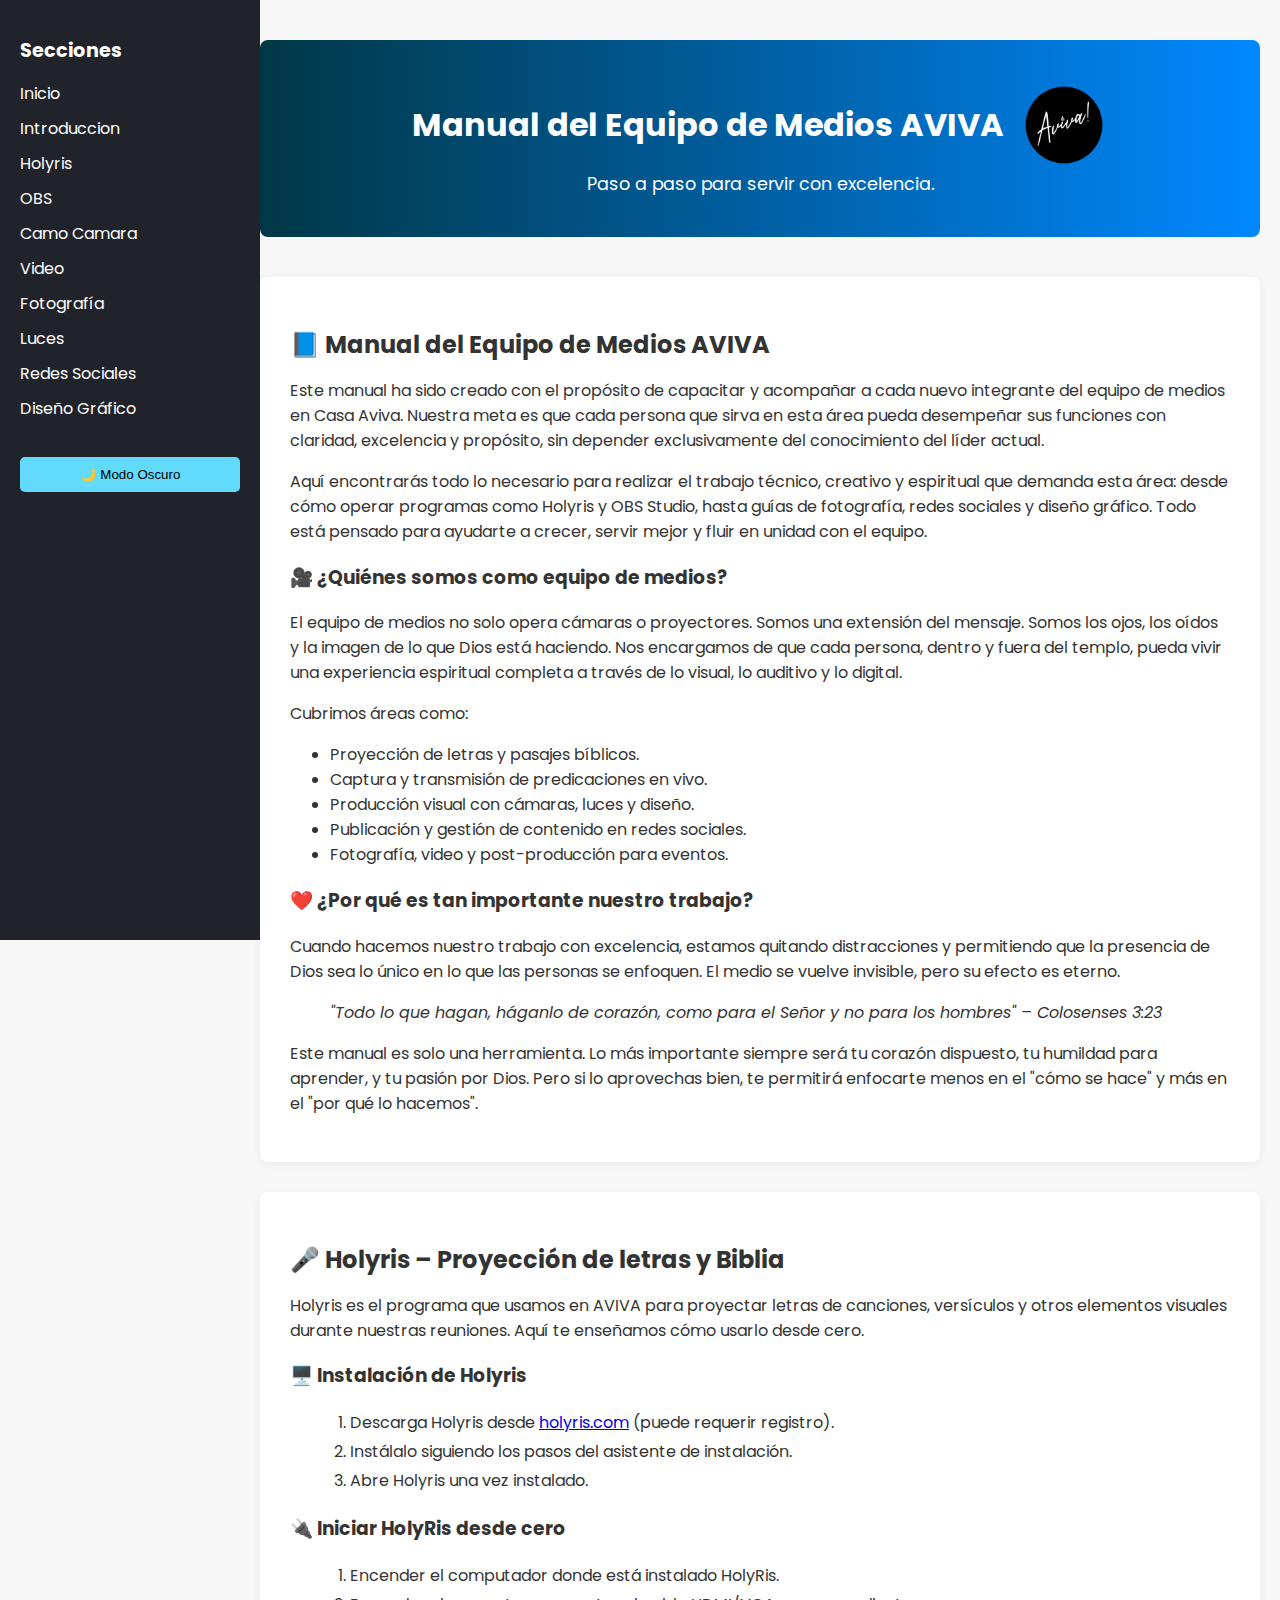
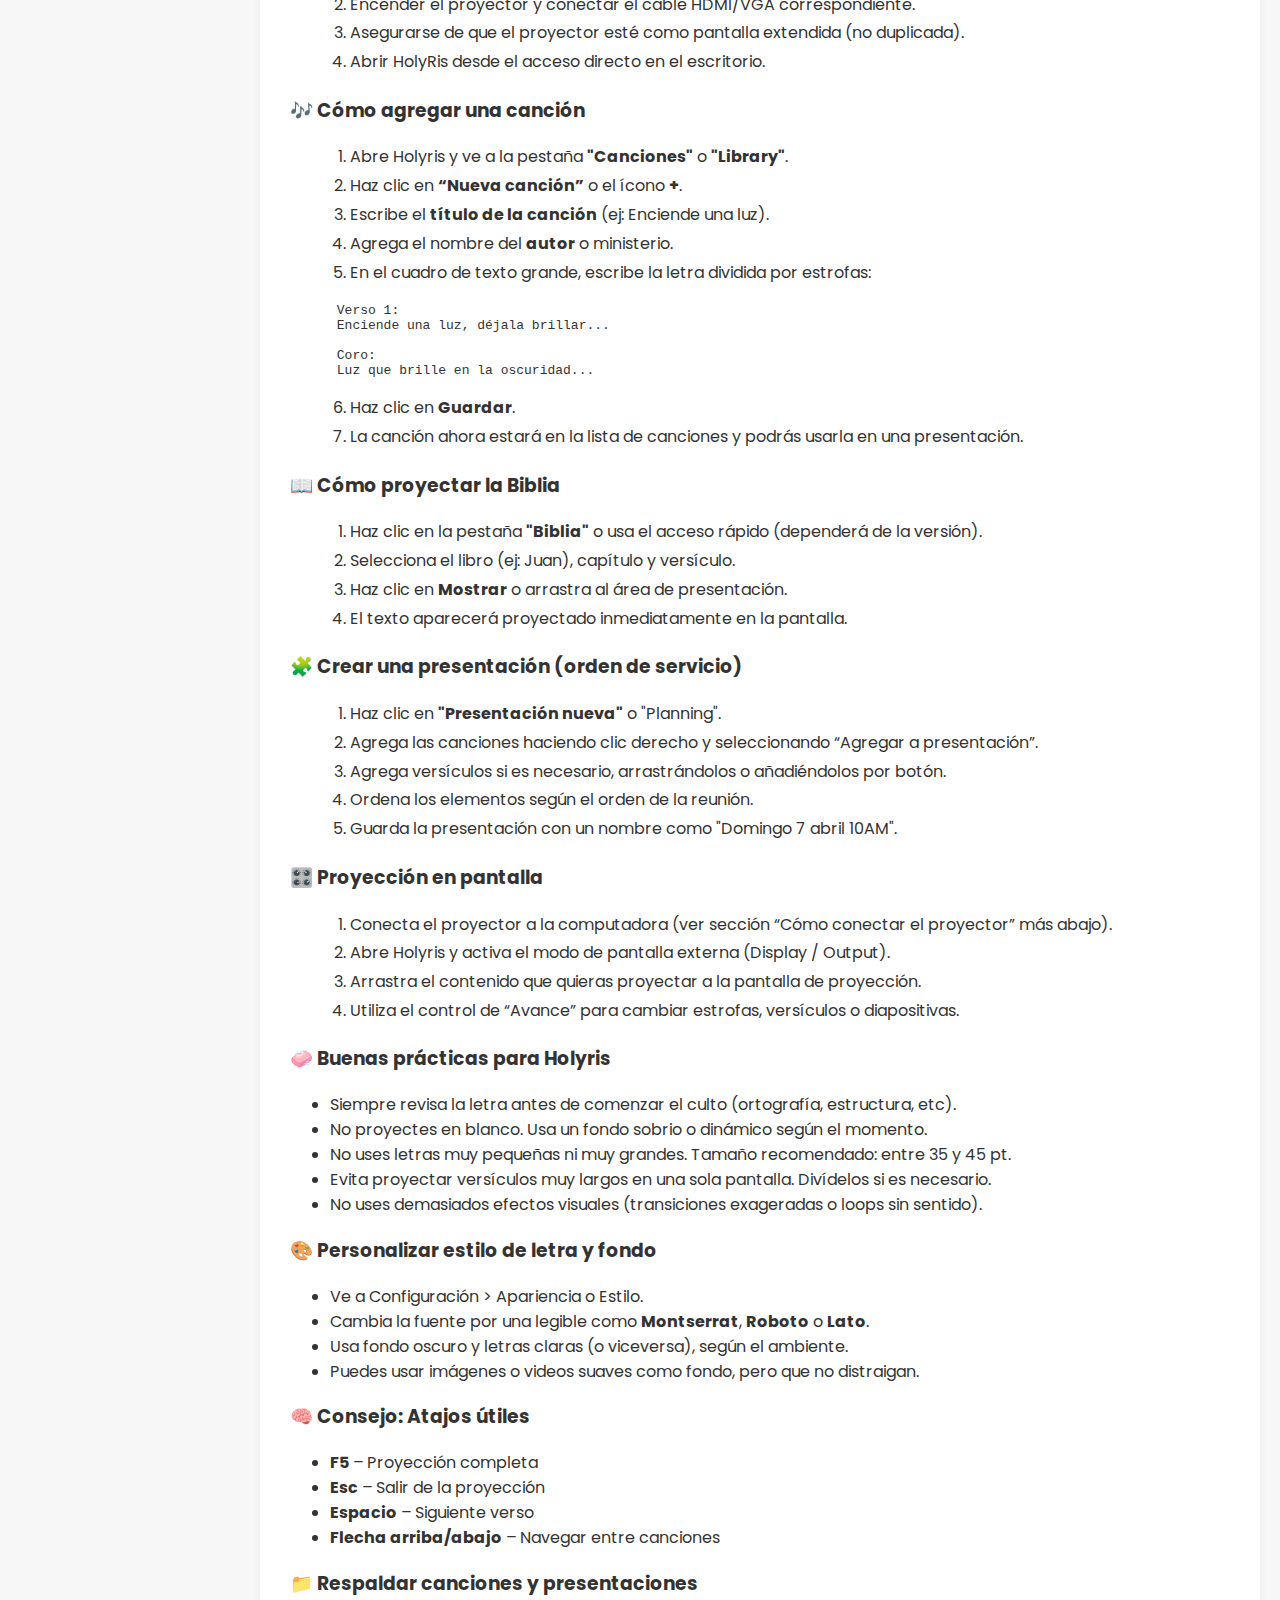
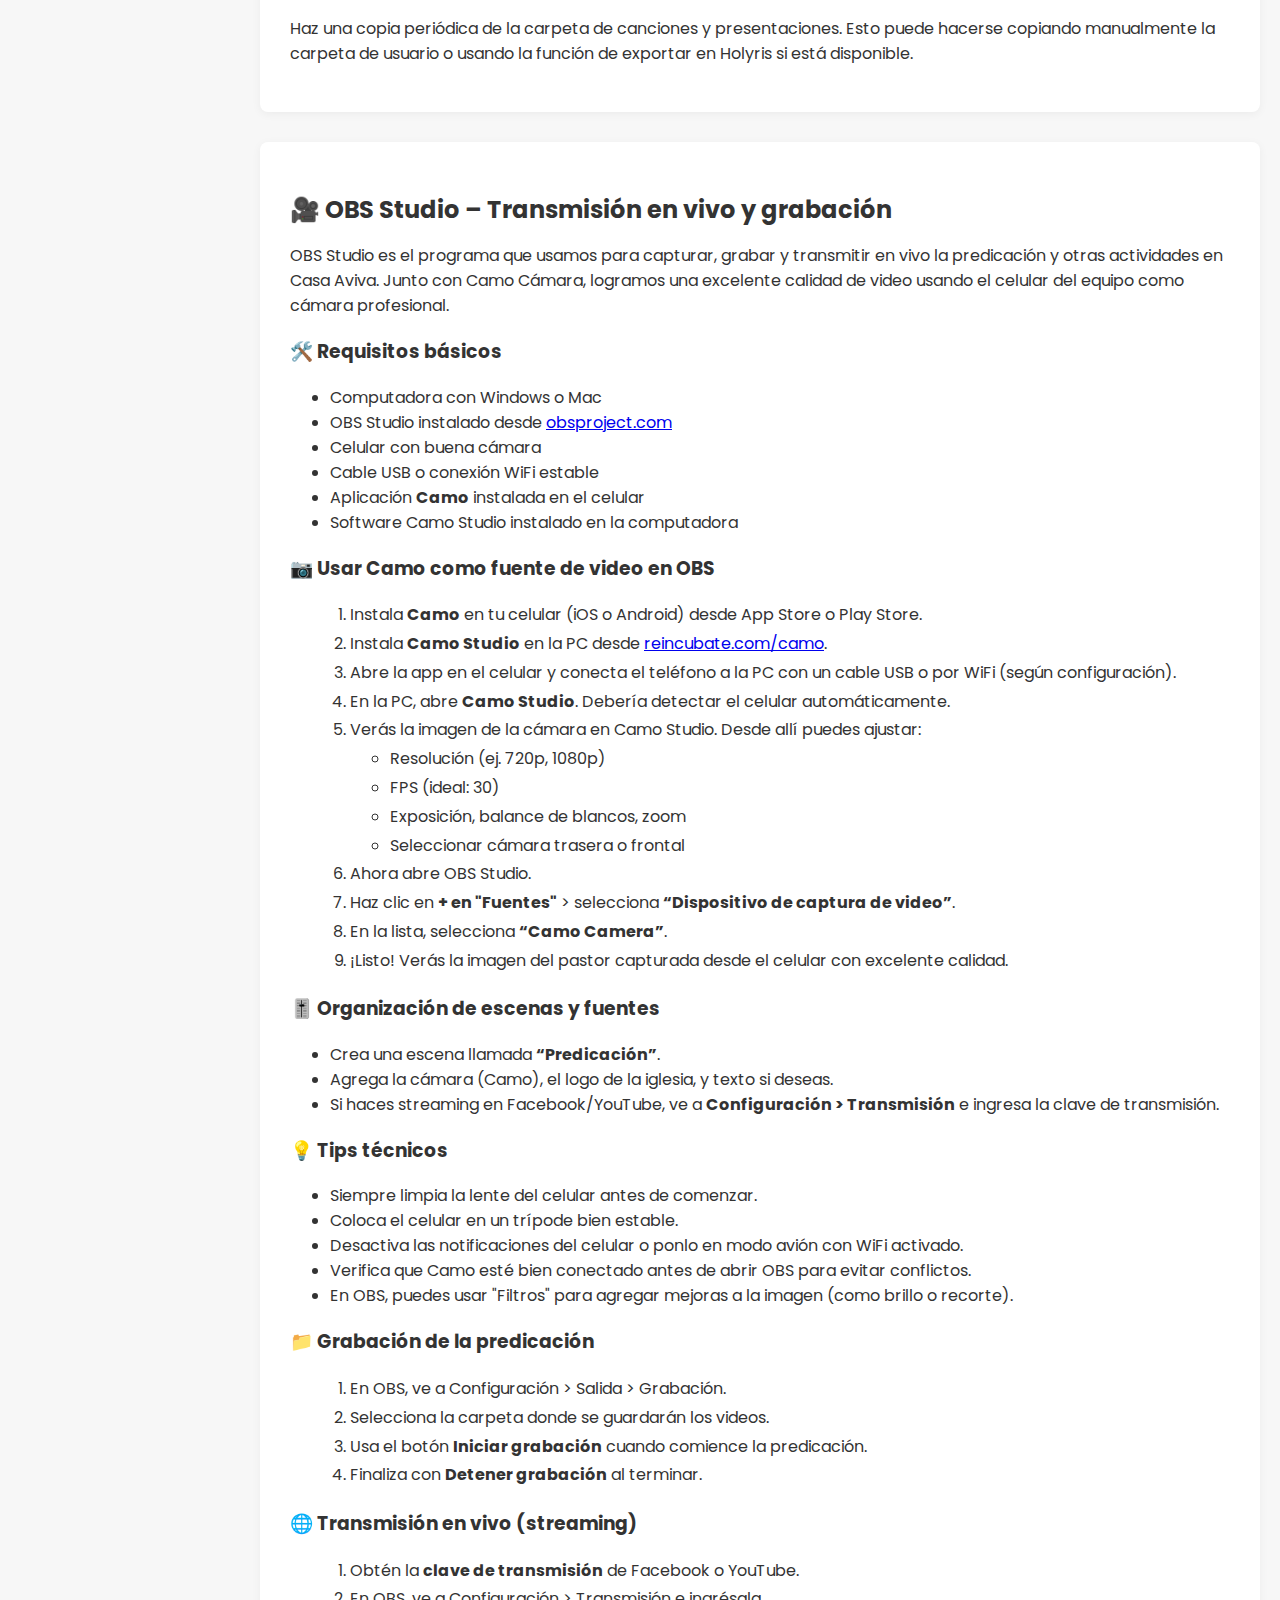
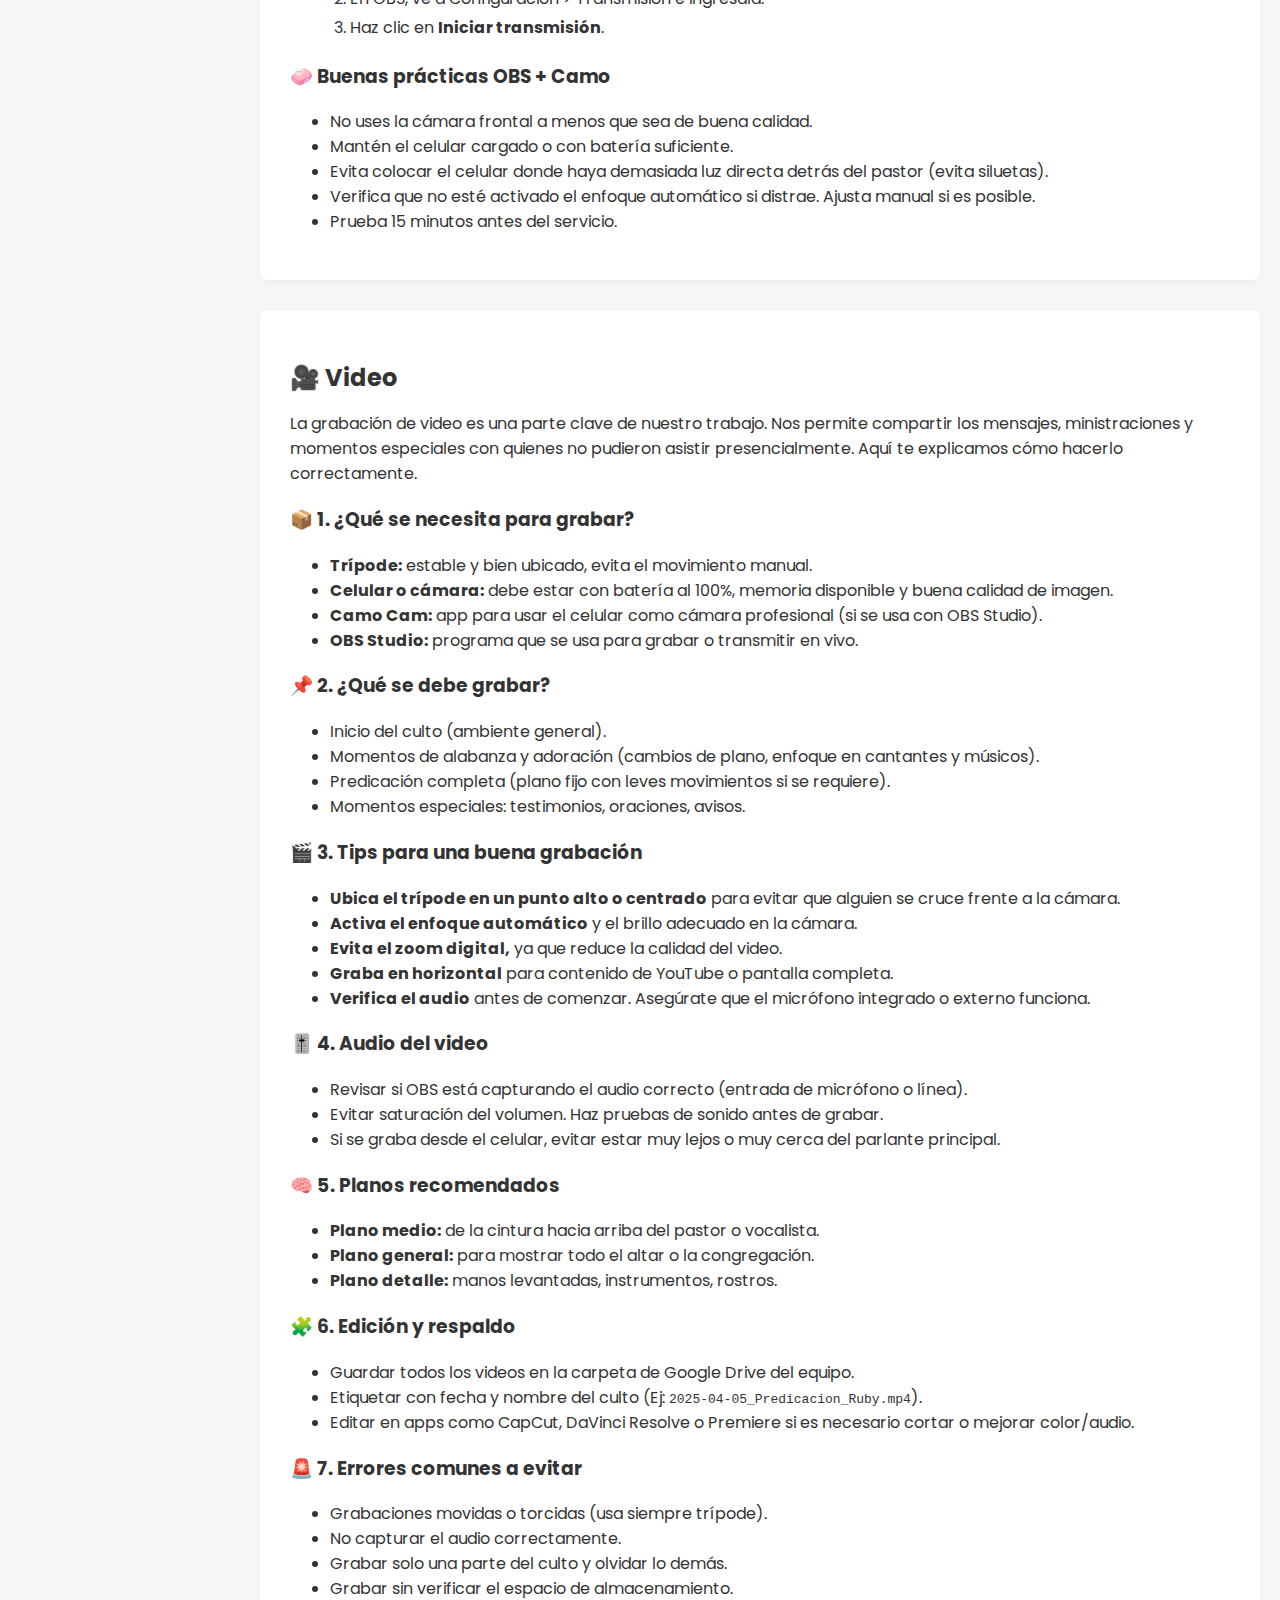
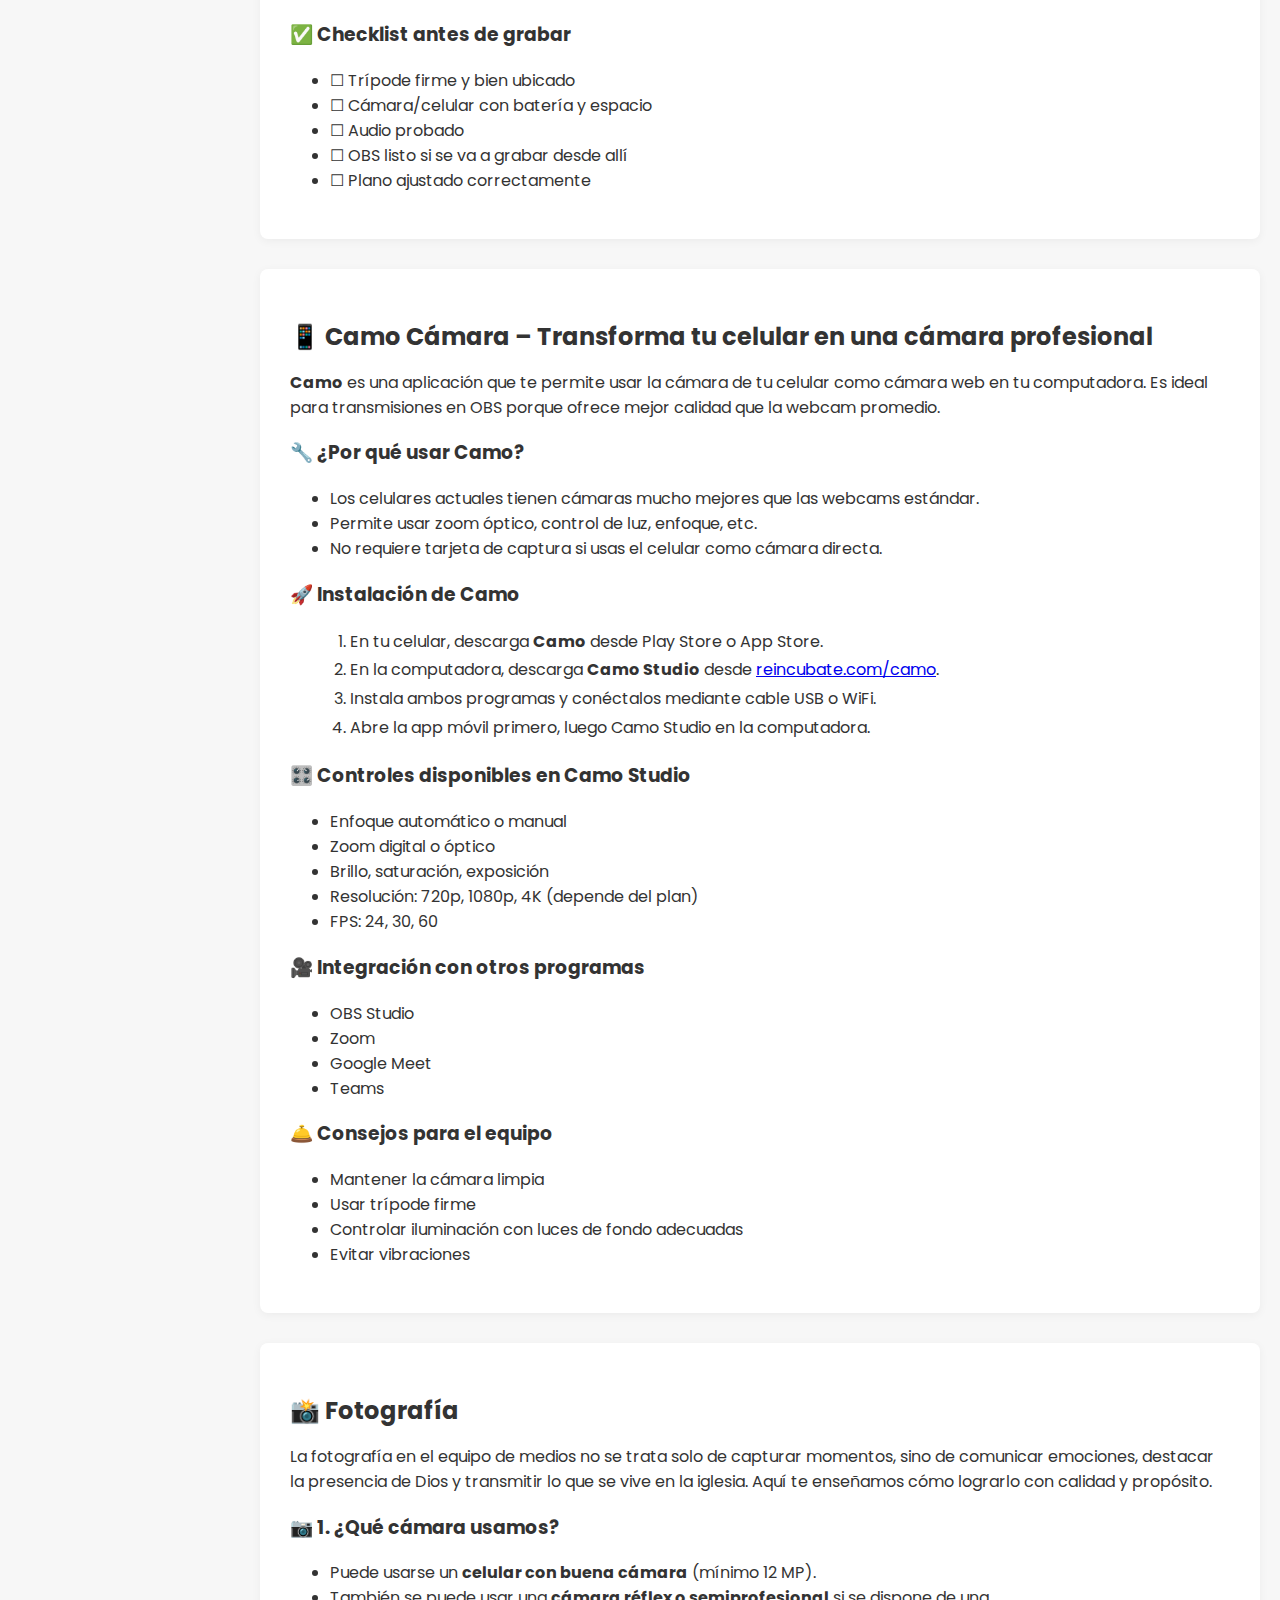
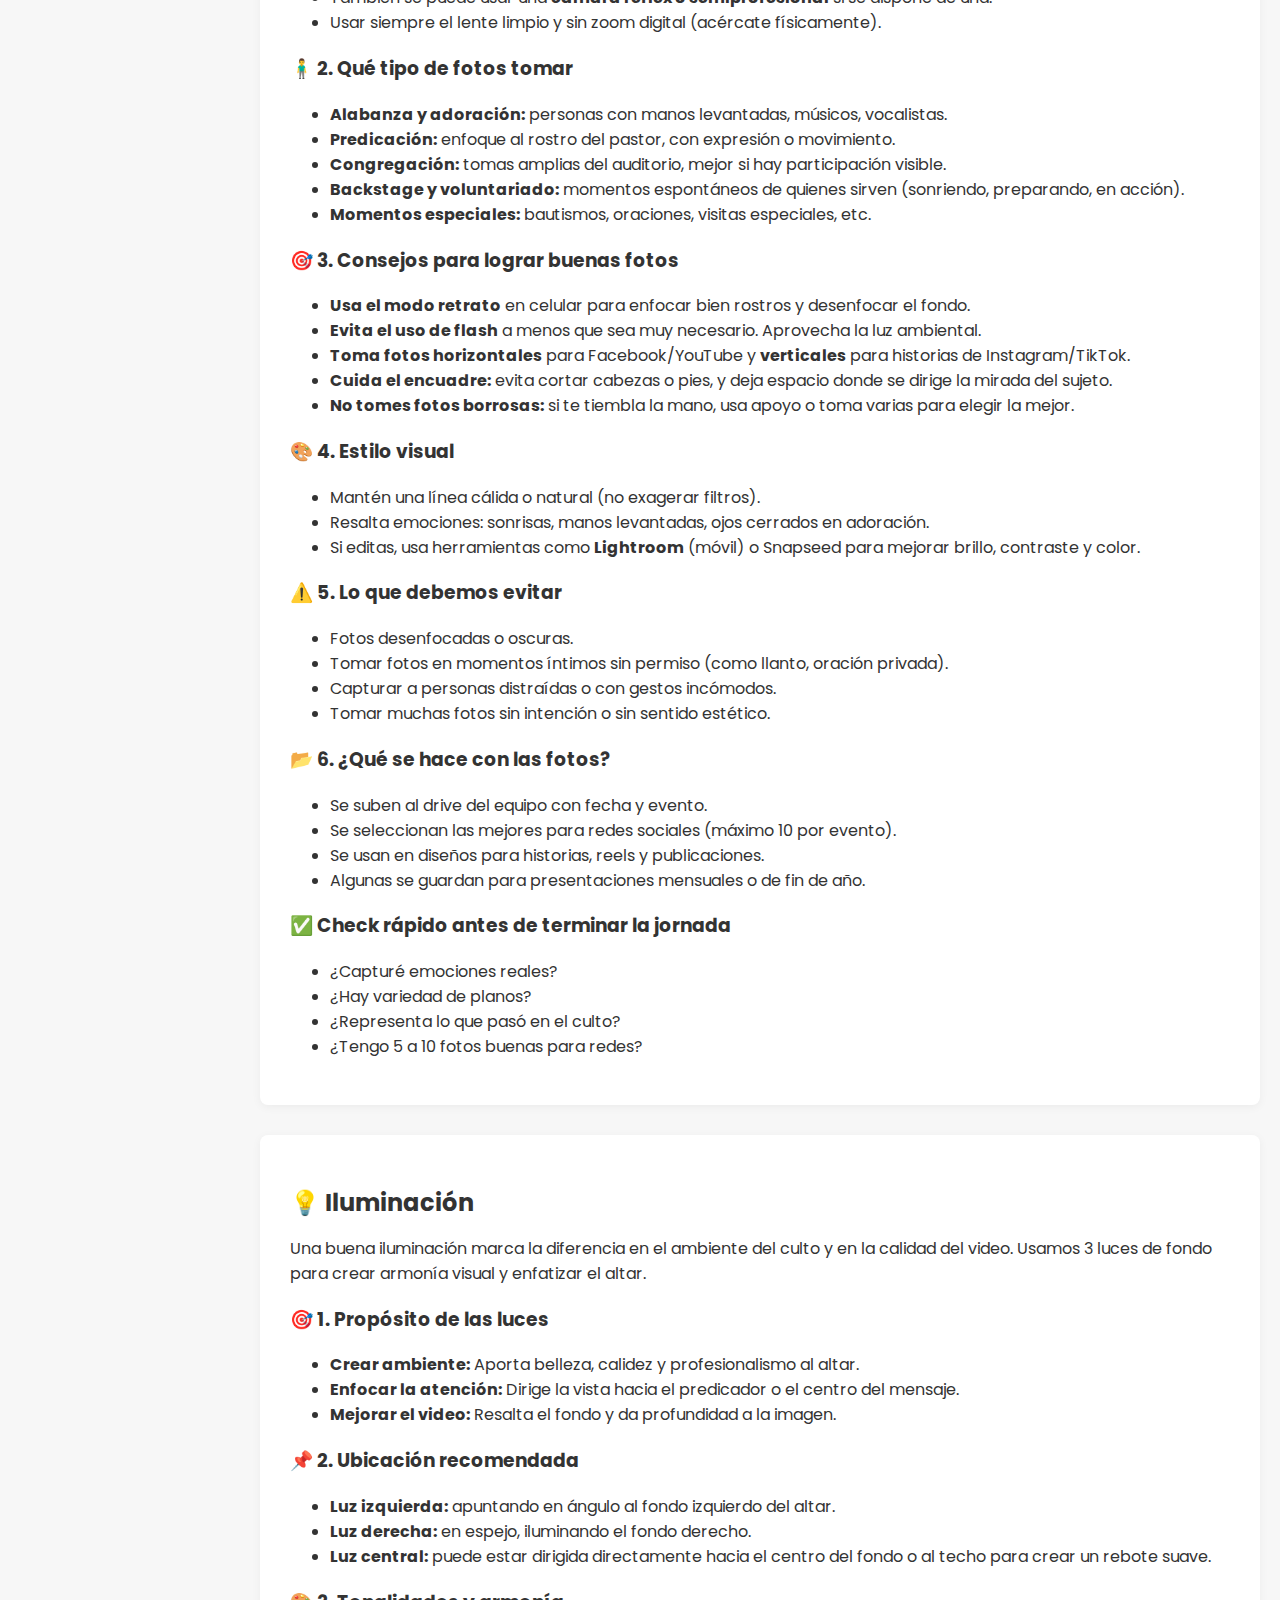
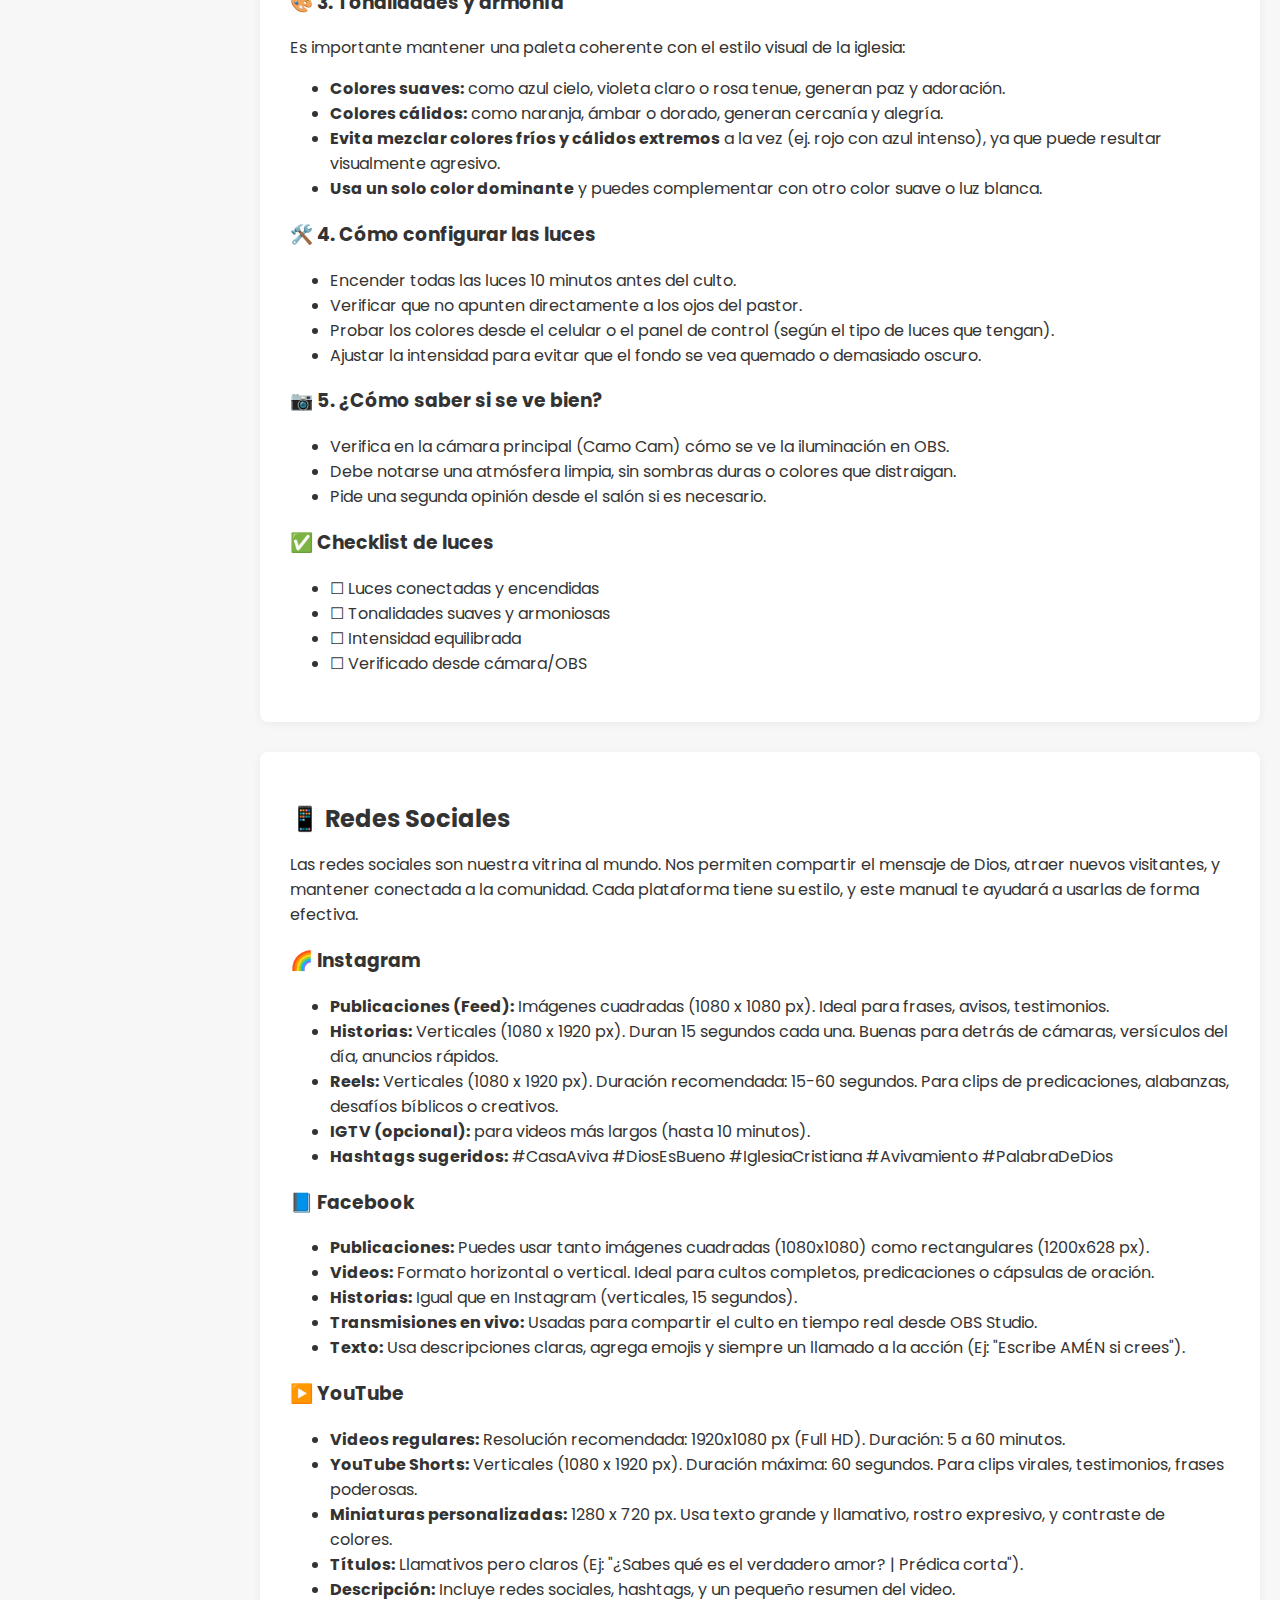
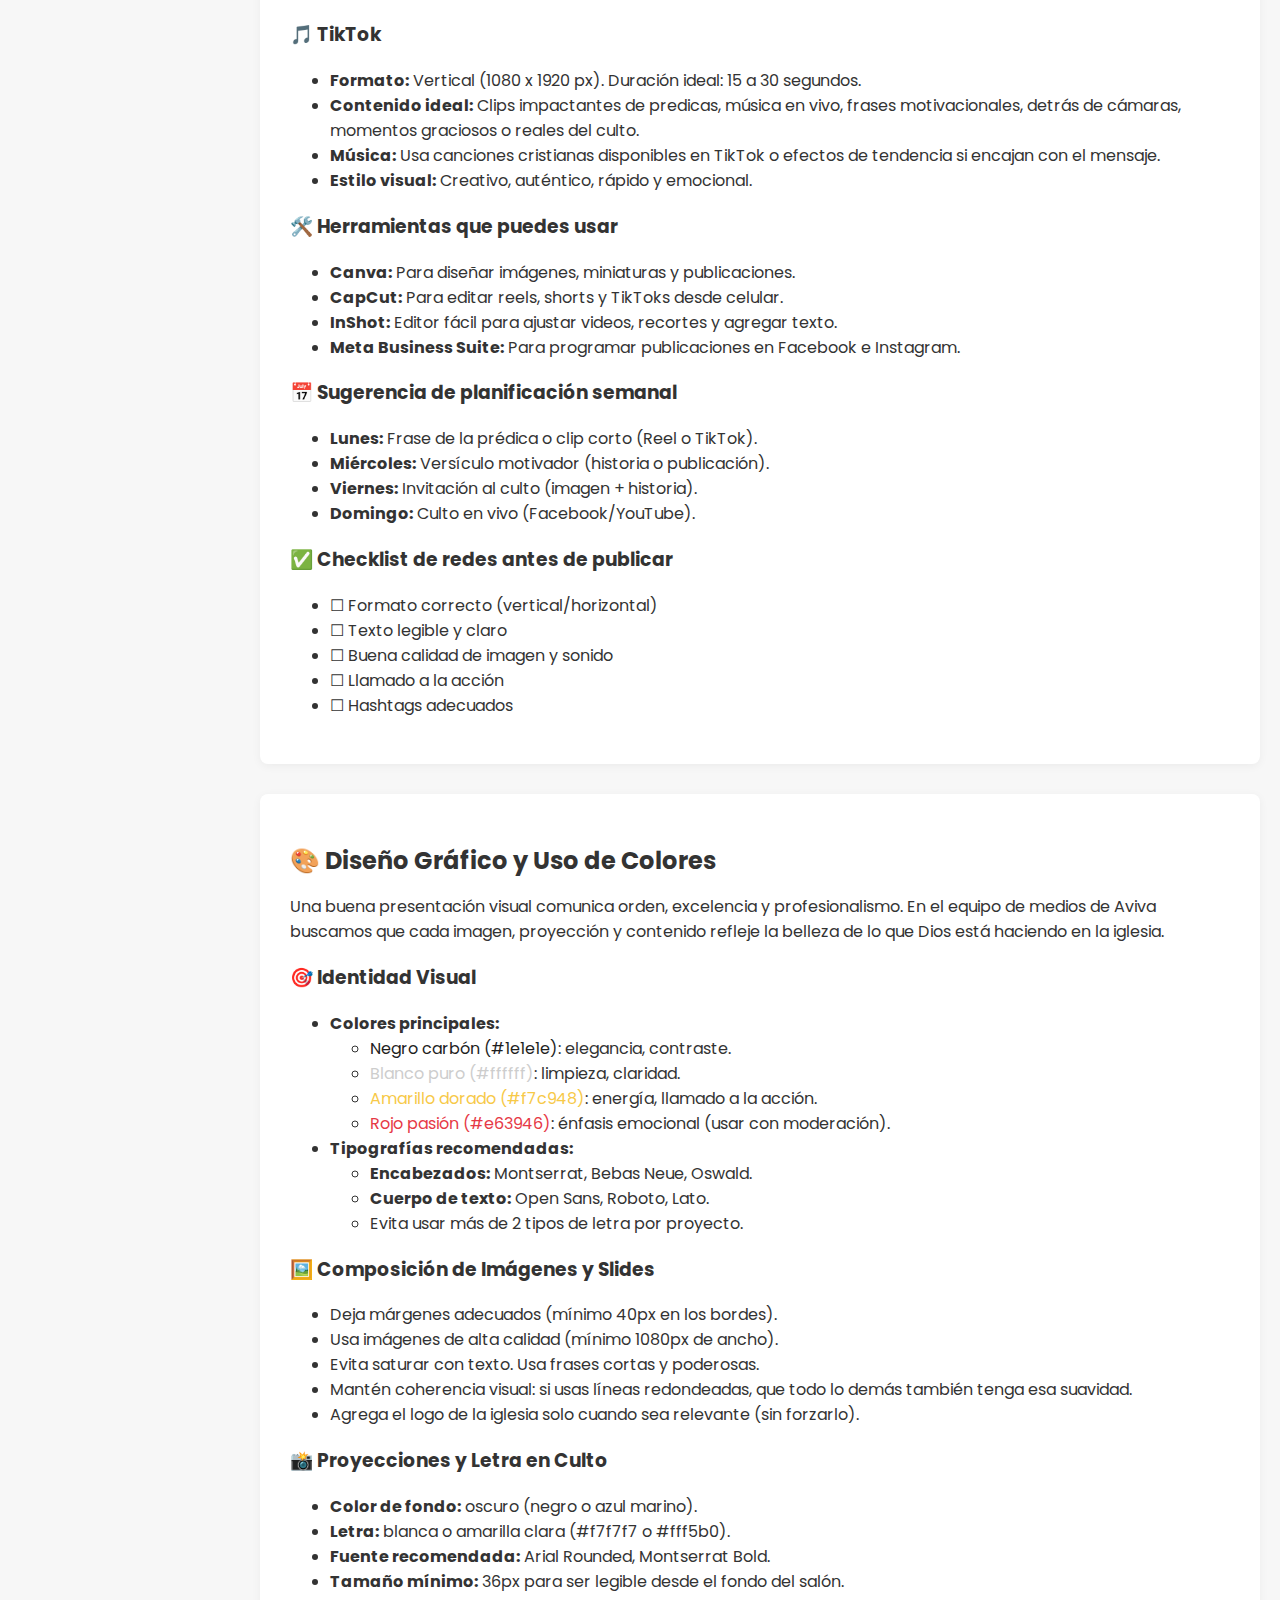
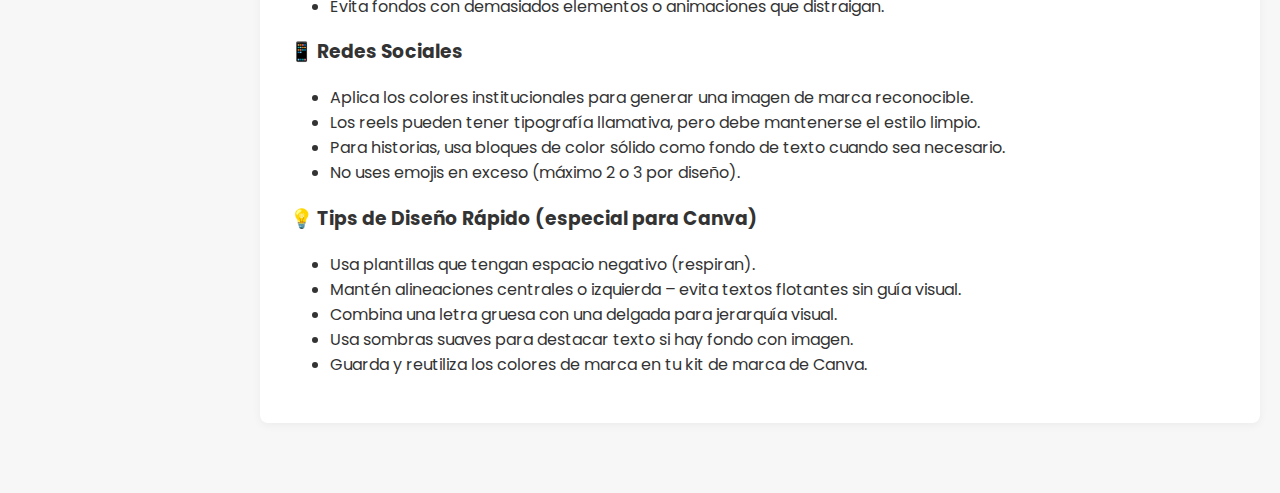
==== index.html @ e77f10e4 "Primer commit - Manual del equipo de medios AVIVA" ====
<!DOCTYPE html>
<html lang="es">
<head>
  <meta charset="UTF-8">
  <meta name="viewport" content="width=device-width, initial-scale=1.0">
  <title>Manual Medios AVIVA</title>
  <link rel="icon" type="image/png" href="assets/img/Logo.png">
  <link rel="stylesheet" href="style.css">
  <script defer src="script.js"></script>
  <link href="https://fonts.googleapis.com/css2?family=Poppins:wght@300;500;700&display=swap" rel="stylesheet">
</head>
<body>

  <!-- Barra lateral -->
  <aside class="sidebar">
    <h2>Secciones</h2>
    <ul>
      <li><a href="#inicio">Inicio</a></li>
      <li><a href="#introduccion">Introduccion</a></li>
      <li><a href="#holyris">Holyris</a></li>
      <li><a href="#obs">OBS</a></li>
      <li><a href="#camo">Camo Camara</a></li>
      <li><a href="#video">Video</a></li>
      <li><a href="#fotografia">Fotografía</a></li>
      <li><a href="#luces">Luces</a></li>
      <li><a href="#redes-sociales">Redes Sociales</a></li>
      <li><a href="#diseno-grafico">Diseño Gráfico</a></li>
    </ul>
    <button id="modoToggle">🌙 Modo Oscuro</button>
  </aside>

  <!-- Contenido principal -->
  <main class="content">

    <section id="inicio" class="hero">
        <div class="hero-header">
          <h1>Manual del Equipo de Medios AVIVA</h1>
          <img src="assets/img/Logo.png" alt="Logo Aviva" class="logo-inicio">
        </div>
        <p class="centrar">Paso a paso para servir con excelencia.</p>
      </section>
      

    <section id="introduccion" class="section">
        <h2>📘 Manual del Equipo de Medios AVIVA</h2>
      
        <p>
          Este manual ha sido creado con el propósito de capacitar y acompañar a cada nuevo integrante del equipo de medios en Casa Aviva. Nuestra meta es que cada persona que sirva en esta área pueda desempeñar sus funciones con claridad, excelencia y propósito, sin depender exclusivamente del conocimiento del líder actual.
        </p>
      
        <p>
          Aquí encontrarás todo lo necesario para realizar el trabajo técnico, creativo y espiritual que demanda esta área: desde cómo operar programas como Holyris y OBS Studio, hasta guías de fotografía, redes sociales y diseño gráfico. Todo está pensado para ayudarte a crecer, servir mejor y fluir en unidad con el equipo.
        </p>
      
        <h3>🎥 ¿Quiénes somos como equipo de medios?</h3>
        <p>
          El equipo de medios no solo opera cámaras o proyectores. Somos una extensión del mensaje. Somos los ojos, los oídos y la imagen de lo que Dios está haciendo. Nos encargamos de que cada persona, dentro y fuera del templo, pueda vivir una experiencia espiritual completa a través de lo visual, lo auditivo y lo digital.
        </p>
      
        <p>
          Cubrimos áreas como:
        </p>
        <ul>
          <li>Proyección de letras y pasajes bíblicos.</li>
          <li>Captura y transmisión de predicaciones en vivo.</li>
          <li>Producción visual con cámaras, luces y diseño.</li>
          <li>Publicación y gestión de contenido en redes sociales.</li>
          <li>Fotografía, video y post-producción para eventos.</li>
        </ul>
      
        <h3>❤️ ¿Por qué es tan importante nuestro trabajo?</h3>
        <p>
          Cuando hacemos nuestro trabajo con excelencia, estamos quitando distracciones y permitiendo que la presencia de Dios sea lo único en lo que las personas se enfoquen. El medio se vuelve invisible, pero su efecto es eterno.
        </p>
      
        <blockquote>
          <em>"Todo lo que hagan, háganlo de corazón, como para el Señor y no para los hombres" – Colosenses 3:23</em>
        </blockquote>
      
        <p>
          Este manual es solo una herramienta. Lo más importante siempre será tu corazón dispuesto, tu humildad para aprender, y tu pasión por Dios. Pero si lo aprovechas bien, te permitirá enfocarte menos en el "cómo se hace" y más en el "por qué lo hacemos".
        </p>
      </section>
      

    <section id="holyris" class="section">
        <h2>🎤 Holyris – Proyección de letras y Biblia</h2>
        <p>Holyris es el programa que usamos en AVIVA para proyectar letras de canciones, versículos y otros elementos visuales durante nuestras reuniones. Aquí te enseñamos cómo usarlo desde cero.</p>
      
        <h3>🖥️ Instalación de Holyris</h3>
        <ol>
          <li>Descarga Holyris desde <a href="https://holyris.com" target="_blank">holyris.com</a> (puede requerir registro).</li>
          <li>Instálalo siguiendo los pasos del asistente de instalación.</li>
          <li>Abre Holyris una vez instalado.</li>
        </ol>

        <h3>🔌 Iniciar HolyRis desde cero</h3>
        <ol>
            <li>Encender el computador donde está instalado HolyRis.</li>
            <li>Encender el proyector y conectar el cable HDMI/VGA correspondiente.</li>
            <li>Asegurarse de que el proyector esté como pantalla extendida (no duplicada).</li>
            <li>Abrir HolyRis desde el acceso directo en el escritorio.</li>
        </ol>
      
        <h3>🎶 Cómo agregar una canción</h3>
        <ol>
          <li>Abre Holyris y ve a la pestaña <strong>"Canciones"</strong> o <strong>"Library"</strong>.</li>
          <li>Haz clic en <strong>“Nueva canción”</strong> o el ícono <strong>+</strong>.</li>
          <li>Escribe el <strong>título de la canción</strong> (ej: Enciende una luz).</li>
          <li>Agrega el nombre del <strong>autor</strong> o ministerio.</li>
          <li>En el cuadro de texto grande, escribe la letra dividida por estrofas:</li>
        </ol>
        <pre>
      Verso 1:
      Enciende una luz, déjala brillar...
      
      Coro:
      Luz que brille en la oscuridad...</pre>
        <ol start="6">
          <li>Haz clic en <strong>Guardar</strong>.</li>
          <li>La canción ahora estará en la lista de canciones y podrás usarla en una presentación.</li>
        </ol>
      
        <h3>📖 Cómo proyectar la Biblia</h3>
        <ol>
          <li>Haz clic en la pestaña <strong>"Biblia"</strong> o usa el acceso rápido (dependerá de la versión).</li>
          <li>Selecciona el libro (ej: Juan), capítulo y versículo.</li>
          <li>Haz clic en <strong>Mostrar</strong> o arrastra al área de presentación.</li>
          <li>El texto aparecerá proyectado inmediatamente en la pantalla.</li>
        </ol>
      
        <h3>🧩 Crear una presentación (orden de servicio)</h3>
        <ol>
          <li>Haz clic en <strong>"Presentación nueva"</strong> o "Planning".</li>
          <li>Agrega las canciones haciendo clic derecho y seleccionando “Agregar a presentación”.</li>
          <li>Agrega versículos si es necesario, arrastrándolos o añadiéndolos por botón.</li>
          <li>Ordena los elementos según el orden de la reunión.</li>
          <li>Guarda la presentación con un nombre como "Domingo 7 abril 10AM".</li>
        </ol>
      
        <h3>🎛️ Proyección en pantalla</h3>
        <ol>
          <li>Conecta el proyector a la computadora (ver sección “Cómo conectar el proyector” más abajo).</li>
          <li>Abre Holyris y activa el modo de pantalla externa (Display / Output).</li>
          <li>Arrastra el contenido que quieras proyectar a la pantalla de proyección.</li>
          <li>Utiliza el control de “Avance” para cambiar estrofas, versículos o diapositivas.</li>
        </ol>
      
        <h3>🧼 Buenas prácticas para Holyris</h3>
        <ul>
          <li>Siempre revisa la letra antes de comenzar el culto (ortografía, estructura, etc).</li>
          <li>No proyectes en blanco. Usa un fondo sobrio o dinámico según el momento.</li>
          <li>No uses letras muy pequeñas ni muy grandes. Tamaño recomendado: entre 35 y 45 pt.</li>
          <li>Evita proyectar versículos muy largos en una sola pantalla. Divídelos si es necesario.</li>
          <li>No uses demasiados efectos visuales (transiciones exageradas o loops sin sentido).</li>
        </ul>
      
        <h3>🎨 Personalizar estilo de letra y fondo</h3>
        <ul>
          <li>Ve a Configuración > Apariencia o Estilo.</li>
          <li>Cambia la fuente por una legible como <strong>Montserrat</strong>, <strong>Roboto</strong> o <strong>Lato</strong>.</li>
          <li>Usa fondo oscuro y letras claras (o viceversa), según el ambiente.</li>
          <li>Puedes usar imágenes o videos suaves como fondo, pero que no distraigan.</li>
        </ul>

        <h3>🧠 Consejo: Atajos útiles</h3>
        <ul>
            <li><strong>F5</strong> – Proyección completa</li>
            <li><strong>Esc</strong> – Salir de la proyección</li>
            <li><strong>Espacio</strong> – Siguiente verso</li>
            <li><strong>Flecha arriba/abajo</strong> – Navegar entre canciones</li>
        </ul>
      
        <h3>📁 Respaldar canciones y presentaciones</h3>
        <p>Haz una copia periódica de la carpeta de canciones y presentaciones. Esto puede hacerse copiando manualmente la carpeta de usuario o usando la función de exportar en Holyris si está disponible.</p>
      </section>
      

    <!-- Aquí irán las demás secciones -->
    <section id="obs" class="section">
        <h2>🎥 OBS Studio – Transmisión en vivo y grabación</h2>
        <p>OBS Studio es el programa que usamos para capturar, grabar y transmitir en vivo la predicación y otras actividades en Casa Aviva. Junto con Camo Cámara, logramos una excelente calidad de video usando el celular del equipo como cámara profesional.</p>
      
        <h3>🛠️ Requisitos básicos</h3>
        <ul>
          <li>Computadora con Windows o Mac</li>
          <li>OBS Studio instalado desde <a href="https://obsproject.com" target="_blank">obsproject.com</a></li>
          <li>Celular con buena cámara</li>
          <li>Cable USB o conexión WiFi estable</li>
          <li>Aplicación <strong>Camo</strong> instalada en el celular</li>
          <li>Software Camo Studio instalado en la computadora</li>
        </ul>
      
        <h3>📷 Usar Camo como fuente de video en OBS</h3>
        <ol>
          <li>Instala <strong>Camo</strong> en tu celular (iOS o Android) desde App Store o Play Store.</li>
          <li>Instala <strong>Camo Studio</strong> en la PC desde <a href="https://reincubate.com/camo/" target="_blank">reincubate.com/camo</a>.</li>
          <li>Abre la app en el celular y conecta el teléfono a la PC con un cable USB o por WiFi (según configuración).</li>
          <li>En la PC, abre <strong>Camo Studio</strong>. Debería detectar el celular automáticamente.</li>
          <li>Verás la imagen de la cámara en Camo Studio. Desde allí puedes ajustar:</li>
            <ul>
              <li>Resolución (ej. 720p, 1080p)</li>
              <li>FPS (ideal: 30)</li>
              <li>Exposición, balance de blancos, zoom</li>
              <li>Seleccionar cámara trasera o frontal</li>
            </ul>
          <li>Ahora abre OBS Studio.</li>
          <li>Haz clic en <strong>+ en "Fuentes"</strong> > selecciona <strong>“Dispositivo de captura de video”</strong>.</li>
          <li>En la lista, selecciona <strong>“Camo Camera”</strong>.</li>
          <li>¡Listo! Verás la imagen del pastor capturada desde el celular con excelente calidad.</li>
        </ol>
      
        <h3>🎚️ Organización de escenas y fuentes</h3>
        <ul>
          <li>Crea una escena llamada <strong>“Predicación”</strong>.</li>
          <li>Agrega la cámara (Camo), el logo de la iglesia, y texto si deseas.</li>
          <li>Si haces streaming en Facebook/YouTube, ve a <strong>Configuración > Transmisión</strong> e ingresa la clave de transmisión.</li>
        </ul>
      
        <h3>💡 Tips técnicos</h3>
        <ul>
          <li>Siempre limpia la lente del celular antes de comenzar.</li>
          <li>Coloca el celular en un trípode bien estable.</li>
          <li>Desactiva las notificaciones del celular o ponlo en modo avión con WiFi activado.</li>
          <li>Verifica que Camo esté bien conectado antes de abrir OBS para evitar conflictos.</li>
          <li>En OBS, puedes usar "Filtros" para agregar mejoras a la imagen (como brillo o recorte).</li>
        </ul>
      
        <h3>📁 Grabación de la predicación</h3>
        <ol>
          <li>En OBS, ve a Configuración > Salida > Grabación.</li>
          <li>Selecciona la carpeta donde se guardarán los videos.</li>
          <li>Usa el botón <strong>Iniciar grabación</strong> cuando comience la predicación.</li>
          <li>Finaliza con <strong>Detener grabación</strong> al terminar.</li>
        </ol>
      
        <h3>🌐 Transmisión en vivo (streaming)</h3>
        <ol>
          <li>Obtén la <strong>clave de transmisión</strong> de Facebook o YouTube.</li>
          <li>En OBS, ve a Configuración > Transmisión e ingrésala.</li>
          <li>Haz clic en <strong>Iniciar transmisión</strong>.</li>
        </ol>
      
        <h3>🧼 Buenas prácticas OBS + Camo</h3>
        <ul>
          <li>No uses la cámara frontal a menos que sea de buena calidad.</li>
          <li>Mantén el celular cargado o con batería suficiente.</li>
          <li>Evita colocar el celular donde haya demasiada luz directa detrás del pastor (evita siluetas).</li>
          <li>Verifica que no esté activado el enfoque automático si distrae. Ajusta manual si es posible.</li>
          <li>Prueba 15 minutos antes del servicio.</li>
        </ul>
      </section>

      <section id="video" class="section">
        <h2>🎥 Video</h2>
        <p>La grabación de video es una parte clave de nuestro trabajo. Nos permite compartir los mensajes, ministraciones y momentos especiales con quienes no pudieron asistir presencialmente. Aquí te explicamos cómo hacerlo correctamente.</p>
      
        <h3>📦 1. ¿Qué se necesita para grabar?</h3>
        <ul>
          <li><strong>Trípode:</strong> estable y bien ubicado, evita el movimiento manual.</li>
          <li><strong>Celular o cámara:</strong> debe estar con batería al 100%, memoria disponible y buena calidad de imagen.</li>
          <li><strong>Camo Cam:</strong> app para usar el celular como cámara profesional (si se usa con OBS Studio).</li>
          <li><strong>OBS Studio:</strong> programa que se usa para grabar o transmitir en vivo.</li>
        </ul>
      
        <h3>📌 2. ¿Qué se debe grabar?</h3>
        <ul>
          <li>Inicio del culto (ambiente general).</li>
          <li>Momentos de alabanza y adoración (cambios de plano, enfoque en cantantes y músicos).</li>
          <li>Predicación completa (plano fijo con leves movimientos si se requiere).</li>
          <li>Momentos especiales: testimonios, oraciones, avisos.</li>
        </ul>
      
        <h3>🎬 3. Tips para una buena grabación</h3>
        <ul>
          <li><strong>Ubica el trípode en un punto alto o centrado</strong> para evitar que alguien se cruce frente a la cámara.</li>
          <li><strong>Activa el enfoque automático</strong> y el brillo adecuado en la cámara.</li>
          <li><strong>Evita el zoom digital,</strong> ya que reduce la calidad del video.</li>
          <li><strong>Graba en horizontal</strong> para contenido de YouTube o pantalla completa.</li>
          <li><strong>Verifica el audio</strong> antes de comenzar. Asegúrate que el micrófono integrado o externo funciona.</li>
        </ul>
      
        <h3>🎚️ 4. Audio del video</h3>
        <ul>
          <li>Revisar si OBS está capturando el audio correcto (entrada de micrófono o línea).</li>
          <li>Evitar saturación del volumen. Haz pruebas de sonido antes de grabar.</li>
          <li>Si se graba desde el celular, evitar estar muy lejos o muy cerca del parlante principal.</li>
        </ul>
      
        <h3>🧠 5. Planos recomendados</h3>
        <ul>
          <li><strong>Plano medio:</strong> de la cintura hacia arriba del pastor o vocalista.</li>
          <li><strong>Plano general:</strong> para mostrar todo el altar o la congregación.</li>
          <li><strong>Plano detalle:</strong> manos levantadas, instrumentos, rostros.</li>
        </ul>
      
        <h3>🧩 6. Edición y respaldo</h3>
        <ul>
          <li>Guardar todos los videos en la carpeta de Google Drive del equipo.</li>
          <li>Etiquetar con fecha y nombre del culto (Ej: <code>2025-04-05_Predicacion_Ruby.mp4</code>).</li>
          <li>Editar en apps como CapCut, DaVinci Resolve o Premiere si es necesario cortar o mejorar color/audio.</li>
        </ul>
      
        <h3>🚨 7. Errores comunes a evitar</h3>
        <ul>
          <li>Grabaciones movidas o torcidas (usa siempre trípode).</li>
          <li>No capturar el audio correctamente.</li>
          <li>Grabar solo una parte del culto y olvidar lo demás.</li>
          <li>Grabar sin verificar el espacio de almacenamiento.</li>
        </ul>
      
        <h3>✅ Checklist antes de grabar</h3>
        <ul>
          <li>☐ Trípode firme y bien ubicado</li>
          <li>☐ Cámara/celular con batería y espacio</li>
          <li>☐ Audio probado</li>
          <li>☐ OBS listo si se va a grabar desde allí</li>
          <li>☐ Plano ajustado correctamente</li>
        </ul>
      </section>
      

      <section id="camo" class="section">
        <h2>📱 Camo Cámara – Transforma tu celular en una cámara profesional</h2>
        <p><strong>Camo</strong> es una aplicación que te permite usar la cámara de tu celular como cámara web en tu computadora. Es ideal para transmisiones en OBS porque ofrece mejor calidad que la webcam promedio.</p>
      
        <h3>🔧 ¿Por qué usar Camo?</h3>
        <ul>
          <li>Los celulares actuales tienen cámaras mucho mejores que las webcams estándar.</li>
          <li>Permite usar zoom óptico, control de luz, enfoque, etc.</li>
          <li>No requiere tarjeta de captura si usas el celular como cámara directa.</li>
        </ul>
      
        <h3>🚀 Instalación de Camo</h3>
        <ol>
          <li>En tu celular, descarga <strong>Camo</strong> desde Play Store o App Store.</li>
          <li>En la computadora, descarga <strong>Camo Studio</strong> desde <a href="https://reincubate.com/camo/" target="_blank">reincubate.com/camo</a>.</li>
          <li>Instala ambos programas y conéctalos mediante cable USB o WiFi.</li>
          <li>Abre la app móvil primero, luego Camo Studio en la computadora.</li>
        </ol>
      
        <h3>🎛️ Controles disponibles en Camo Studio</h3>
        <ul>
          <li>Enfoque automático o manual</li>
          <li>Zoom digital o óptico</li>
          <li>Brillo, saturación, exposición</li>
          <li>Resolución: 720p, 1080p, 4K (depende del plan)</li>
          <li>FPS: 24, 30, 60</li>
        </ul>
      
        <h3>🎥 Integración con otros programas</h3>
        <ul>
          <li>OBS Studio</li>
          <li>Zoom</li>
          <li>Google Meet</li>
          <li>Teams</li>
        </ul>
      
        <h3>🛎️ Consejos para el equipo</h3>
        <ul>
          <li>Mantener la cámara limpia</li>
          <li>Usar trípode firme</li>
          <li>Controlar iluminación con luces de fondo adecuadas</li>
          <li>Evitar vibraciones</li>
        </ul>
      </section>

      <section id="fotografia" class="section">
        <h2>📸 Fotografía</h2>
        <p>La fotografía en el equipo de medios no se trata solo de capturar momentos, sino de comunicar emociones, destacar la presencia de Dios y transmitir lo que se vive en la iglesia. Aquí te enseñamos cómo lograrlo con calidad y propósito.</p>
      
        <h3>📷 1. ¿Qué cámara usamos?</h3>
        <ul>
          <li>Puede usarse un <strong>celular con buena cámara</strong> (mínimo 12 MP).</li>
          <li>También se puede usar una <strong>cámara réflex o semiprofesional</strong> si se dispone de una.</li>
          <li>Usar siempre el lente limpio y sin zoom digital (acércate físicamente).</li>
        </ul>
      
        <h3>🧍‍♂️ 2. Qué tipo de fotos tomar</h3>
        <ul>
          <li><strong>Alabanza y adoración:</strong> personas con manos levantadas, músicos, vocalistas.</li>
          <li><strong>Predicación:</strong> enfoque al rostro del pastor, con expresión o movimiento.</li>
          <li><strong>Congregación:</strong> tomas amplias del auditorio, mejor si hay participación visible.</li>
          <li><strong>Backstage y voluntariado:</strong> momentos espontáneos de quienes sirven (sonriendo, preparando, en acción).</li>
          <li><strong>Momentos especiales:</strong> bautismos, oraciones, visitas especiales, etc.</li>
        </ul>
      
        <h3>🎯 3. Consejos para lograr buenas fotos</h3>
        <ul>
          <li><strong>Usa el modo retrato</strong> en celular para enfocar bien rostros y desenfocar el fondo.</li>
          <li><strong>Evita el uso de flash</strong> a menos que sea muy necesario. Aprovecha la luz ambiental.</li>
          <li><strong>Toma fotos horizontales</strong> para Facebook/YouTube y <strong>verticales</strong> para historias de Instagram/TikTok.</li>
          <li><strong>Cuida el encuadre:</strong> evita cortar cabezas o pies, y deja espacio donde se dirige la mirada del sujeto.</li>
          <li><strong>No tomes fotos borrosas:</strong> si te tiembla la mano, usa apoyo o toma varias para elegir la mejor.</li>
        </ul>
      
        <h3>🎨 4. Estilo visual</h3>
        <ul>
          <li>Mantén una línea cálida o natural (no exagerar filtros).</li>
          <li>Resalta emociones: sonrisas, manos levantadas, ojos cerrados en adoración.</li>
          <li>Si editas, usa herramientas como <strong>Lightroom</strong> (móvil) o Snapseed para mejorar brillo, contraste y color.</li>
        </ul>
      
        <h3>⚠️ 5. Lo que debemos evitar</h3>
        <ul>
          <li>Fotos desenfocadas o oscuras.</li>
          <li>Tomar fotos en momentos íntimos sin permiso (como llanto, oración privada).</li>
          <li>Capturar a personas distraídas o con gestos incómodos.</li>
          <li>Tomar muchas fotos sin intención o sin sentido estético.</li>
        </ul>
      
        <h3>📂 6. ¿Qué se hace con las fotos?</h3>
        <ul>
          <li>Se suben al drive del equipo con fecha y evento.</li>
          <li>Se seleccionan las mejores para redes sociales (máximo 10 por evento).</li>
          <li>Se usan en diseños para historias, reels y publicaciones.</li>
          <li>Algunas se guardan para presentaciones mensuales o de fin de año.</li>
        </ul>
      
        <h3>✅ Check rápido antes de terminar la jornada</h3>
        <ul>
          <li>¿Capturé emociones reales?</li>
          <li>¿Hay variedad de planos?</li>
          <li>¿Representa lo que pasó en el culto?</li>
          <li>¿Tengo 5 a 10 fotos buenas para redes?</li>
        </ul>
      </section>
      
      
      <section id="luces" class="section">
        <h2>💡 Iluminación</h2>
        <p>Una buena iluminación marca la diferencia en el ambiente del culto y en la calidad del video. Usamos 3 luces de fondo para crear armonía visual y enfatizar el altar.</p>
      
        <h3>🎯 1. Propósito de las luces</h3>
        <ul>
          <li><strong>Crear ambiente:</strong> Aporta belleza, calidez y profesionalismo al altar.</li>
          <li><strong>Enfocar la atención:</strong> Dirige la vista hacia el predicador o el centro del mensaje.</li>
          <li><strong>Mejorar el video:</strong> Resalta el fondo y da profundidad a la imagen.</li>
        </ul>
      
        <h3>📌 2. Ubicación recomendada</h3>
        <ul>
          <li><strong>Luz izquierda:</strong> apuntando en ángulo al fondo izquierdo del altar.</li>
          <li><strong>Luz derecha:</strong> en espejo, iluminando el fondo derecho.</li>
          <li><strong>Luz central:</strong> puede estar dirigida directamente hacia el centro del fondo o al techo para crear un rebote suave.</li>
        </ul>
      
        <h3>🎨 3. Tonalidades y armonía</h3>
        <p>Es importante mantener una paleta coherente con el estilo visual de la iglesia:</p>
        <ul>
          <li><strong>Colores suaves:</strong> como azul cielo, violeta claro o rosa tenue, generan paz y adoración.</li>
          <li><strong>Colores cálidos:</strong> como naranja, ámbar o dorado, generan cercanía y alegría.</li>
          <li><strong>Evita mezclar colores fríos y cálidos extremos</strong> a la vez (ej. rojo con azul intenso), ya que puede resultar visualmente agresivo.</li>
          <li><strong>Usa un solo color dominante</strong> y puedes complementar con otro color suave o luz blanca.</li>
        </ul>
      
        <h3>🛠️ 4. Cómo configurar las luces</h3>
        <ul>
          <li>Encender todas las luces 10 minutos antes del culto.</li>
          <li>Verificar que no apunten directamente a los ojos del pastor.</li>
          <li>Probar los colores desde el celular o el panel de control (según el tipo de luces que tengan).</li>
          <li>Ajustar la intensidad para evitar que el fondo se vea quemado o demasiado oscuro.</li>
        </ul>
      
        <h3>📷 5. ¿Cómo saber si se ve bien?</h3>
        <ul>
          <li>Verifica en la cámara principal (Camo Cam) cómo se ve la iluminación en OBS.</li>
          <li>Debe notarse una atmósfera limpia, sin sombras duras o colores que distraigan.</li>
          <li>Pide una segunda opinión desde el salón si es necesario.</li>
        </ul>
      
        <h3>✅ Checklist de luces</h3>
        <ul>
          <li>☐ Luces conectadas y encendidas</li>
          <li>☐ Tonalidades suaves y armoniosas</li>
          <li>☐ Intensidad equilibrada</li>
          <li>☐ Verificado desde cámara/OBS</li>
        </ul>
      </section>
      

      <section id="redes-sociales" class="section">
        <h2>📱 Redes Sociales</h2>
        <p>Las redes sociales son nuestra vitrina al mundo. Nos permiten compartir el mensaje de Dios, atraer nuevos visitantes, y mantener conectada a la comunidad. Cada plataforma tiene su estilo, y este manual te ayudará a usarlas de forma efectiva.</p>
      
        <h3>🌈 Instagram</h3>
        <ul>
          <li><strong>Publicaciones (Feed):</strong> Imágenes cuadradas (1080 x 1080 px). Ideal para frases, avisos, testimonios.</li>
          <li><strong>Historias:</strong> Verticales (1080 x 1920 px). Duran 15 segundos cada una. Buenas para detrás de cámaras, versículos del día, anuncios rápidos.</li>
          <li><strong>Reels:</strong> Verticales (1080 x 1920 px). Duración recomendada: 15-60 segundos. Para clips de predicaciones, alabanzas, desafíos bíblicos o creativos.</li>
          <li><strong>IGTV (opcional):</strong> para videos más largos (hasta 10 minutos).</li>
          <li><strong>Hashtags sugeridos:</strong> #CasaAviva #DiosEsBueno #IglesiaCristiana #Avivamiento #PalabraDeDios</li>
        </ul>
      
        <h3>📘 Facebook</h3>
        <ul>
          <li><strong>Publicaciones:</strong> Puedes usar tanto imágenes cuadradas (1080x1080) como rectangulares (1200x628 px).</li>
          <li><strong>Videos:</strong> Formato horizontal o vertical. Ideal para cultos completos, predicaciones o cápsulas de oración.</li>
          <li><strong>Historias:</strong> Igual que en Instagram (verticales, 15 segundos).</li>
          <li><strong>Transmisiones en vivo:</strong> Usadas para compartir el culto en tiempo real desde OBS Studio.</li>
          <li><strong>Texto:</strong> Usa descripciones claras, agrega emojis y siempre un llamado a la acción (Ej: "Escribe AMÉN si crees").</li>
        </ul>
      
        <h3>▶️ YouTube</h3>
        <ul>
          <li><strong>Videos regulares:</strong> Resolución recomendada: 1920x1080 px (Full HD). Duración: 5 a 60 minutos.</li>
          <li><strong>YouTube Shorts:</strong> Verticales (1080 x 1920 px). Duración máxima: 60 segundos. Para clips virales, testimonios, frases poderosas.</li>
          <li><strong>Miniaturas personalizadas:</strong> 1280 x 720 px. Usa texto grande y llamativo, rostro expresivo, y contraste de colores.</li>
          <li><strong>Títulos:</strong> Llamativos pero claros (Ej: "¿Sabes qué es el verdadero amor? | Prédica corta").</li>
          <li><strong>Descripción:</strong> Incluye redes sociales, hashtags, y un pequeño resumen del video.</li>
        </ul>
      
        <h3>🎵 TikTok</h3>
        <ul>
          <li><strong>Formato:</strong> Vertical (1080 x 1920 px). Duración ideal: 15 a 30 segundos.</li>
          <li><strong>Contenido ideal:</strong> Clips impactantes de predicas, música en vivo, frases motivacionales, detrás de cámaras, momentos graciosos o reales del culto.</li>
          <li><strong>Música:</strong> Usa canciones cristianas disponibles en TikTok o efectos de tendencia si encajan con el mensaje.</li>
          <li><strong>Estilo visual:</strong> Creativo, auténtico, rápido y emocional.</li>
        </ul>
      
        <h3>🛠️ Herramientas que puedes usar</h3>
        <ul>
          <li><strong>Canva:</strong> Para diseñar imágenes, miniaturas y publicaciones.</li>
          <li><strong>CapCut:</strong> Para editar reels, shorts y TikToks desde celular.</li>
          <li><strong>InShot:</strong> Editor fácil para ajustar videos, recortes y agregar texto.</li>
          <li><strong>Meta Business Suite:</strong> Para programar publicaciones en Facebook e Instagram.</li>
        </ul>
      
        <h3>📅 Sugerencia de planificación semanal</h3>
        <ul>
          <li><strong>Lunes:</strong> Frase de la prédica o clip corto (Reel o TikTok).</li>
          <li><strong>Miércoles:</strong> Versículo motivador (historia o publicación).</li>
          <li><strong>Viernes:</strong> Invitación al culto (imagen + historia).</li>
          <li><strong>Domingo:</strong> Culto en vivo (Facebook/YouTube).</li>
        </ul>
      
        <h3>✅ Checklist de redes antes de publicar</h3>
        <ul>
          <li>☐ Formato correcto (vertical/horizontal)</li>
          <li>☐ Texto legible y claro</li>
          <li>☐ Buena calidad de imagen y sonido</li>
          <li>☐ Llamado a la acción</li>
          <li>☐ Hashtags adecuados</li>
        </ul>
      </section>
      
      
      <section id="diseno-grafico" class="section">
        <h2>🎨 Diseño Gráfico y Uso de Colores</h2>
        <p>Una buena presentación visual comunica orden, excelencia y profesionalismo. En el equipo de medios de Aviva buscamos que cada imagen, proyección y contenido refleje la belleza de lo que Dios está haciendo en la iglesia.</p>
      
        <h3>🎯 Identidad Visual</h3>
        <ul>
          <li><strong>Colores principales:</strong> 
            <ul>
              <li><span style="color:#1e1e1e;">Negro carbón (#1e1e1e)</span>: elegancia, contraste.</li>
              <li><span style="color:#cdcdcd;">Blanco puro (#ffffff)</span>: limpieza, claridad.</li>
              <li><span style="color:#f7c948;">Amarillo dorado (#f7c948)</span>: energía, llamado a la acción.</li>
              <li><span style="color:#e63946;">Rojo pasión (#e63946)</span>: énfasis emocional (usar con moderación).</li>
            </ul>
          </li>
          <li><strong>Tipografías recomendadas:</strong>
            <ul>
              <li><strong>Encabezados:</strong> Montserrat, Bebas Neue, Oswald.</li>
              <li><strong>Cuerpo de texto:</strong> Open Sans, Roboto, Lato.</li>
              <li>Evita usar más de 2 tipos de letra por proyecto.</li>
            </ul>
          </li>
        </ul>
      
        <h3>🖼️ Composición de Imágenes y Slides</h3>
        <ul>
          <li>Deja márgenes adecuados (mínimo 40px en los bordes).</li>
          <li>Usa imágenes de alta calidad (mínimo 1080px de ancho).</li>
          <li>Evita saturar con texto. Usa frases cortas y poderosas.</li>
          <li>Mantén coherencia visual: si usas líneas redondeadas, que todo lo demás también tenga esa suavidad.</li>
          <li>Agrega el logo de la iglesia solo cuando sea relevante (sin forzarlo).</li>
        </ul>
      
        <h3>📸 Proyecciones y Letra en Culto</h3>
        <ul>
          <li><strong>Color de fondo:</strong> oscuro (negro o azul marino).</li>
          <li><strong>Letra:</strong> blanca o amarilla clara (#f7f7f7 o #fff5b0).</li>
          <li><strong>Fuente recomendada:</strong> Arial Rounded, Montserrat Bold.</li>
          <li><strong>Tamaño mínimo:</strong> 36px para ser legible desde el fondo del salón.</li>
          <li>Evita fondos con demasiados elementos o animaciones que distraigan.</li>
        </ul>
      
        <h3>📱 Redes Sociales</h3>
        <ul>
          <li>Aplica los colores institucionales para generar una imagen de marca reconocible.</li>
          <li>Los reels pueden tener tipografía llamativa, pero debe mantenerse el estilo limpio.</li>
          <li>Para historias, usa bloques de color sólido como fondo de texto cuando sea necesario.</li>
          <li>No uses emojis en exceso (máximo 2 o 3 por diseño).</li>
        </ul>
      
        <h3>💡 Tips de Diseño Rápido (especial para Canva)</h3>
        <ul>
          <li>Usa plantillas que tengan espacio negativo (respiran).</li>
          <li>Mantén alineaciones centrales o izquierda – evita textos flotantes sin guía visual.</li>
          <li>Combina una letra gruesa con una delgada para jerarquía visual.</li>
          <li>Usa sombras suaves para destacar texto si hay fondo con imagen.</li>
          <li>Guarda y reutiliza los colores de marca en tu kit de marca de Canva.</li>
        </ul>
      </section>
      

  </main>

</body>
</html>
---- style.css ----
:root {
    --bg-color: #f7f7f7;
    --text-color: #333;
    --accent-color: #4facfe;
    --card-bg: white;
  }
  body.dark-mode {
    --bg-color: #1c1c1c;
    --text-color: #f0f0f0;
    --card-bg: #2a2a2a;
  }
  body {
    background-color: var(--bg-color);
    color: var(--text-color);
    font-family: 'Poppins', sans-serif;
    margin: 0;
    display: flex;
  }

  .hero-header {
    display: flex;
    align-items: center;
    gap: 15px; /* espacio entre el texto y el logo */
    flex-wrap: wrap;
    justify-content: center;
  }
  
  .centrar {
    display: block;
    text-align: center;
    margin: 0 auto;
    width: 100%;
  }
  
  

  .logo-inicio {
    height: 90px; /* ajusta el tamaño del logo */
    width: auto;
  }
  
  
  /* Sidebar */
  .sidebar {
    width: 220px;
    background-color: #20232a;
    color: white;
    height: 100vh;
    padding: 20px;
    position: fixed;
  }
  .sidebar h2 {
    font-size: 1.2rem;
    margin-bottom: 15px;
  }
  .sidebar ul {
    list-style: none;
    padding: 0;
  }
  .sidebar a {
    text-decoration: none;
    color: white;
    display: block;
    margin-bottom: 10px;
    transition: all 0.3s ease;
  }
  .sidebar a:hover {
    color: var(--accent-color);
  }
  .sidebar button {
    margin-top: 20px;
    padding: 10px;
    background-color: #61dafb;
    border: none;
    cursor: pointer;
    width: 100%;
    border-radius: 5px;
  }
  
  /* Main content */
  .content {
    margin-left: 240px;
    padding: 40px 20px;
    width: 100%;
  }
  
  /* Hero Section */
  .hero {
    background: linear-gradient(to right, #003746, #0088ff);
    color: white;
    padding: 40px 30px;
    border-radius: 8px;
    margin-bottom: 40px;
  }
  .hero h1 {
    font-size: 2rem;
  }
  .hero p {
    font-size: 1.1rem;
    max-width: 600px;
  }
  
  /* Section */
  .section {
    background-color: var(--card-bg);
    padding: 30px;
    margin-bottom: 30px;
    border-radius: 8px;
    box-shadow: 0 2px 10px rgba(0,0,0,0.05);
  }
  .section h2 {
    margin-bottom: 10px;
  }
  .section ol {
    margin-left: 20px;
    line-height: 1.8;
  }
  
  /* Responsive */
  @media (max-width: 768px) {
    .sidebar {
      display: none;
    }
    .content {
      margin-left: 0;
      padding: 20px;
    }
  }
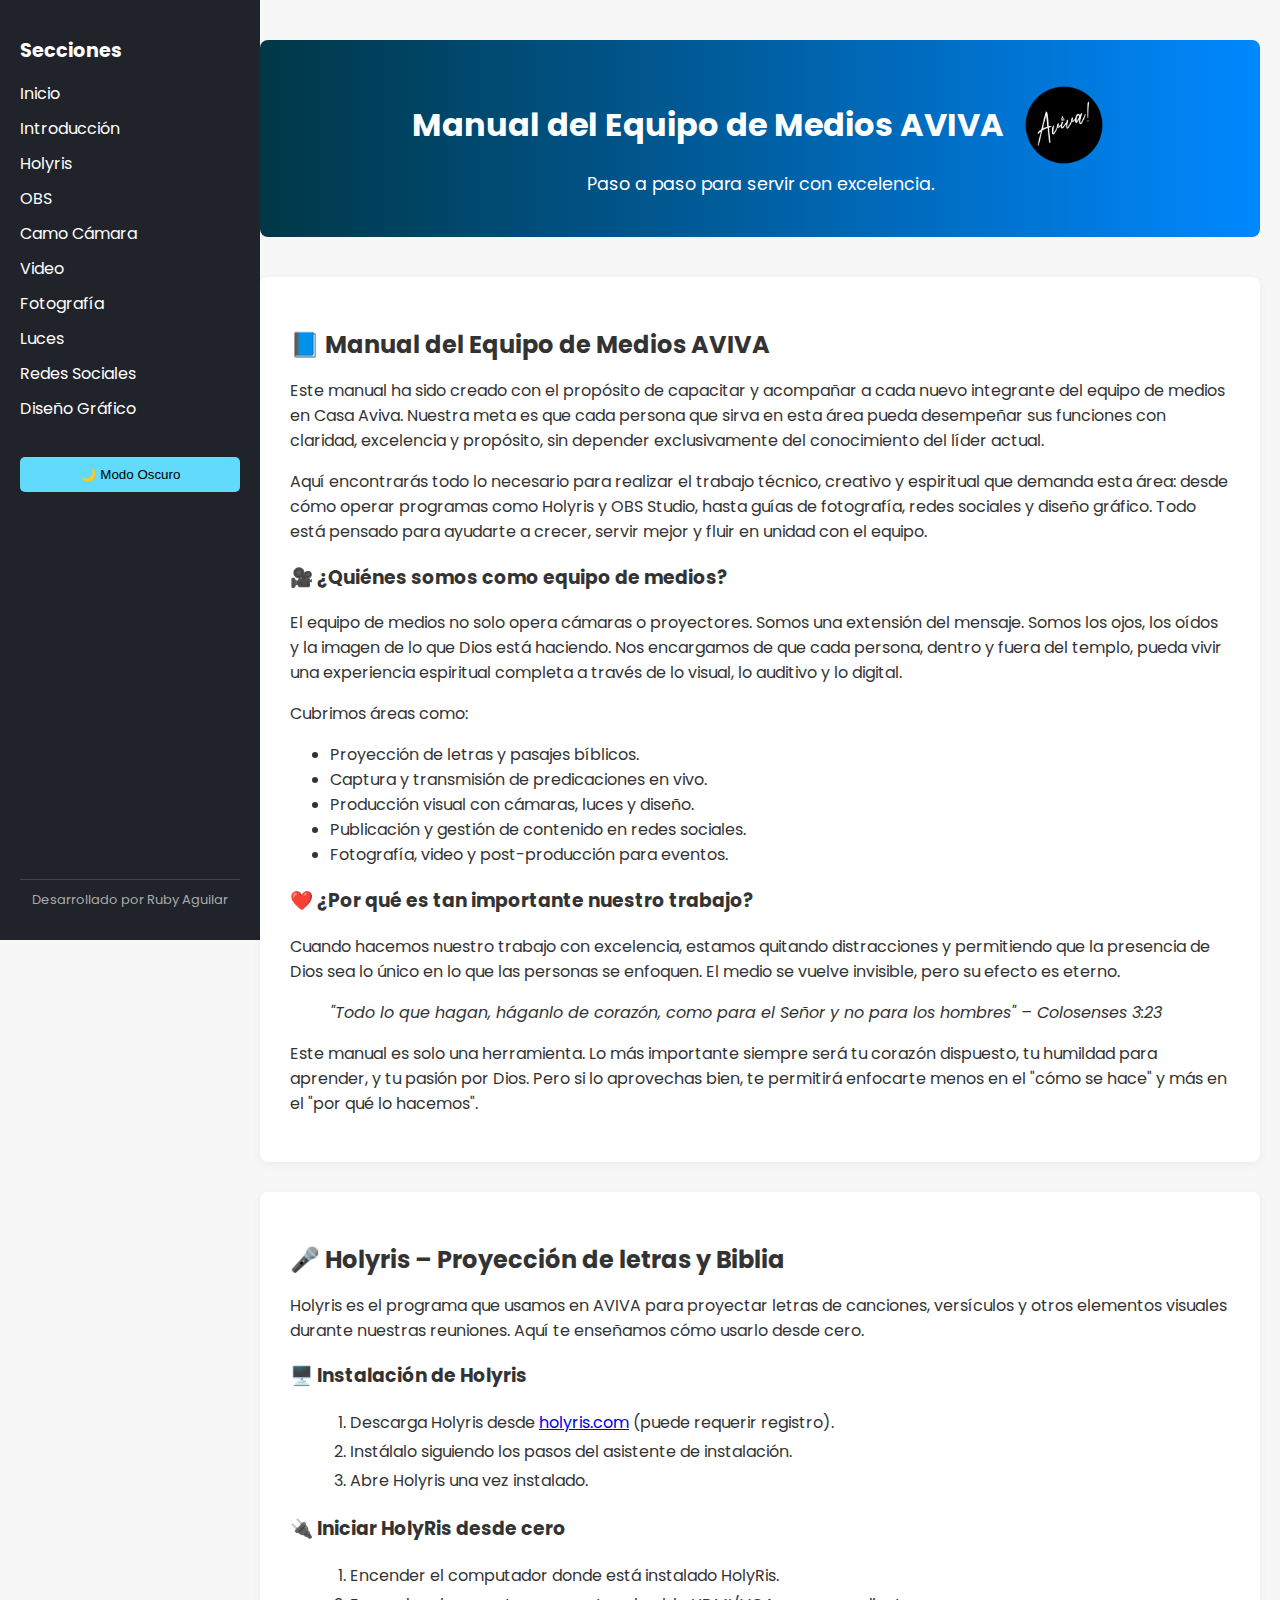
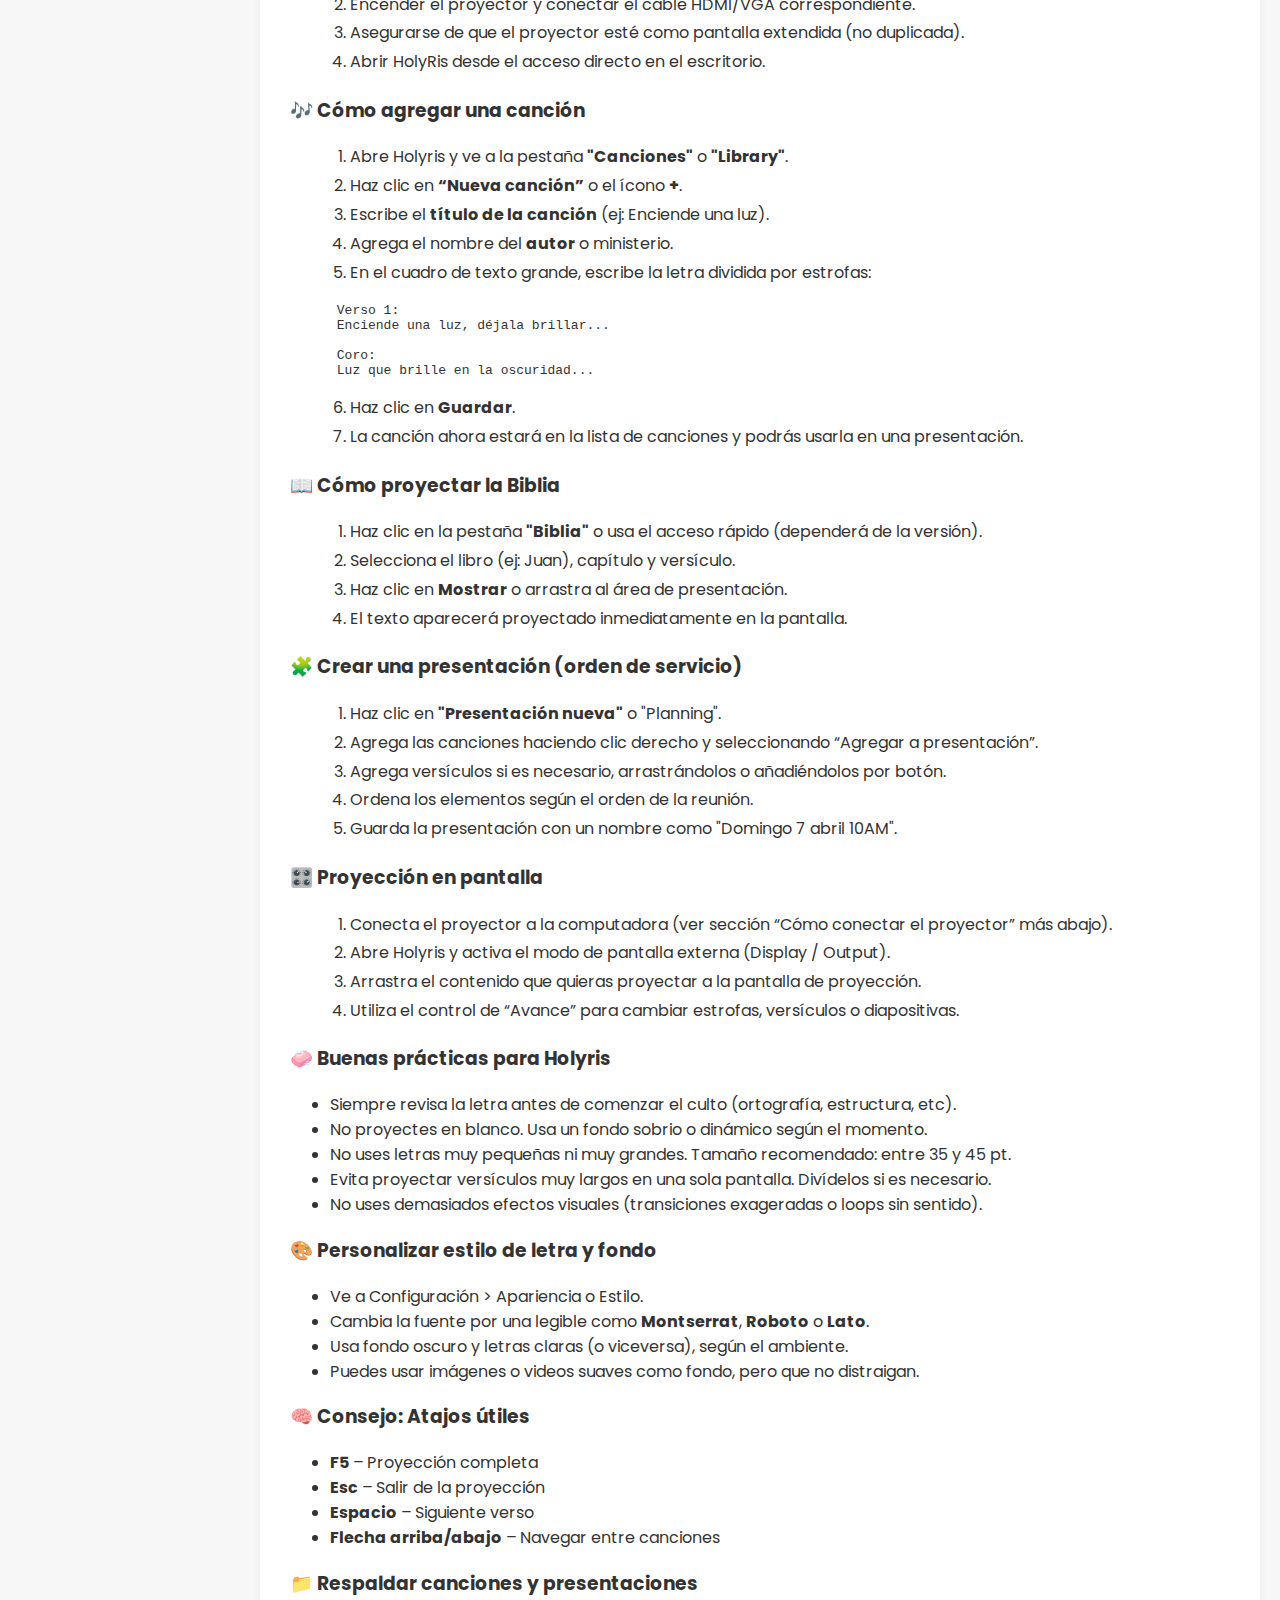
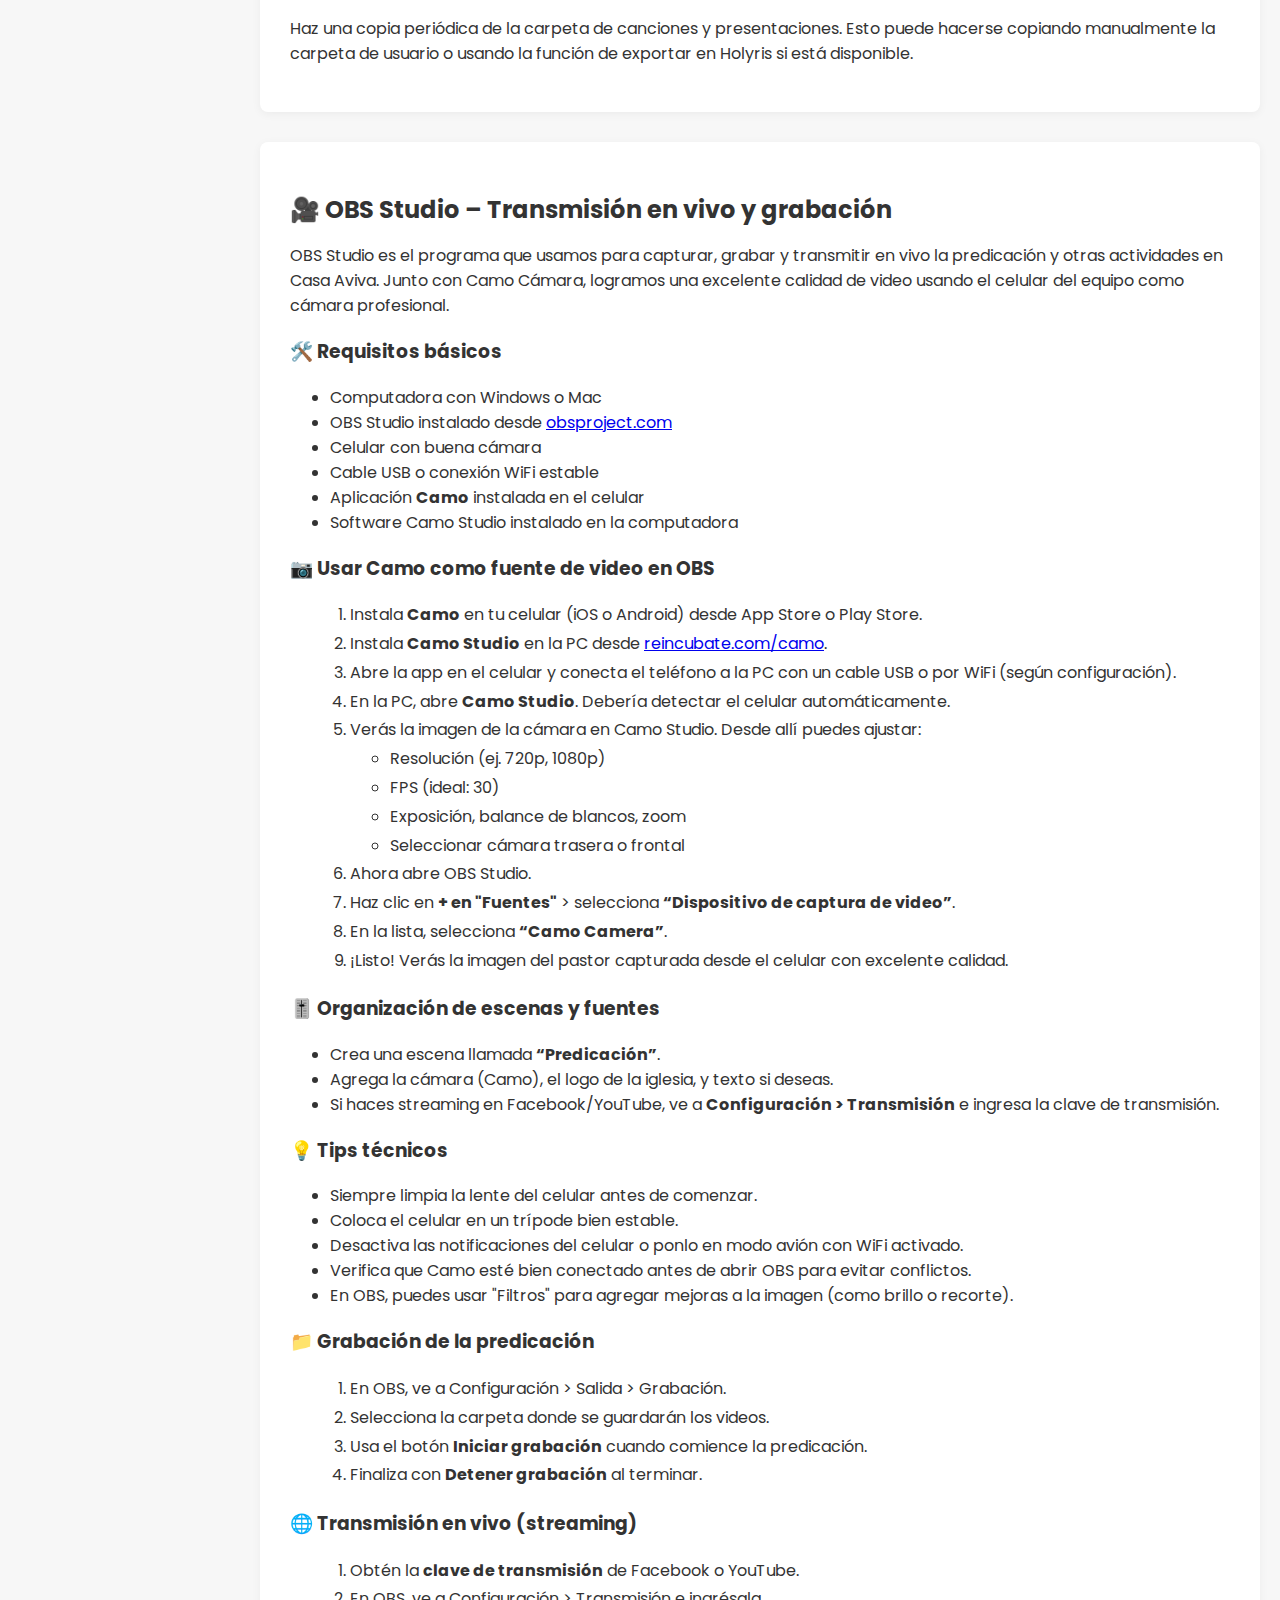
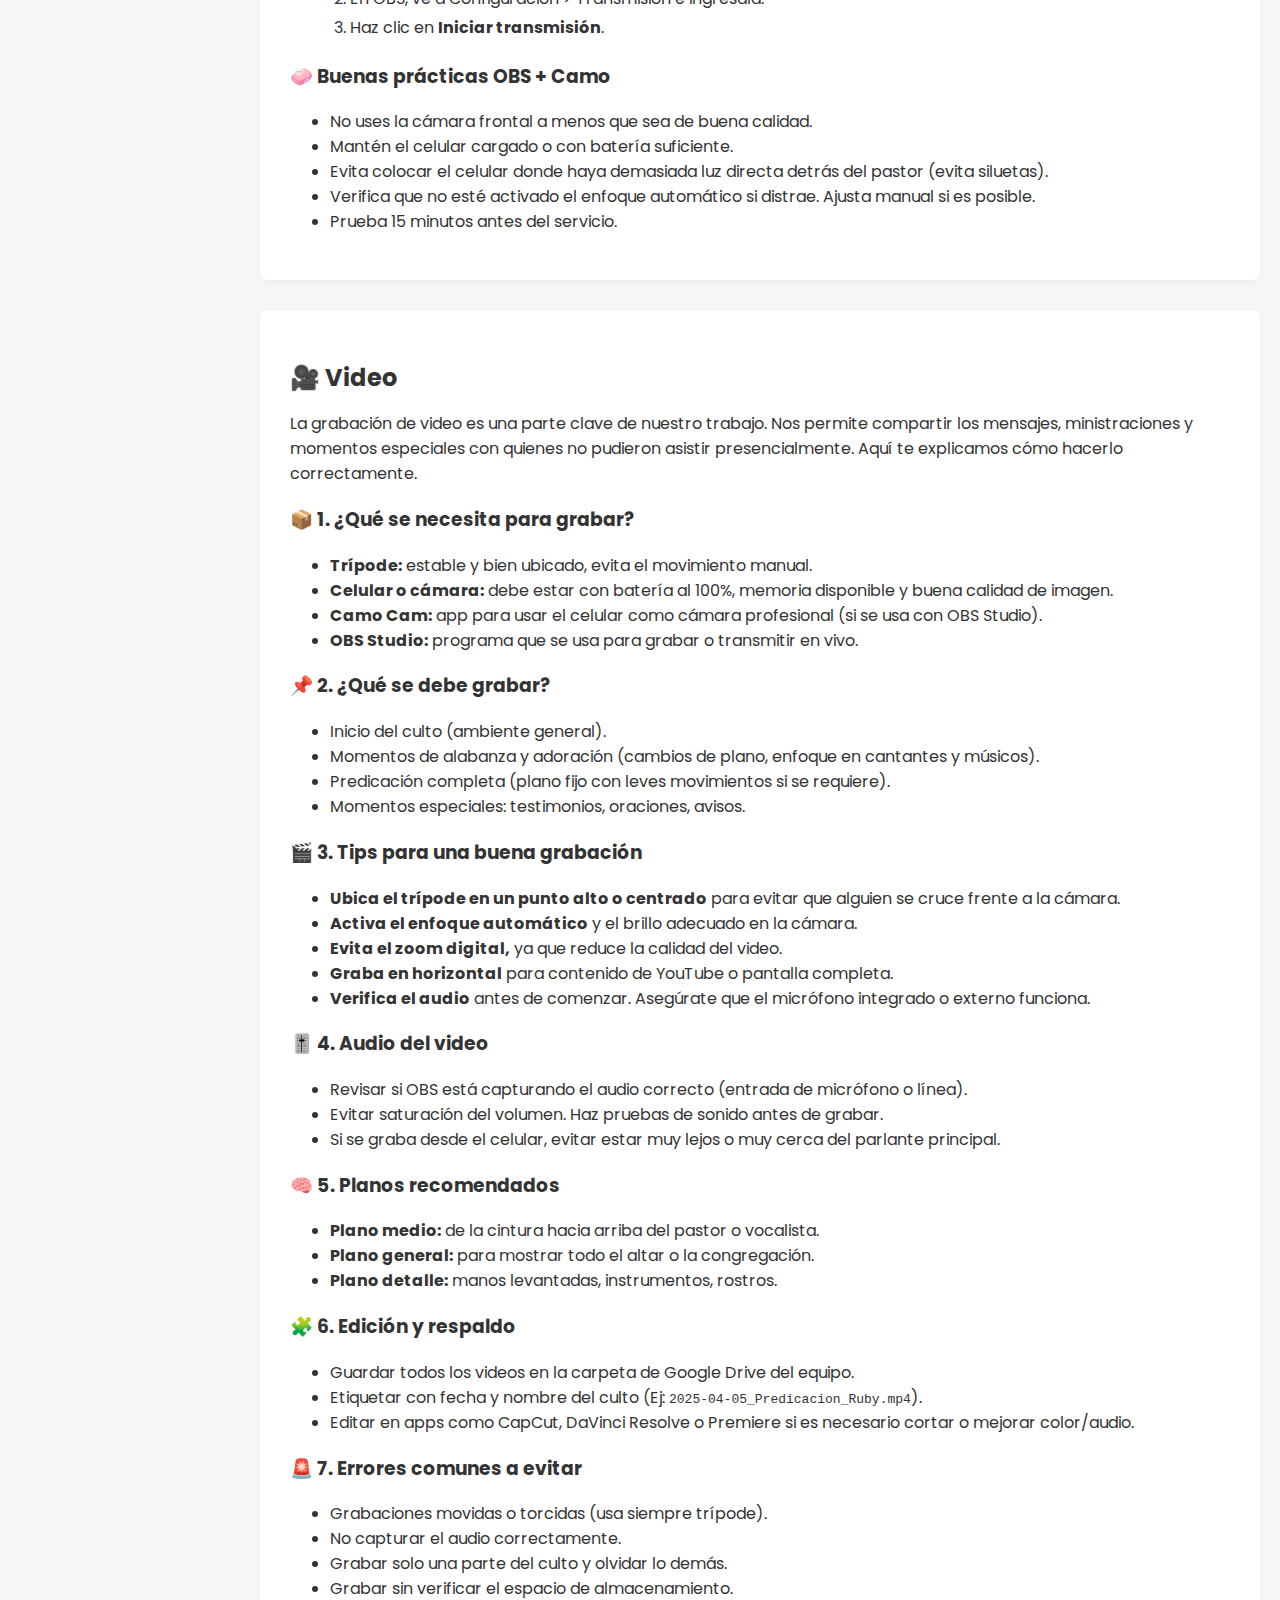
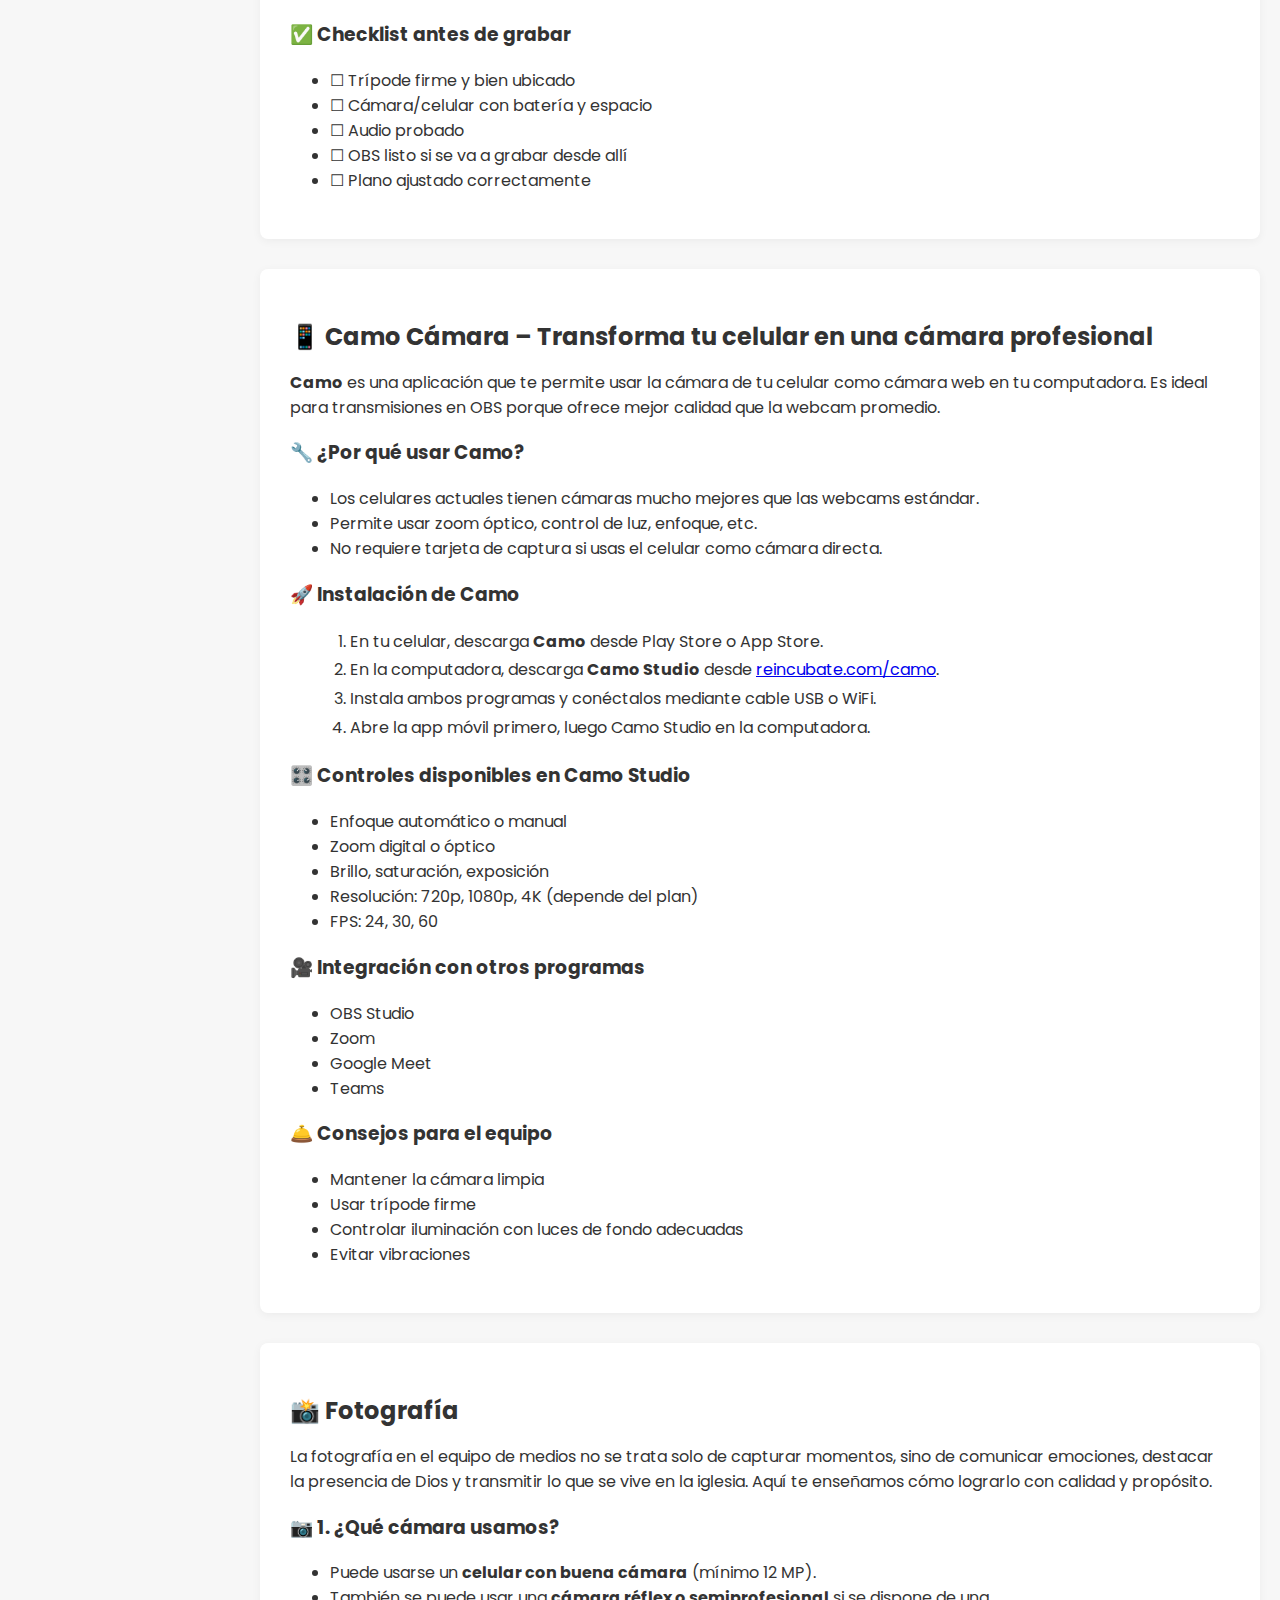
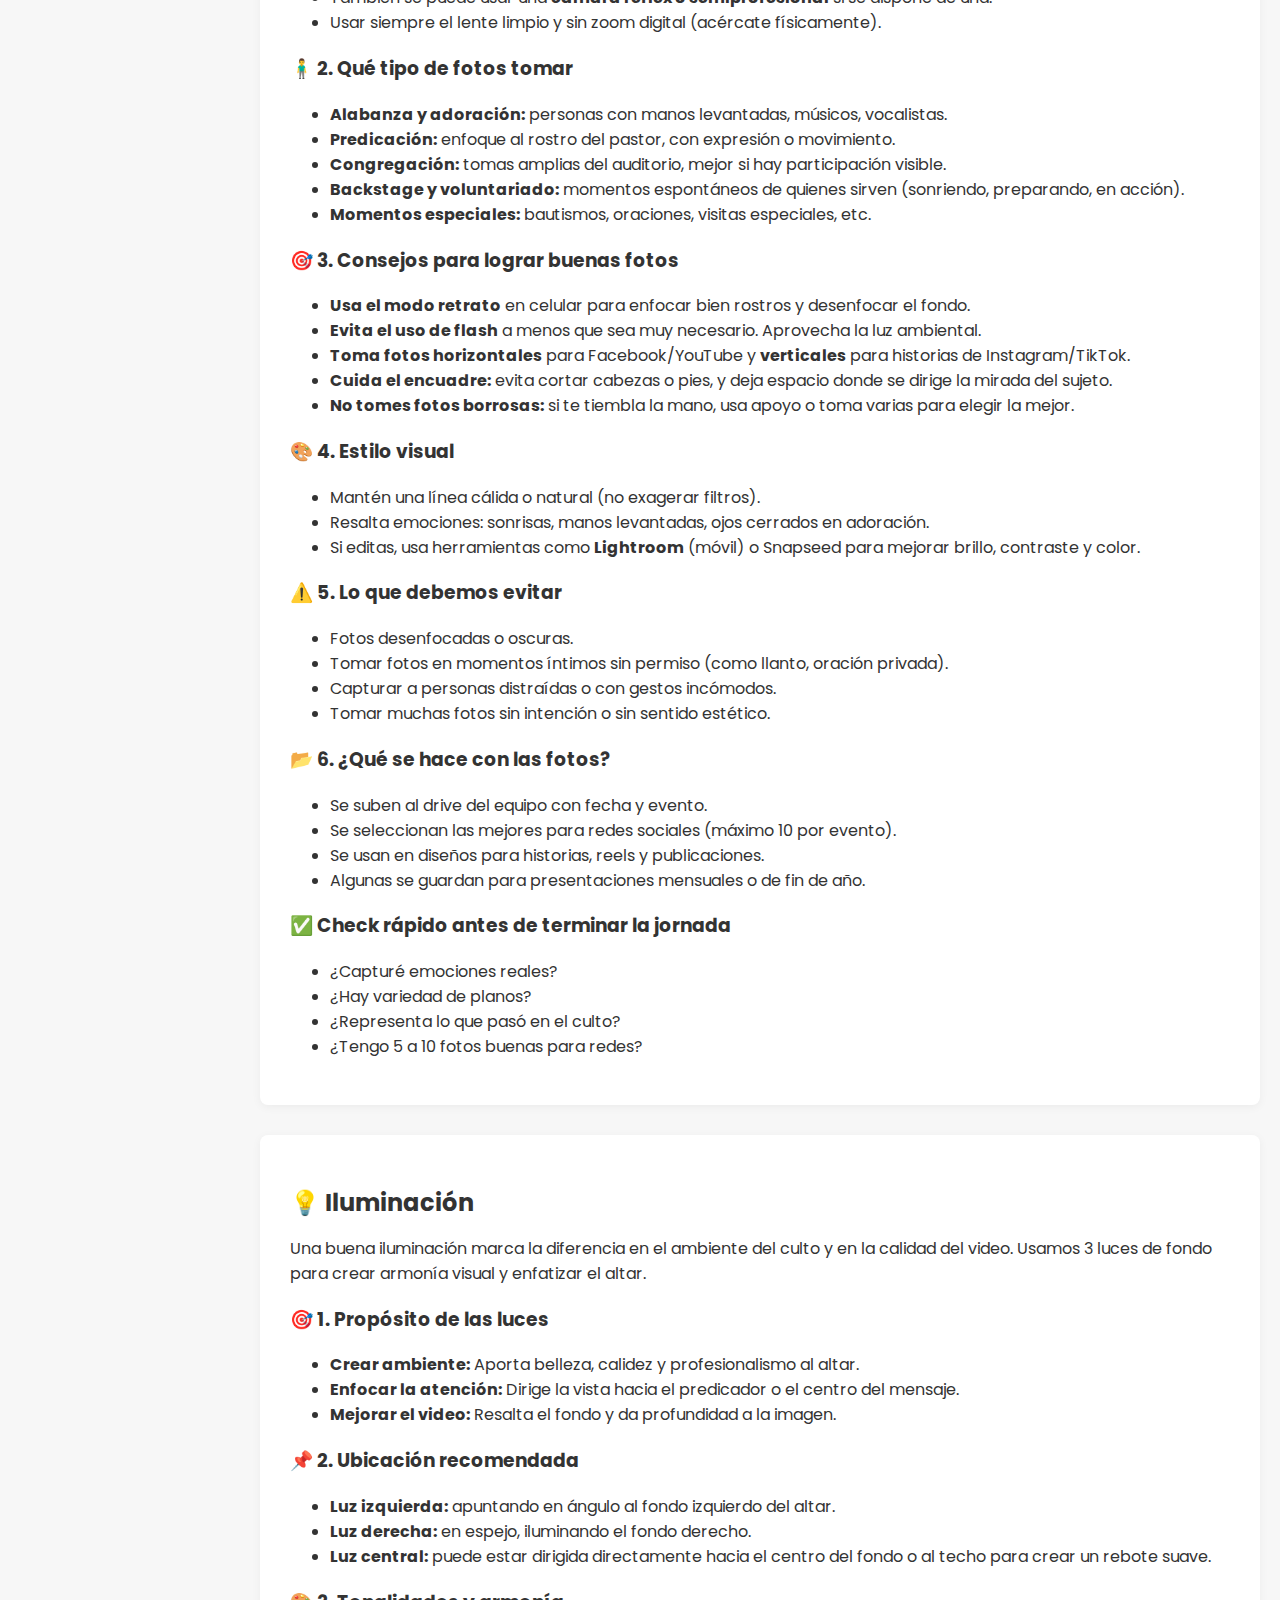
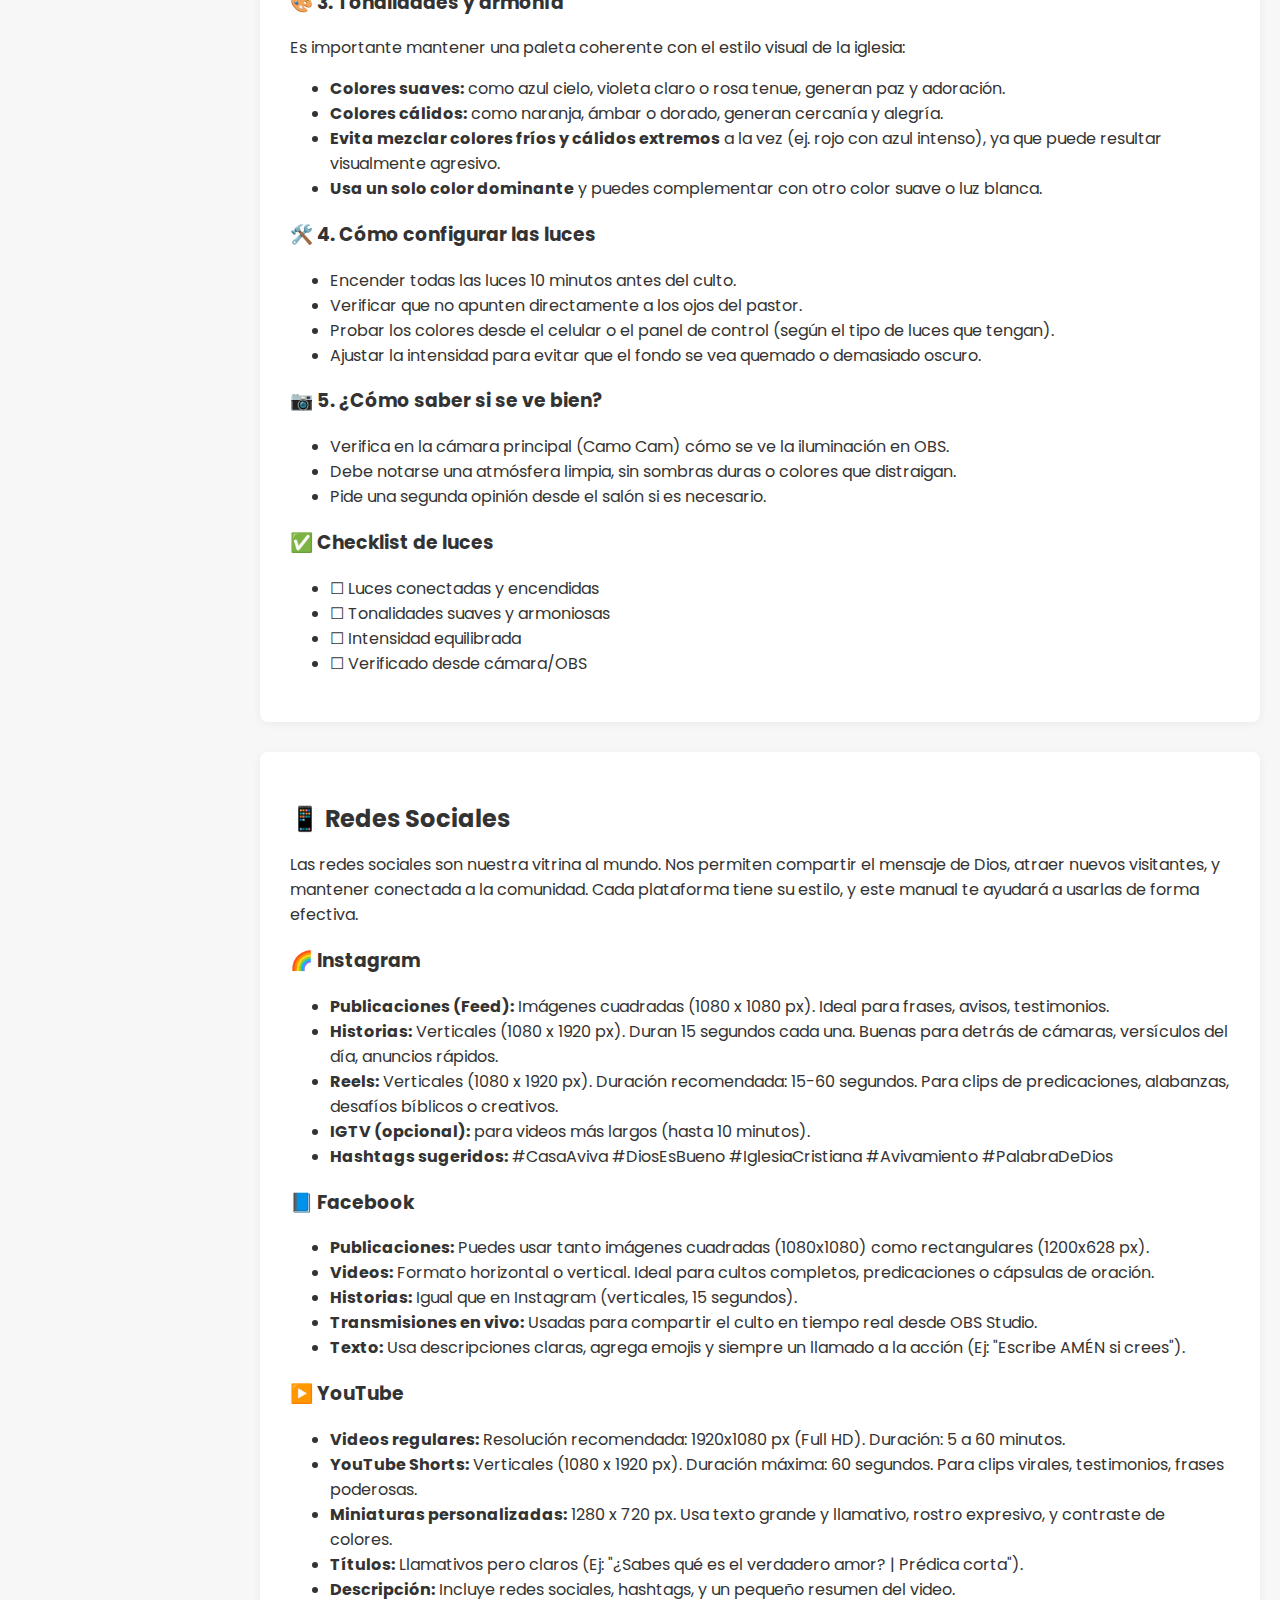
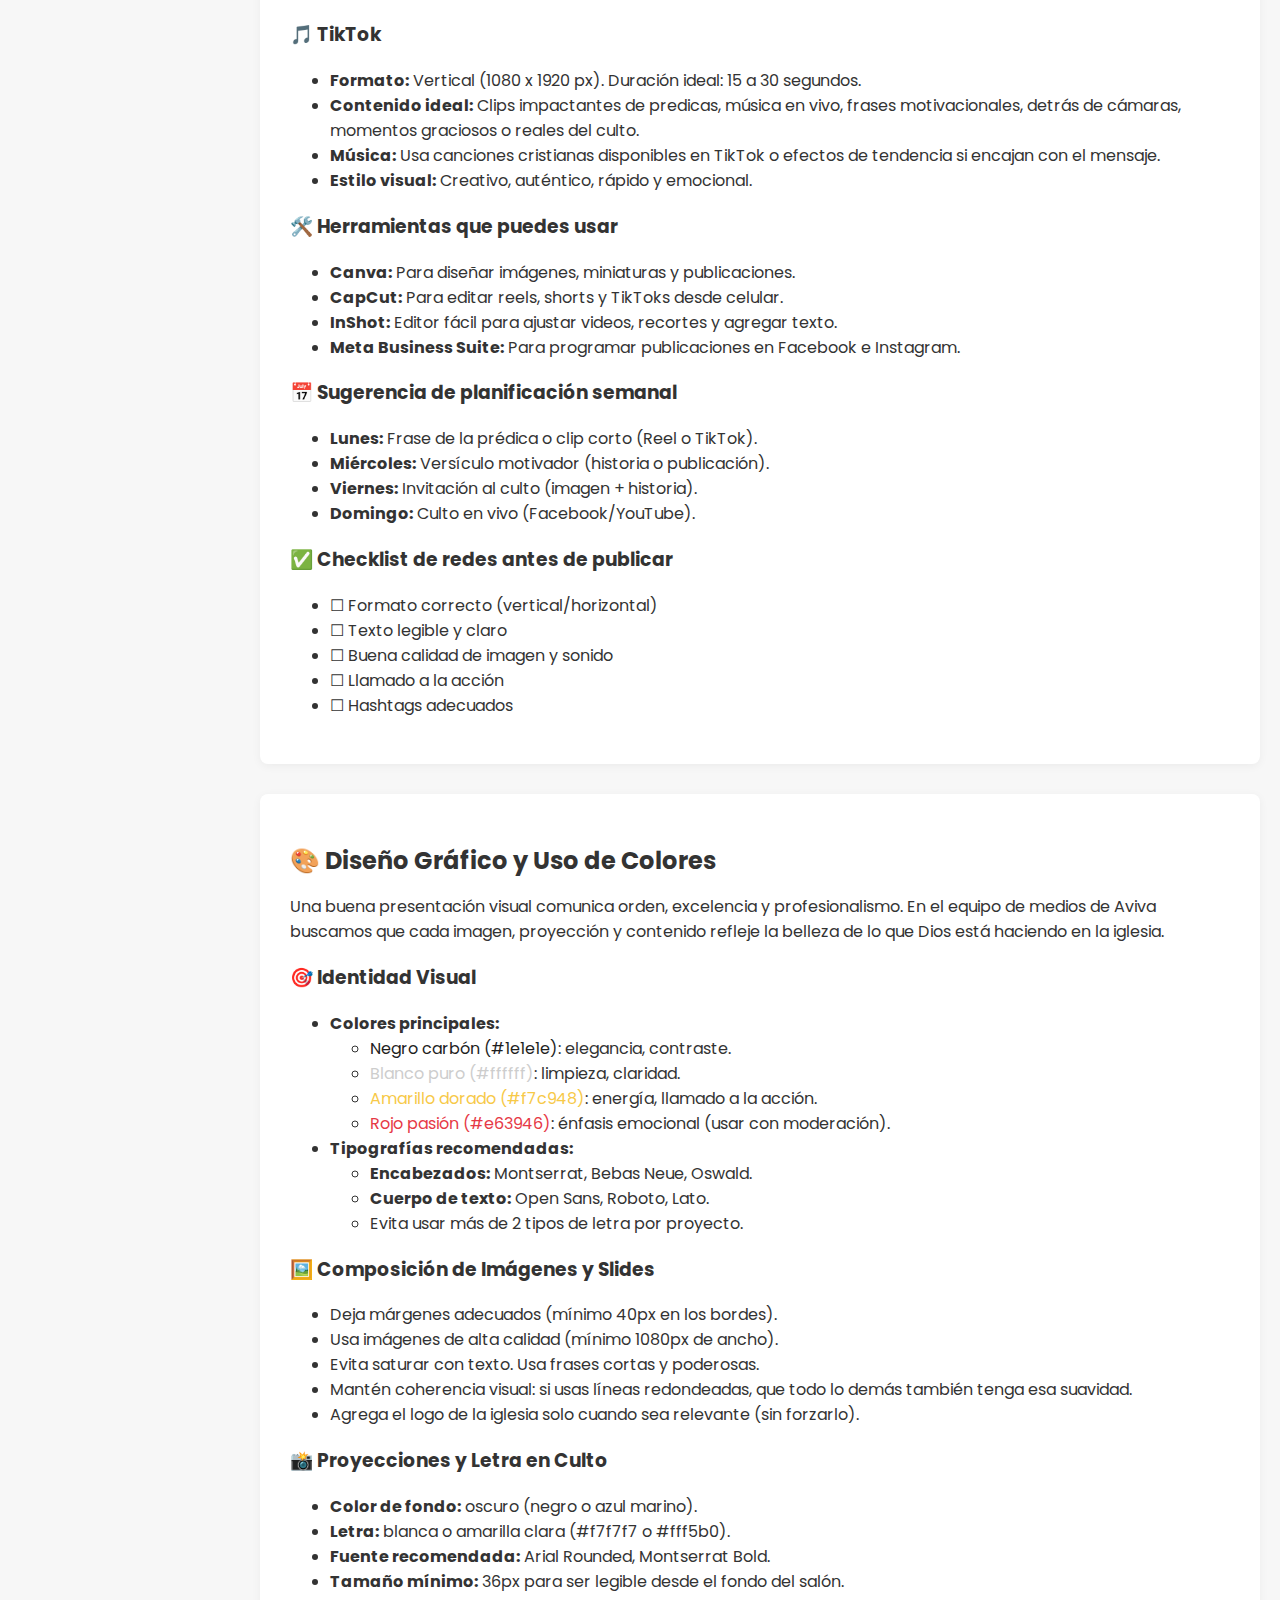
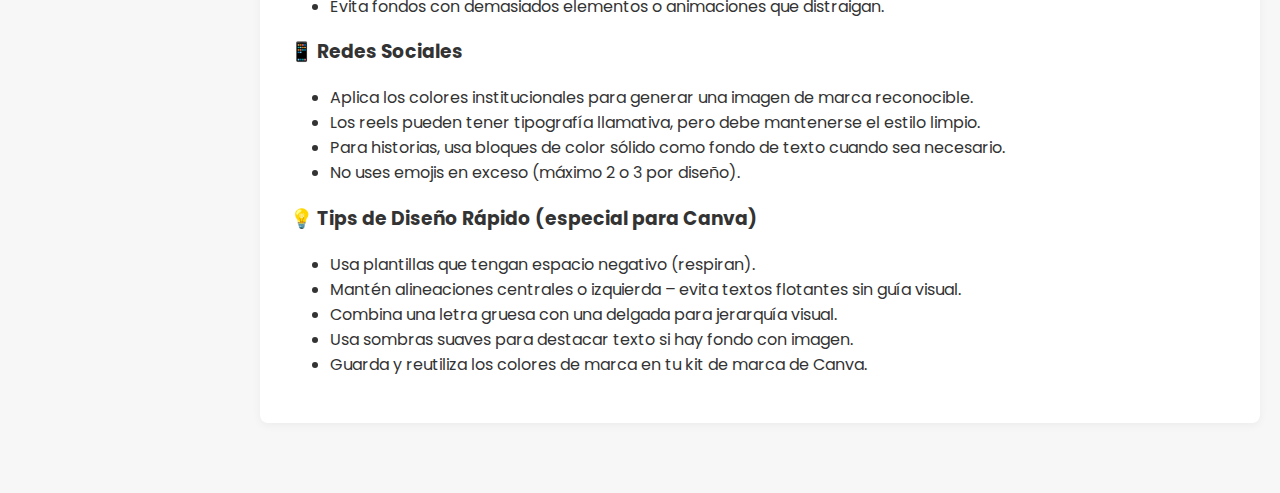
==== commit 854e6d7b: "Primer commit - Manual del equipo de medios AVIVAAjuste" ====
--- a/index.html
+++ b/index.html
@@ -11,23 +11,36 @@
 </head>
 <body>
 
-  <!-- Barra lateral -->
-  <aside class="sidebar">
-    <h2>Secciones</h2>
-    <ul>
-      <li><a href="#inicio">Inicio</a></li>
-      <li><a href="#introduccion">Introduccion</a></li>
-      <li><a href="#holyris">Holyris</a></li>
-      <li><a href="#obs">OBS</a></li>
-      <li><a href="#camo">Camo Camara</a></li>
-      <li><a href="#video">Video</a></li>
-      <li><a href="#fotografia">Fotografía</a></li>
-      <li><a href="#luces">Luces</a></li>
-      <li><a href="#redes-sociales">Redes Sociales</a></li>
-      <li><a href="#diseno-grafico">Diseño Gráfico</a></li>
-    </ul>
-    <button id="modoToggle">🌙 Modo Oscuro</button>
-  </aside>
+   <!-- Botón hamburguesa para móviles -->
+    <button class="menu-toggle" onclick="toggleSidebar()">☰ Menú</button>
+
+    <!-- Barra lateral -->
+    <aside class="sidebar" id="sidebar">
+        <!-- Contenedor del contenido principal del menú -->
+        <div class="contenido-menu">
+          <h2>Secciones</h2>
+          <ul>
+            <li><a href="#inicio">Inicio</a></li>
+            <li><a href="#introduccion">Introducción</a></li>
+            <li><a href="#holyris">Holyris</a></li>
+            <li><a href="#obs">OBS</a></li>
+            <li><a href="#camo">Camo Cámara</a></li>
+            <li><a href="#video">Video</a></li>
+            <li><a href="#fotografia">Fotografía</a></li>
+            <li><a href="#luces">Luces</a></li>
+            <li><a href="#redes-sociales">Redes Sociales</a></li>
+            <li><a href="#diseno-grafico">Diseño Gráfico</a></li>
+          </ul>
+          <button id="modoToggle">🌙 Modo Oscuro</button>
+        </div>
+      
+        <!-- Footer fijo abajo -->
+        <div class="footer-menu">
+          Desarrollado por Ruby Aguilar
+        </div>
+      </aside>
+      
+
 
   <!-- Contenido principal -->
   <main class="content">
@@ -607,5 +620,6 @@
 
   </main>
 
+  <script src="script.js"></script>
 </body>
 </html>
--- a/style.css
+++ b/style.css
@@ -115,12 +115,82 @@
     margin-left: 20px;
     line-height: 1.8;
   }
+
   
-  /* Responsive */
-  @media (max-width: 768px) {
+  /* Por defecto en pantallas grandes */
+  .sidebar {
+    display: flex;
+    flex-direction: column;
+    justify-content: flex-start; /* o space-between si tienes contenido largo */
+    min-height: 100vh;
+  }
+  
+  .contenido-menu {
+    flex: 1;
+    overflow-y: auto;
+  }
+  
+  
+  .footer-menu {
+    text-align: center;
+    font-size: 13px;
+    color: #aaa;
+    padding: 10px 5px;
+    border-top: 1px solid #444;
+  }
+  
+  /* Botón hamburguesa */
+  .menu-toggle {
+    display: none;
+    position: fixed;
+    top: 1rem;
+    left: 1rem;
+    background-color: #333;
+    color: #fff;
+    border: none;
+    padding: 10px 16px;
+    font-size: 18px;
+    cursor: pointer;
+    z-index: 2001;
+  }
+
+  
+  /* Modo móvil */
+@media (max-width: 768px) {
+    .menu-toggle {
+      display: block;
+    }
+  
     .sidebar {
-      display: none;
+      display: flex;
+      flex-direction: column;
+      justify-content: space-between;
+      min-height: 100vh;
+      width: 220px;
+      background-color: #20232a;
+      color: white;
+      padding: 20px;
+      position: fixed;
+      left: -250px; /* Oculta el menú por defecto */
+      top: 0;
+      transition: left 0.3s ease;
+      z-index: 1000;
+      box-sizing: border-box;
     }
+  
+    .sidebar.open {
+      left: 0; /* Cuando está abierto */
+    }
+  
+    .footer-menu {
+      font-size: 0.85rem;
+      color: #ccc;
+      text-align: center;
+      padding-top: 10px;
+      margin-top: auto;
+      border-top: 1px solid #333;
+    }
+  
     .content {
       margin-left: 0;
       padding: 20px;
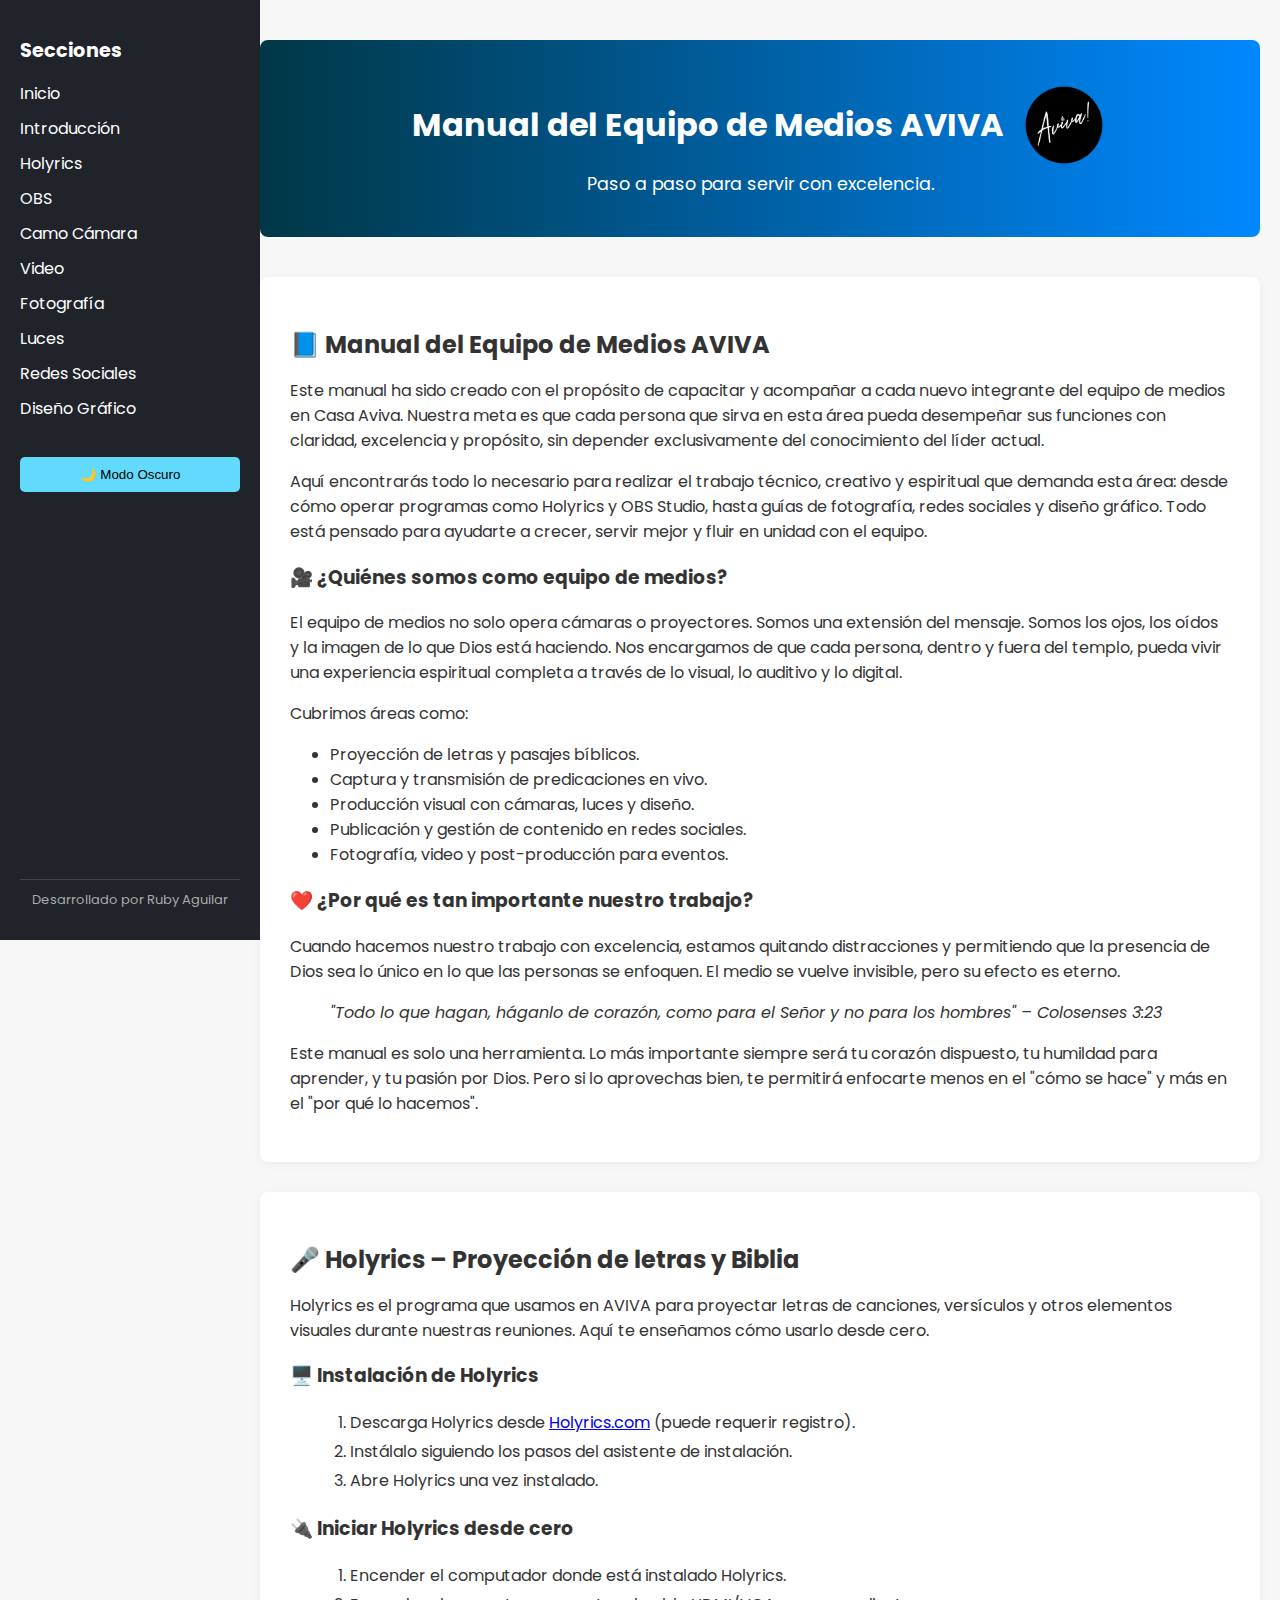
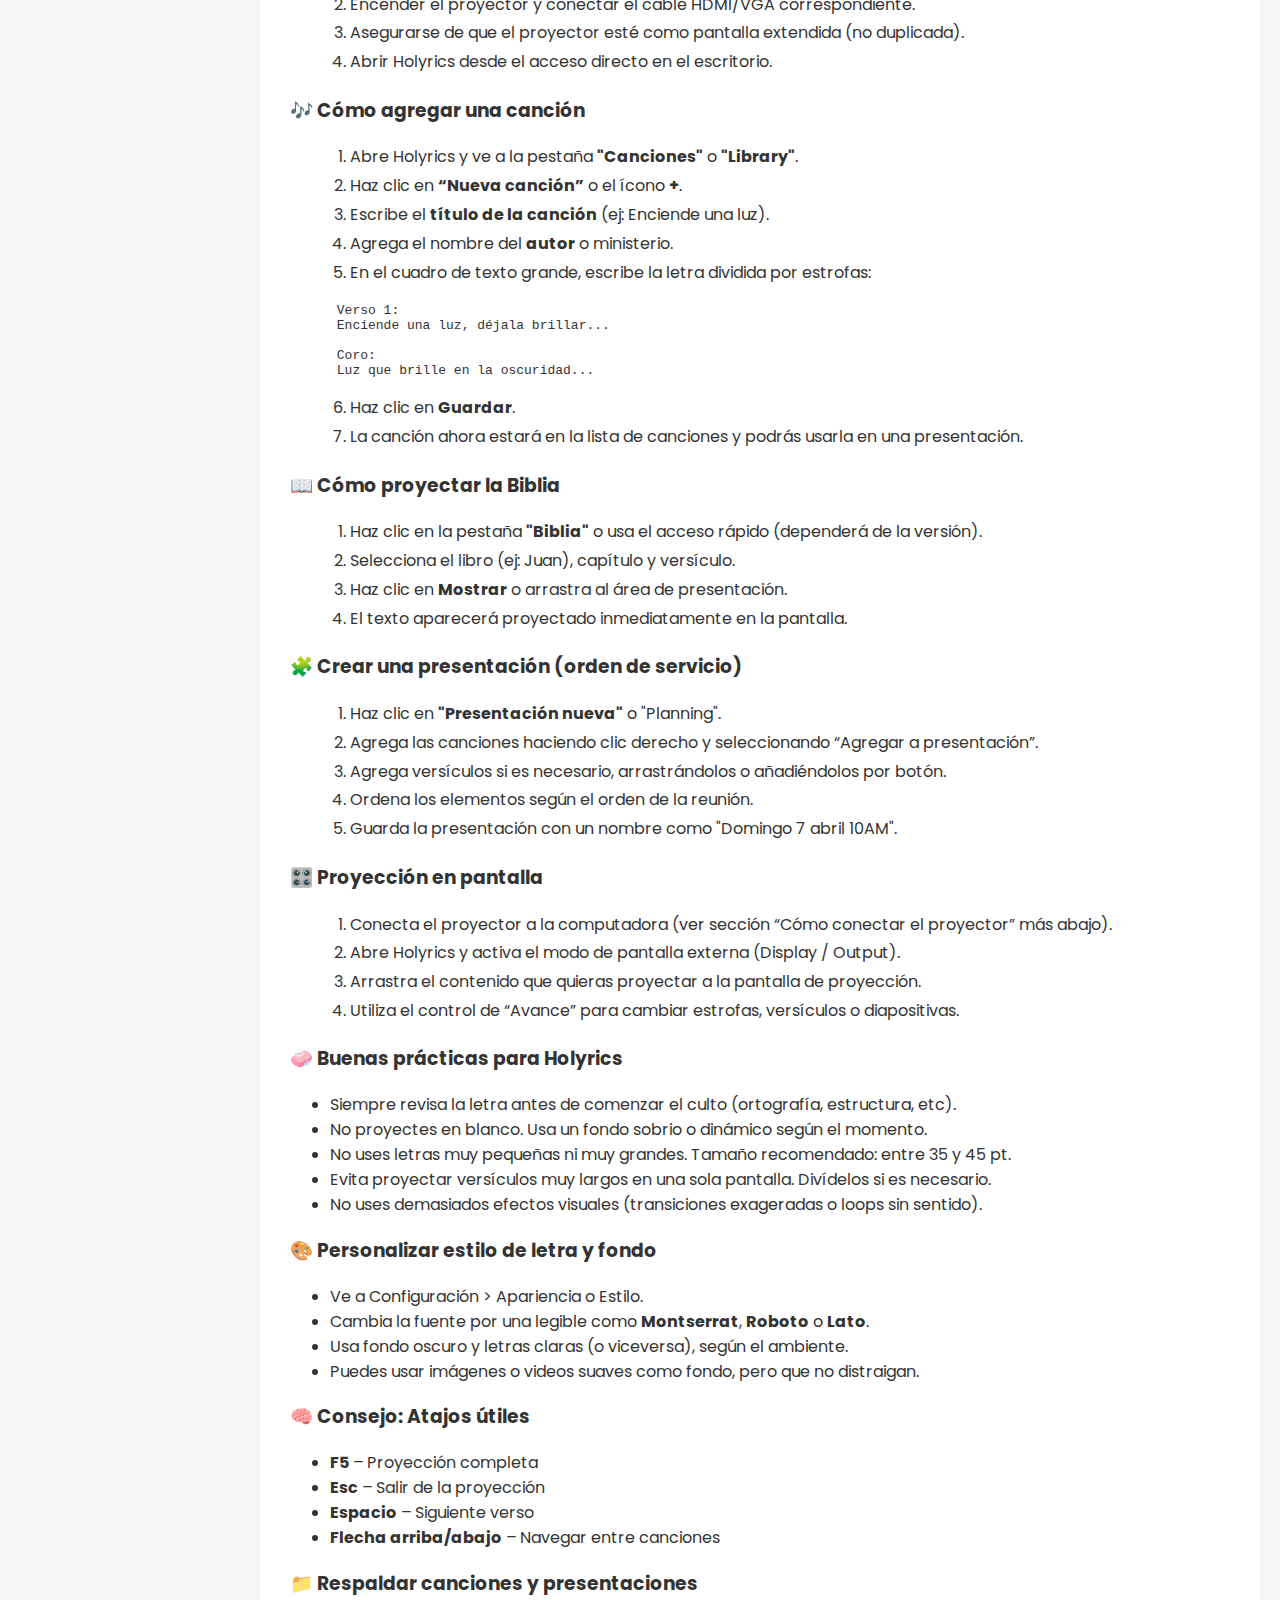
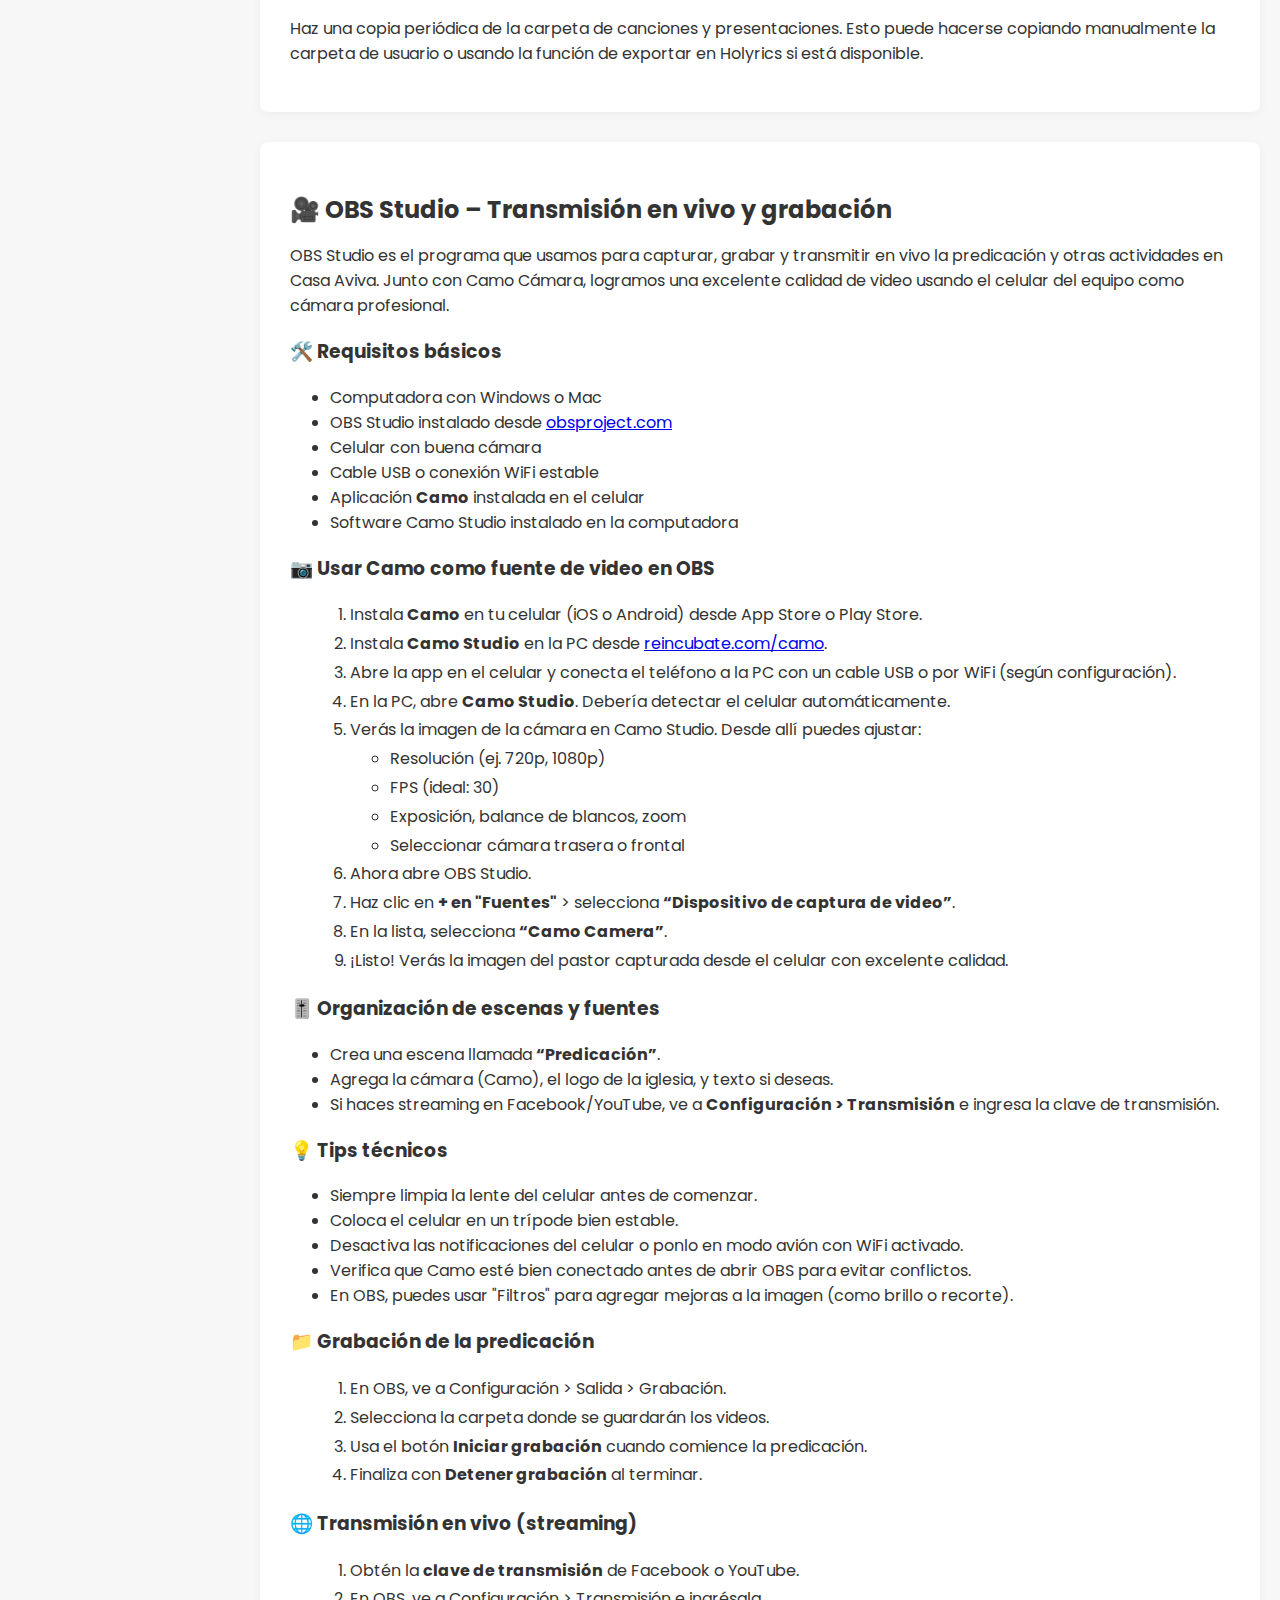
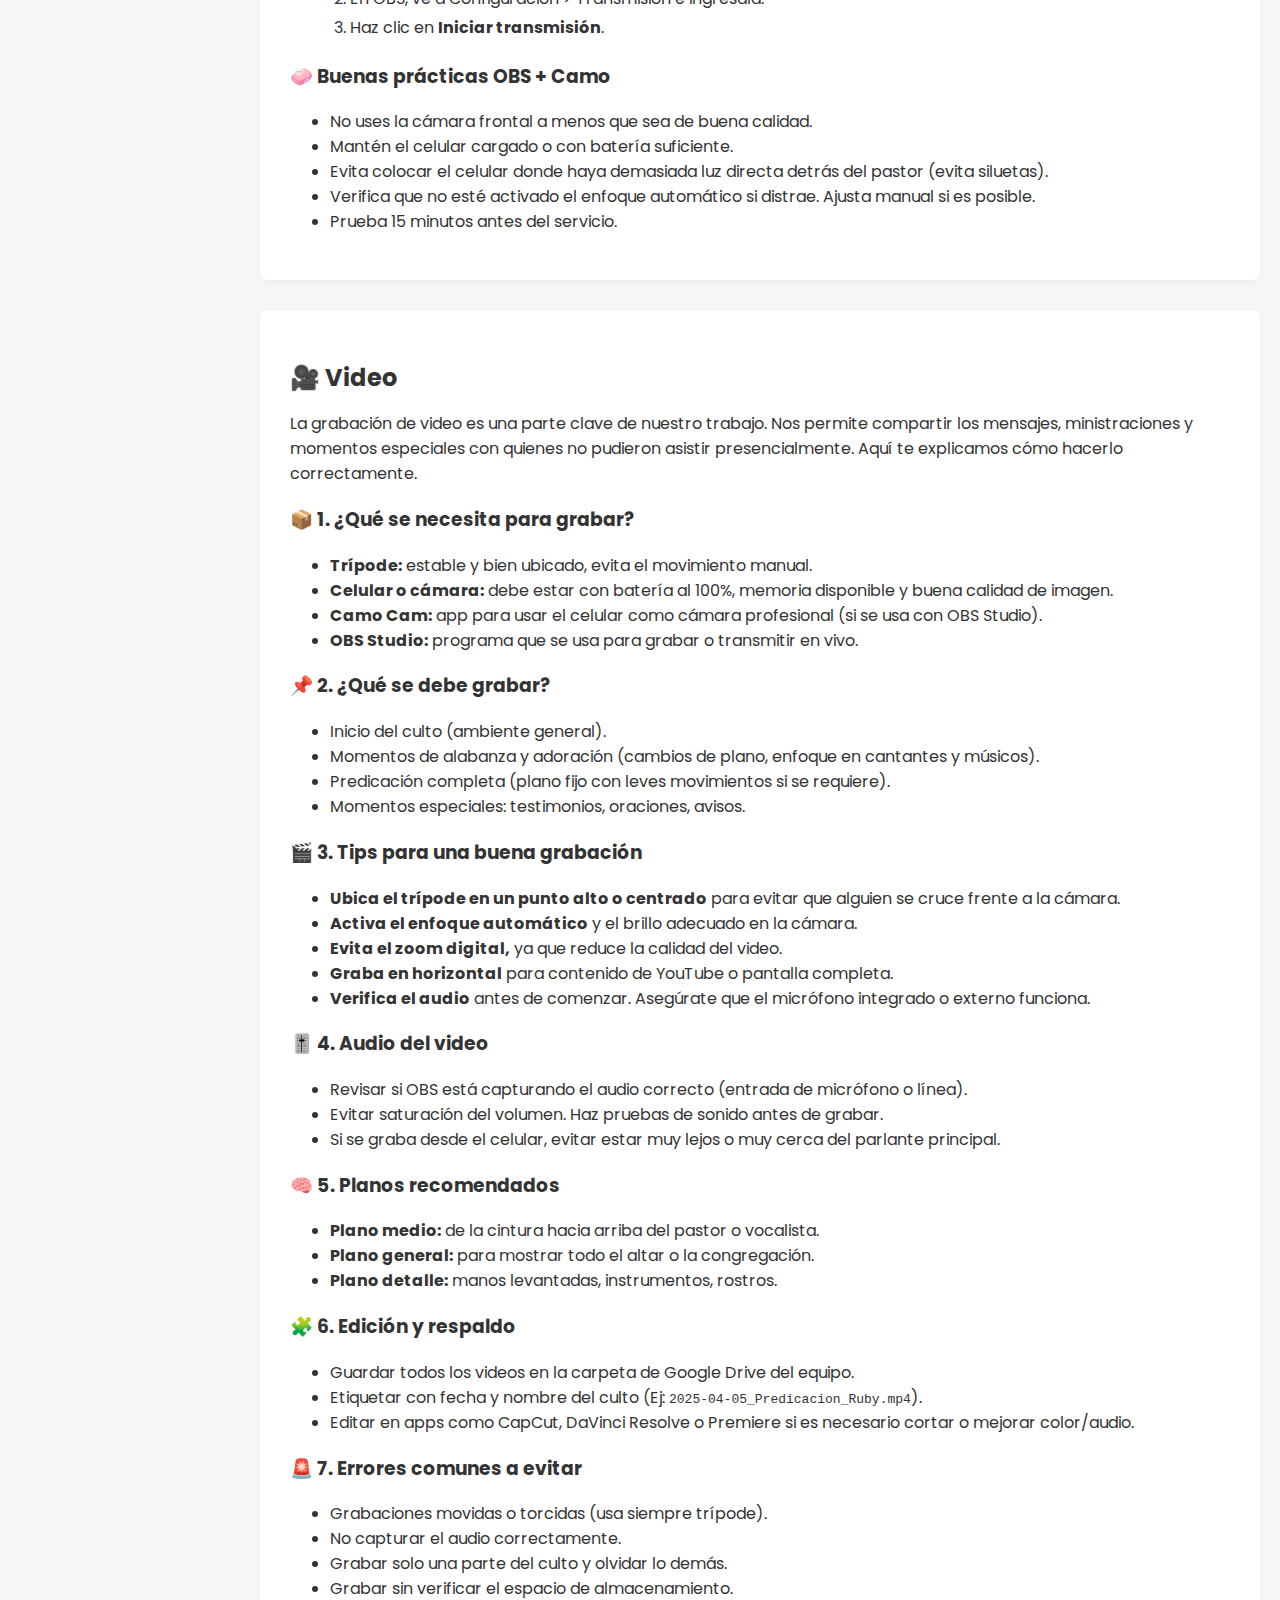
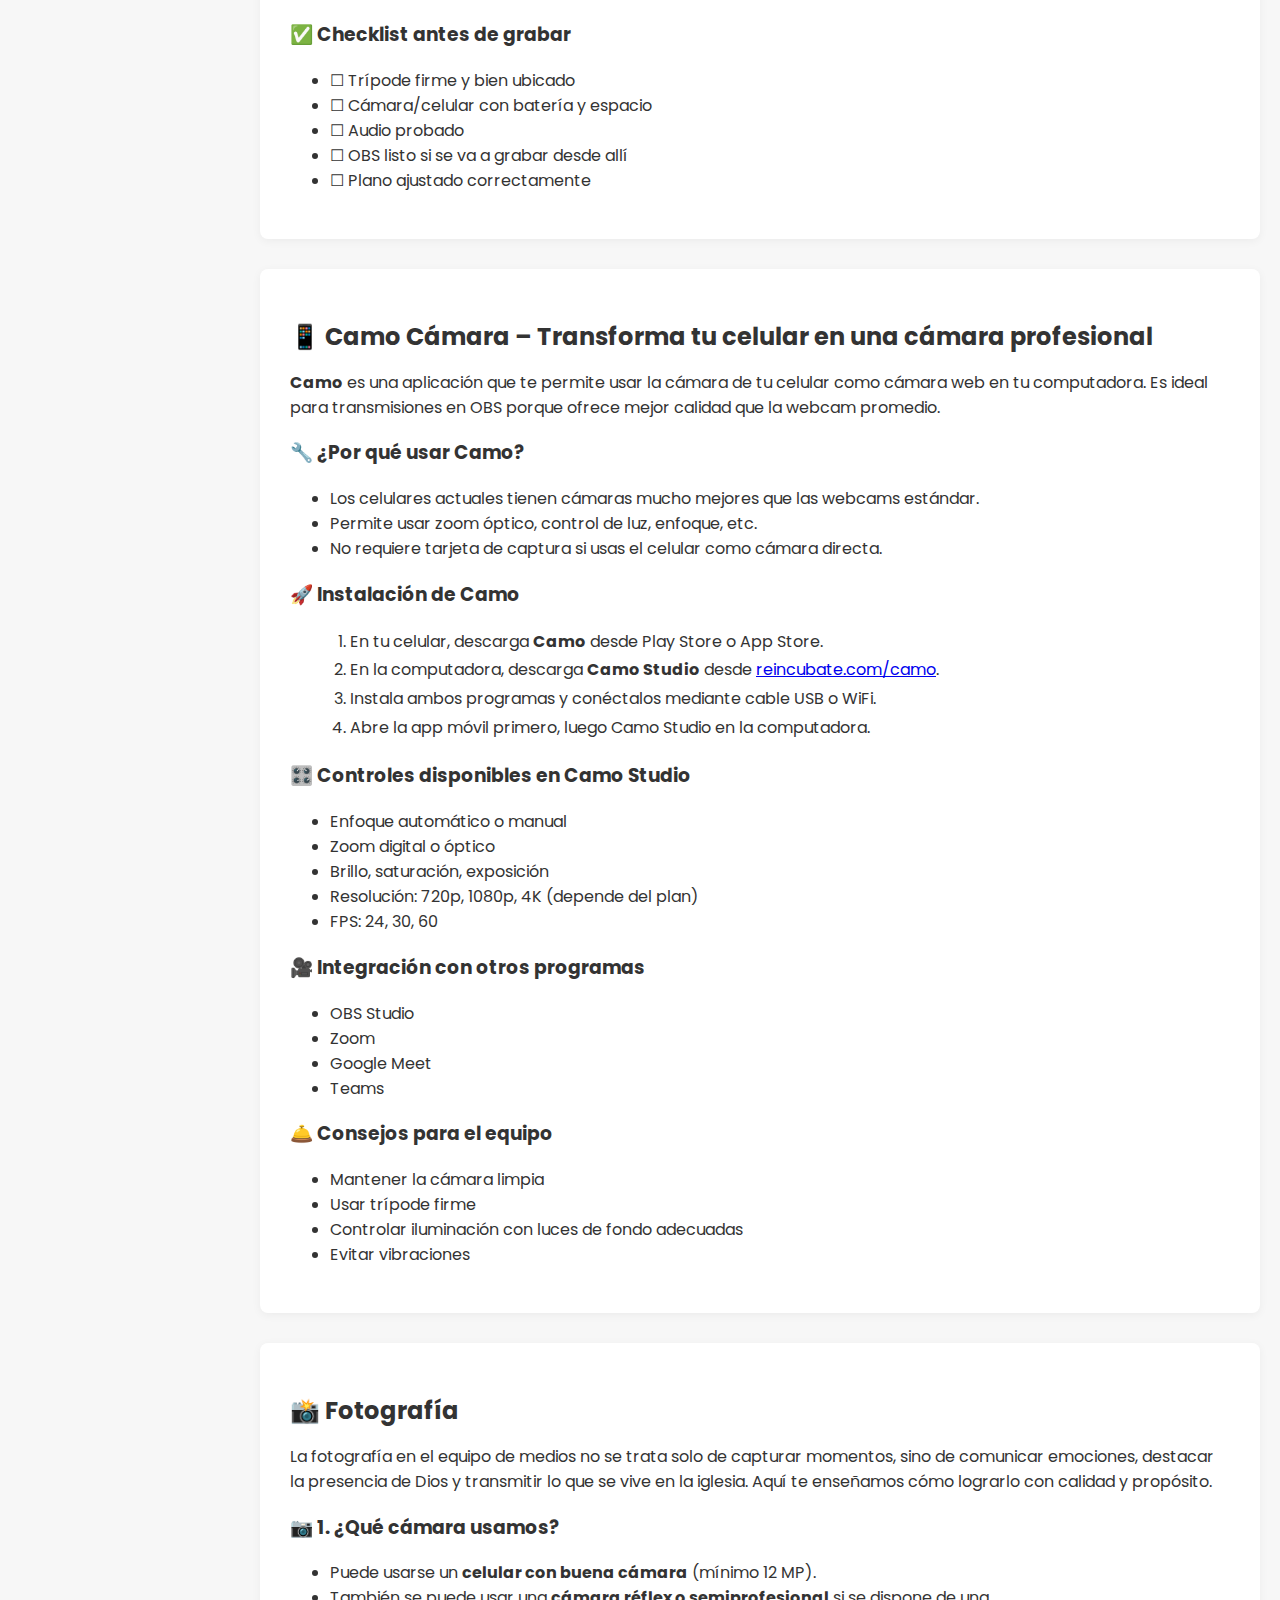
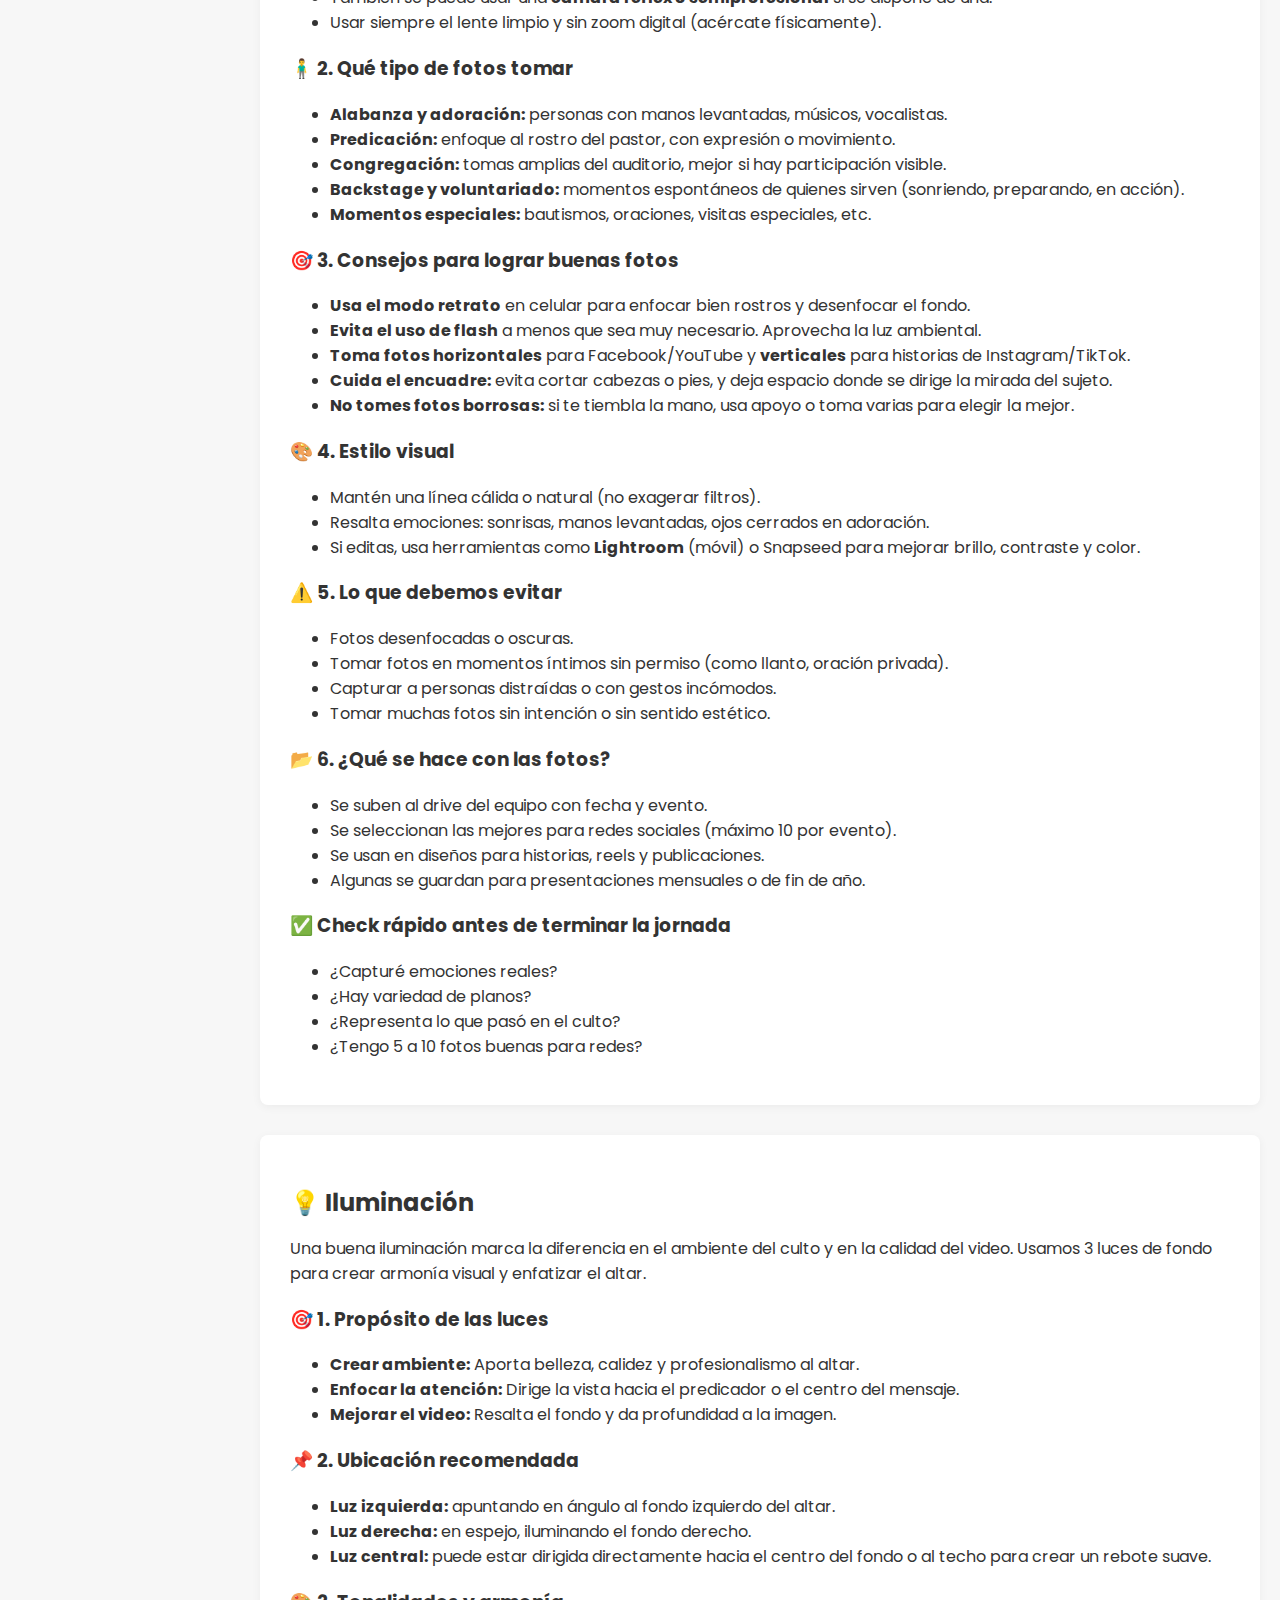
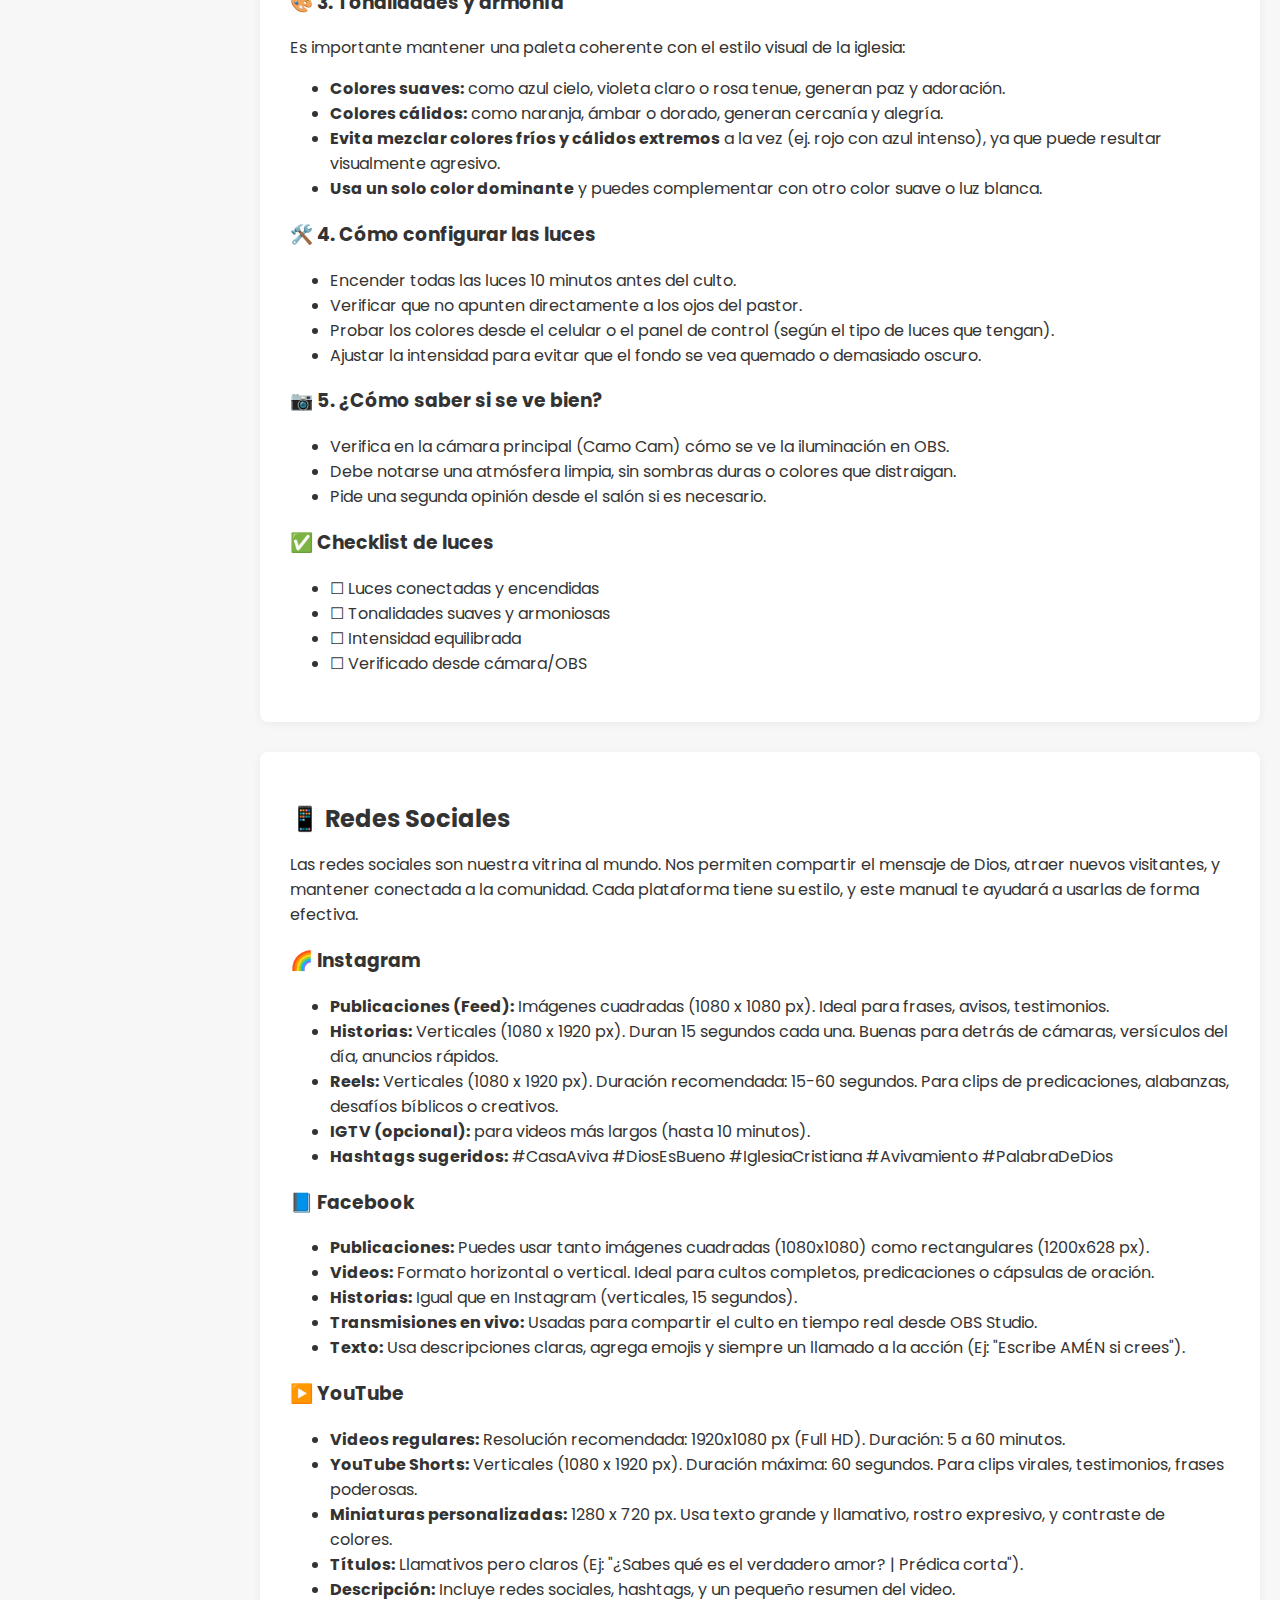
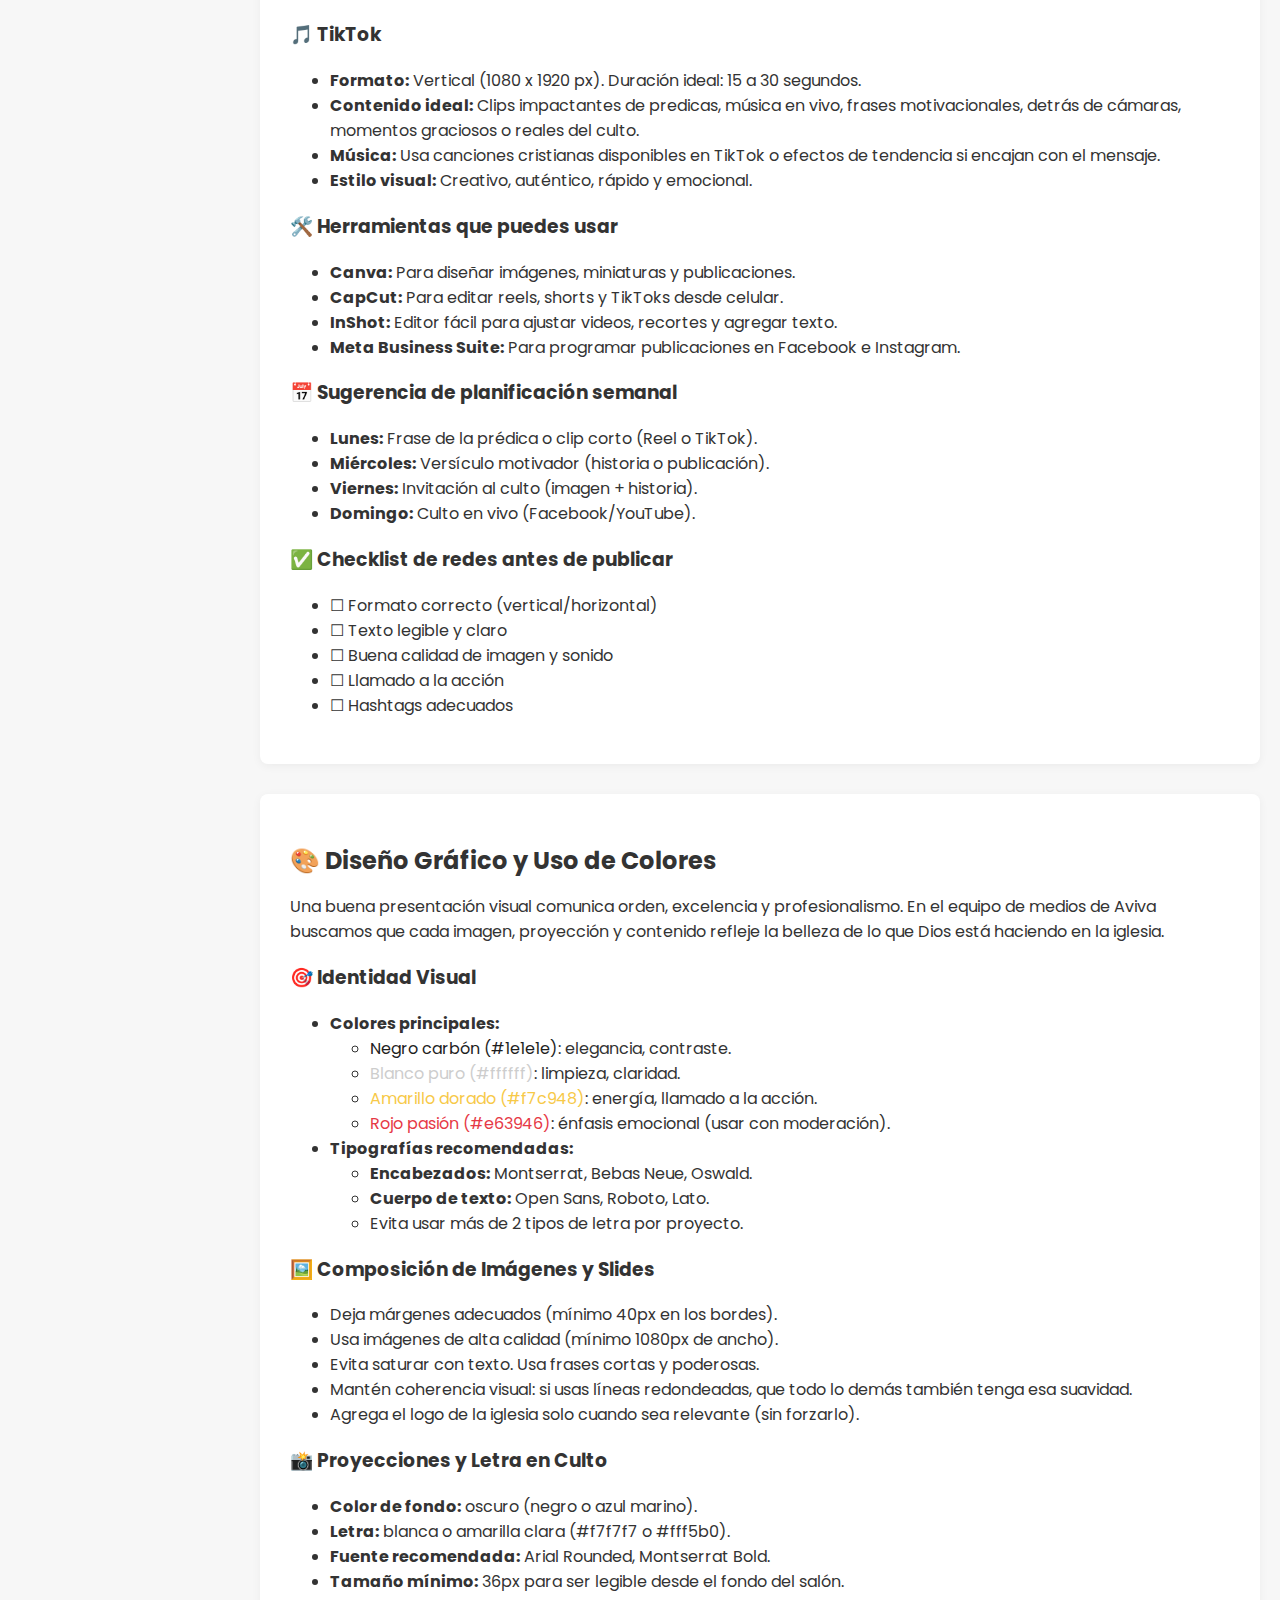
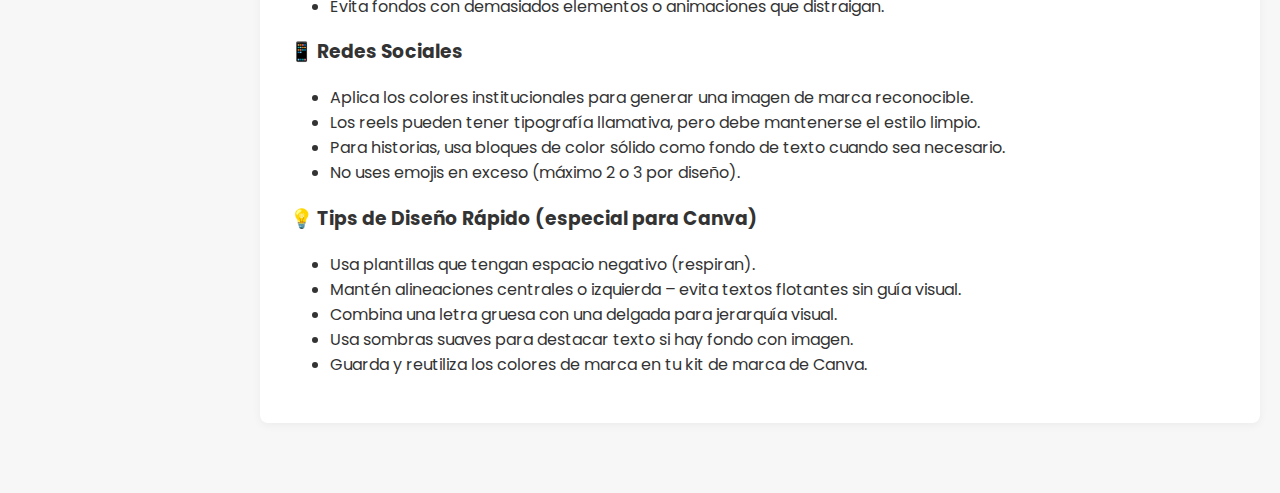
==== commit 606ae46d: "Ajustes" ====
--- a/index.html
+++ b/index.html
@@ -22,7 +22,7 @@
           <ul>
             <li><a href="#inicio">Inicio</a></li>
             <li><a href="#introduccion">Introducción</a></li>
-            <li><a href="#holyris">Holyris</a></li>
+            <li><a href="#Holyrics">Holyrics</a></li>
             <li><a href="#obs">OBS</a></li>
             <li><a href="#camo">Camo Cámara</a></li>
             <li><a href="#video">Video</a></li>
@@ -62,7 +62,7 @@
         </p>
       
         <p>
-          Aquí encontrarás todo lo necesario para realizar el trabajo técnico, creativo y espiritual que demanda esta área: desde cómo operar programas como Holyris y OBS Studio, hasta guías de fotografía, redes sociales y diseño gráfico. Todo está pensado para ayudarte a crecer, servir mejor y fluir en unidad con el equipo.
+          Aquí encontrarás todo lo necesario para realizar el trabajo técnico, creativo y espiritual que demanda esta área: desde cómo operar programas como Holyrics y OBS Studio, hasta guías de fotografía, redes sociales y diseño gráfico. Todo está pensado para ayudarte a crecer, servir mejor y fluir en unidad con el equipo.
         </p>
       
         <h3>🎥 ¿Quiénes somos como equipo de medios?</h3>
@@ -96,28 +96,28 @@
       </section>
       
 
-    <section id="holyris" class="section">
-        <h2>🎤 Holyris – Proyección de letras y Biblia</h2>
-        <p>Holyris es el programa que usamos en AVIVA para proyectar letras de canciones, versículos y otros elementos visuales durante nuestras reuniones. Aquí te enseñamos cómo usarlo desde cero.</p>
-      
-        <h3>🖥️ Instalación de Holyris</h3>
-        <ol>
-          <li>Descarga Holyris desde <a href="https://holyris.com" target="_blank">holyris.com</a> (puede requerir registro).</li>
+    <section id="Holyrics" class="section">
+        <h2>🎤 Holyrics – Proyección de letras y Biblia</h2>
+        <p>Holyrics es el programa que usamos en AVIVA para proyectar letras de canciones, versículos y otros elementos visuales durante nuestras reuniones. Aquí te enseñamos cómo usarlo desde cero.</p>
+      
+        <h3>🖥️ Instalación de Holyrics</h3>
+        <ol>
+          <li>Descarga Holyrics desde <a href="https://Holyrics.com" target="_blank">Holyrics.com</a> (puede requerir registro).</li>
           <li>Instálalo siguiendo los pasos del asistente de instalación.</li>
-          <li>Abre Holyris una vez instalado.</li>
-        </ol>
-
-        <h3>🔌 Iniciar HolyRis desde cero</h3>
-        <ol>
-            <li>Encender el computador donde está instalado HolyRis.</li>
+          <li>Abre Holyrics una vez instalado.</li>
+        </ol>
+
+        <h3>🔌 Iniciar Holyrics desde cero</h3>
+        <ol>
+            <li>Encender el computador donde está instalado Holyrics.</li>
             <li>Encender el proyector y conectar el cable HDMI/VGA correspondiente.</li>
             <li>Asegurarse de que el proyector esté como pantalla extendida (no duplicada).</li>
-            <li>Abrir HolyRis desde el acceso directo en el escritorio.</li>
+            <li>Abrir Holyrics desde el acceso directo en el escritorio.</li>
         </ol>
       
         <h3>🎶 Cómo agregar una canción</h3>
         <ol>
-          <li>Abre Holyris y ve a la pestaña <strong>"Canciones"</strong> o <strong>"Library"</strong>.</li>
+          <li>Abre Holyrics y ve a la pestaña <strong>"Canciones"</strong> o <strong>"Library"</strong>.</li>
           <li>Haz clic en <strong>“Nueva canción”</strong> o el ícono <strong>+</strong>.</li>
           <li>Escribe el <strong>título de la canción</strong> (ej: Enciende una luz).</li>
           <li>Agrega el nombre del <strong>autor</strong> o ministerio.</li>
@@ -154,12 +154,12 @@
         <h3>🎛️ Proyección en pantalla</h3>
         <ol>
           <li>Conecta el proyector a la computadora (ver sección “Cómo conectar el proyector” más abajo).</li>
-          <li>Abre Holyris y activa el modo de pantalla externa (Display / Output).</li>
+          <li>Abre Holyrics y activa el modo de pantalla externa (Display / Output).</li>
           <li>Arrastra el contenido que quieras proyectar a la pantalla de proyección.</li>
           <li>Utiliza el control de “Avance” para cambiar estrofas, versículos o diapositivas.</li>
         </ol>
       
-        <h3>🧼 Buenas prácticas para Holyris</h3>
+        <h3>🧼 Buenas prácticas para Holyrics</h3>
         <ul>
           <li>Siempre revisa la letra antes de comenzar el culto (ortografía, estructura, etc).</li>
           <li>No proyectes en blanco. Usa un fondo sobrio o dinámico según el momento.</li>
@@ -185,7 +185,7 @@
         </ul>
       
         <h3>📁 Respaldar canciones y presentaciones</h3>
-        <p>Haz una copia periódica de la carpeta de canciones y presentaciones. Esto puede hacerse copiando manualmente la carpeta de usuario o usando la función de exportar en Holyris si está disponible.</p>
+        <p>Haz una copia periódica de la carpeta de canciones y presentaciones. Esto puede hacerse copiando manualmente la carpeta de usuario o usando la función de exportar en Holyrics si está disponible.</p>
       </section>
       
 
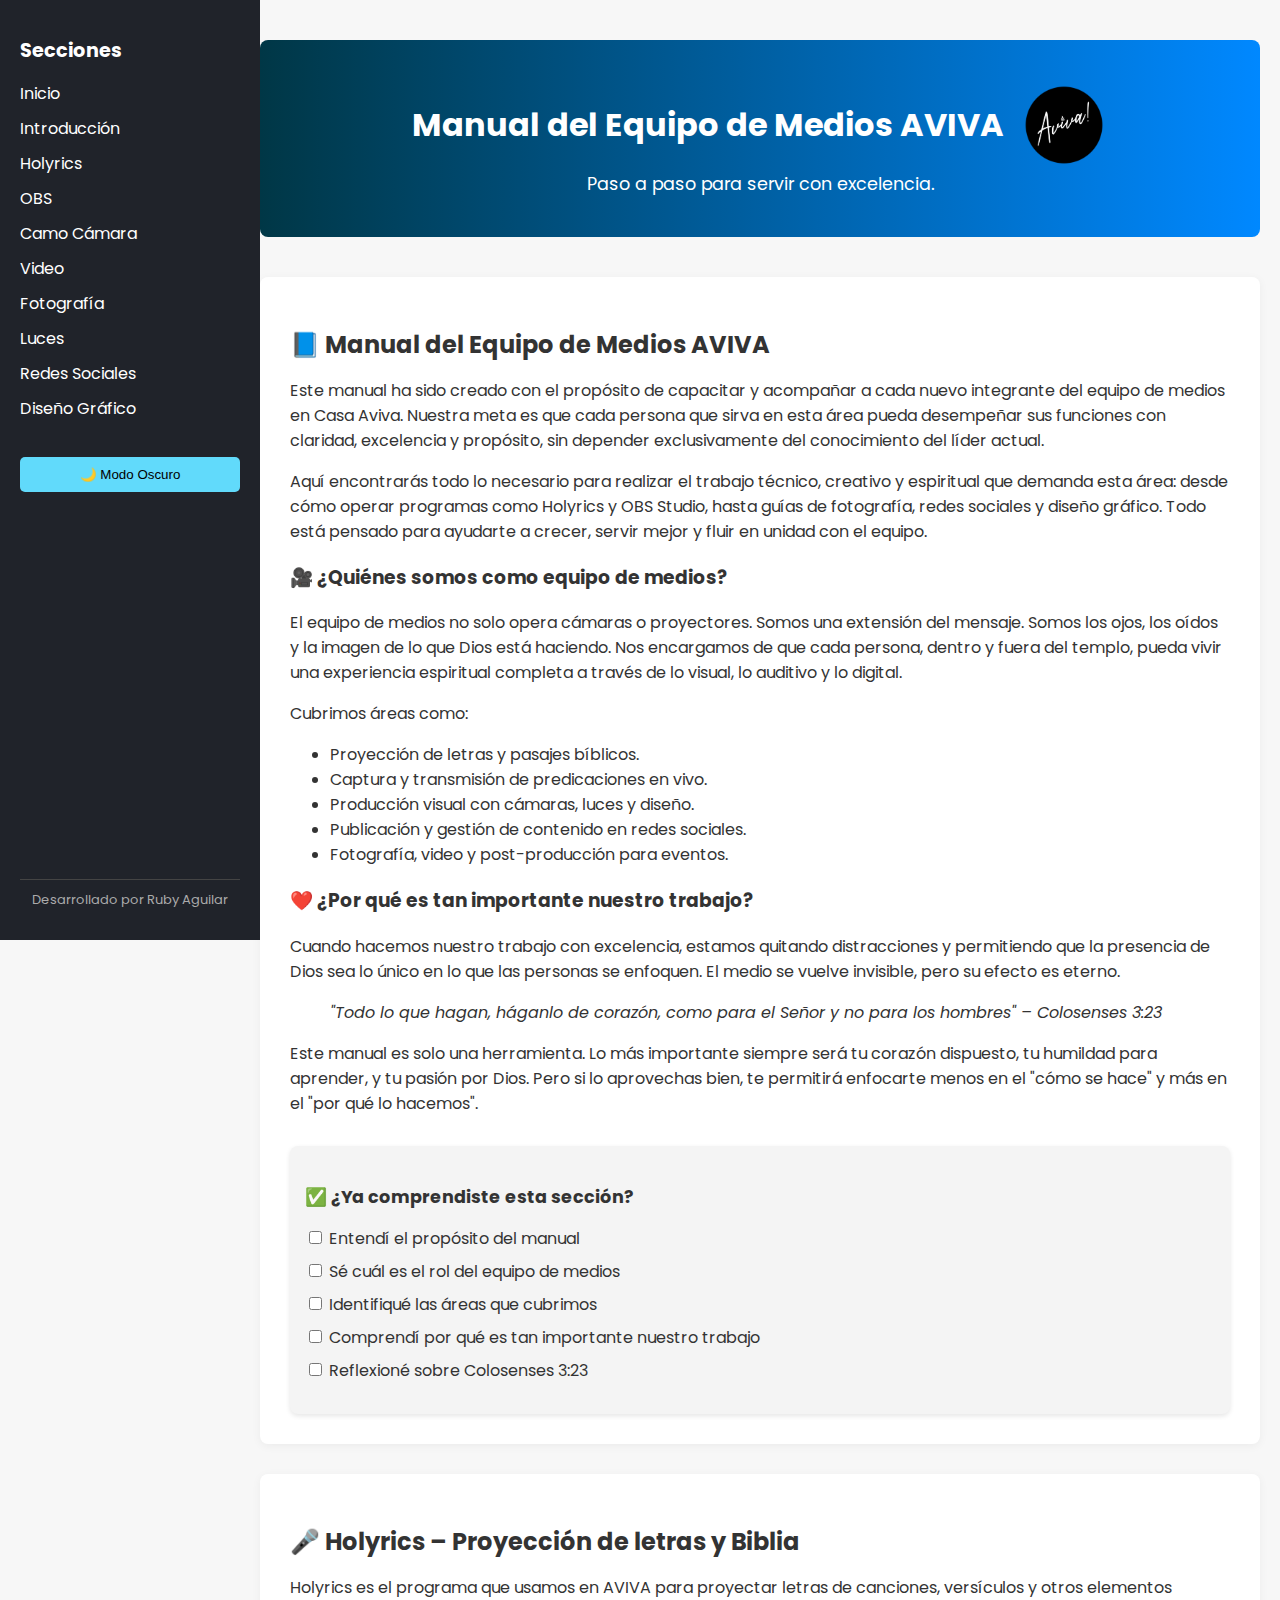
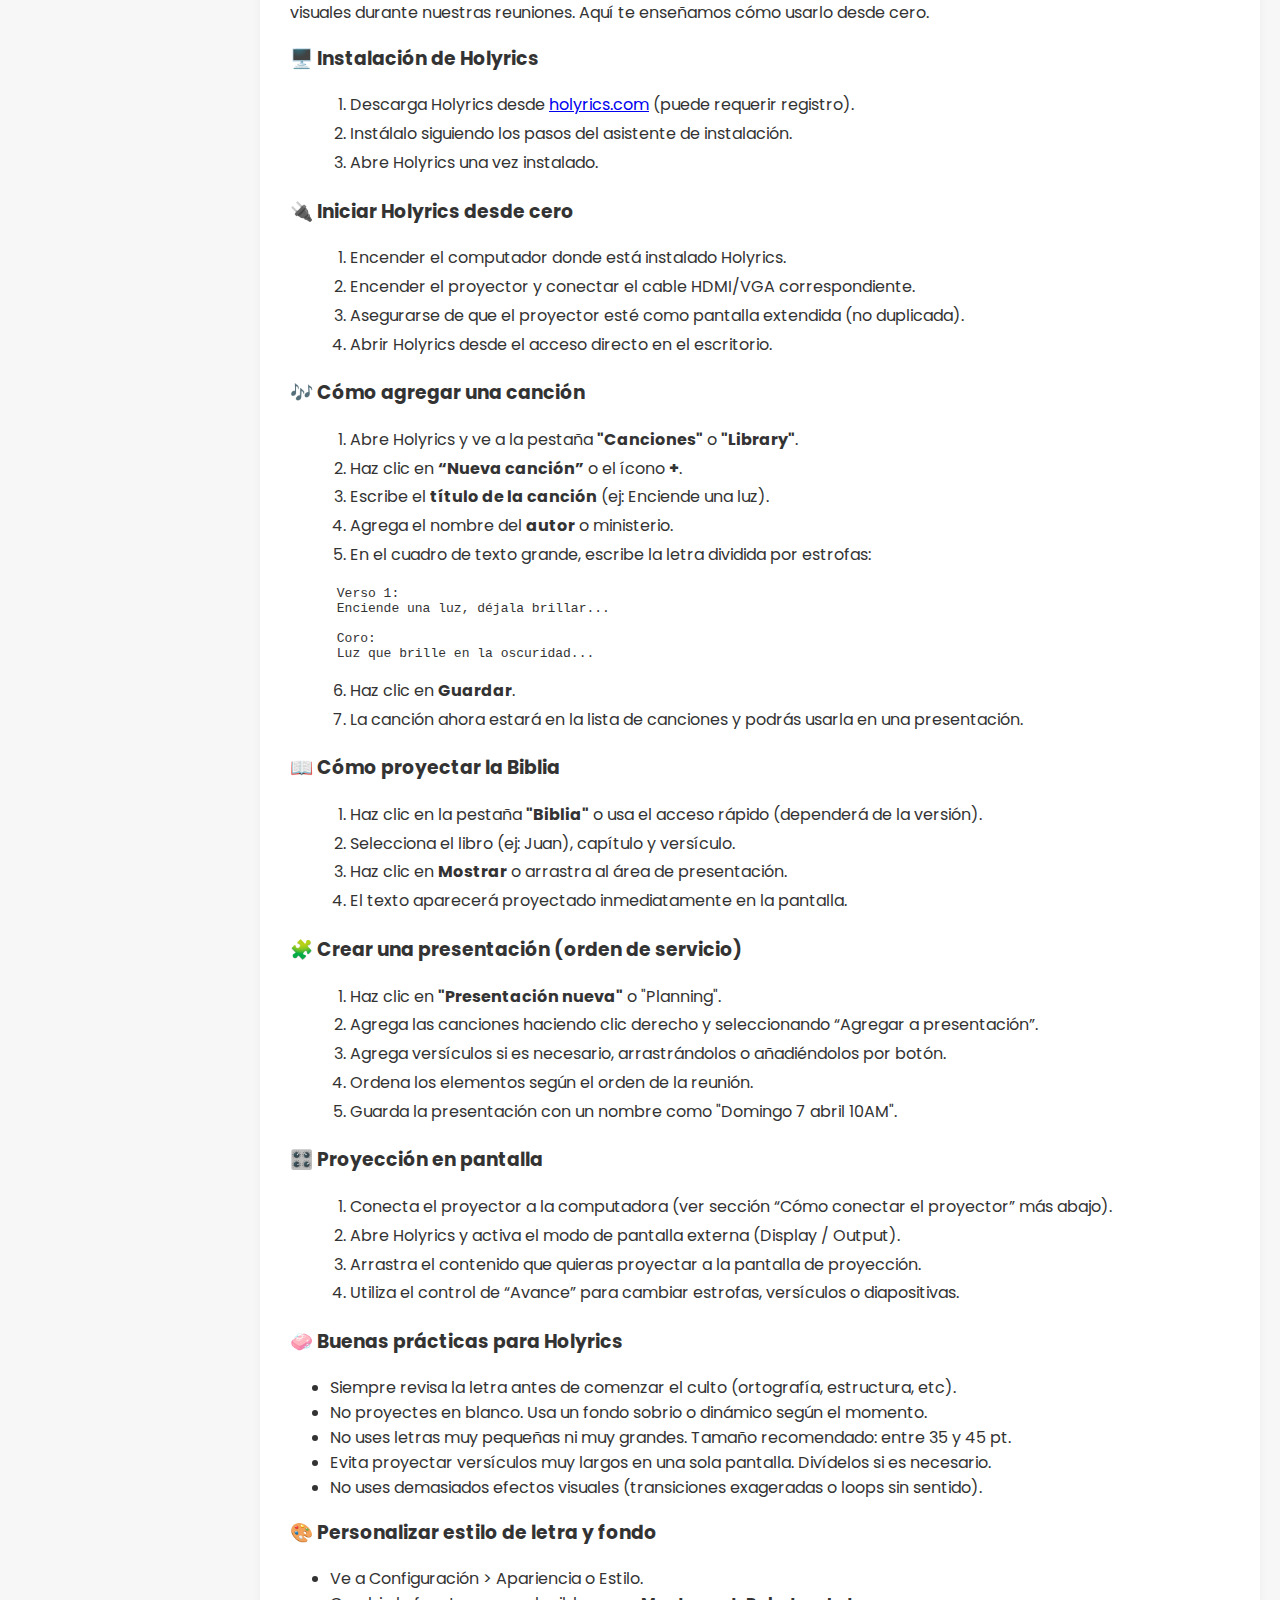
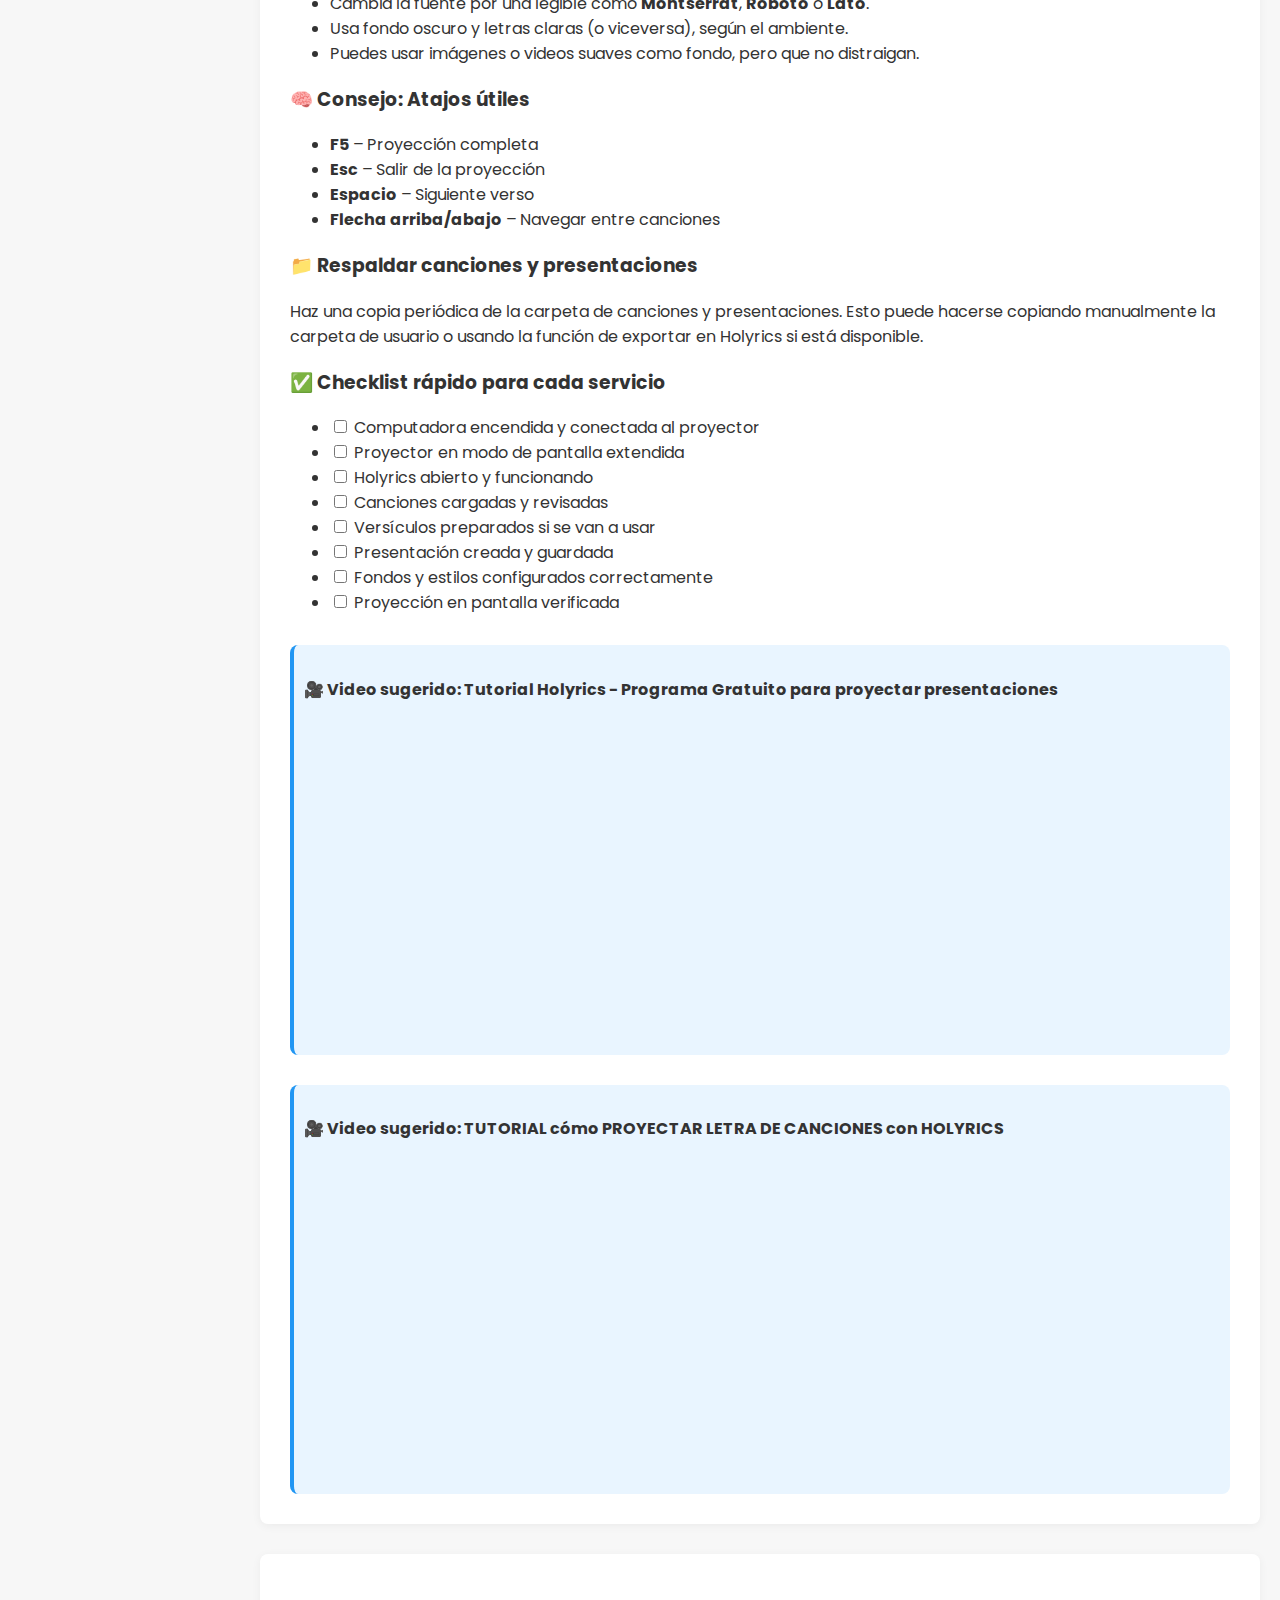
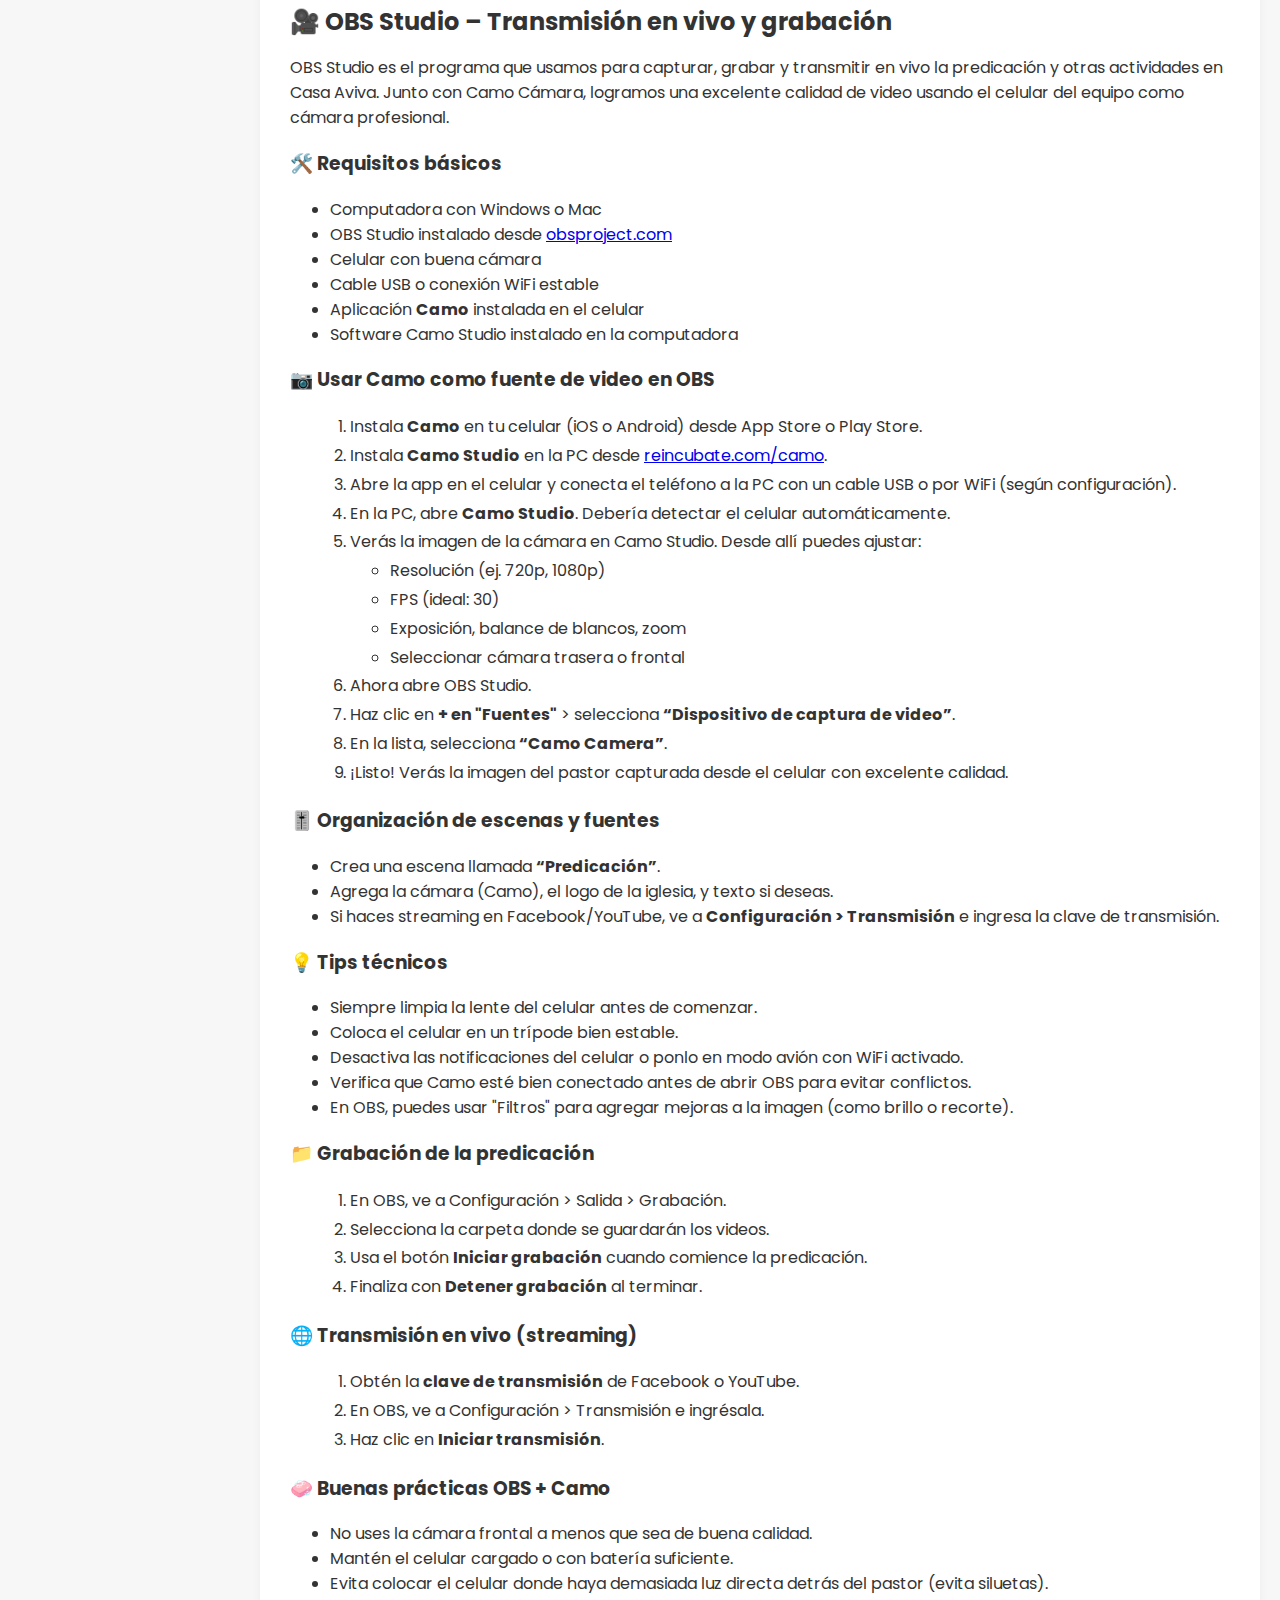
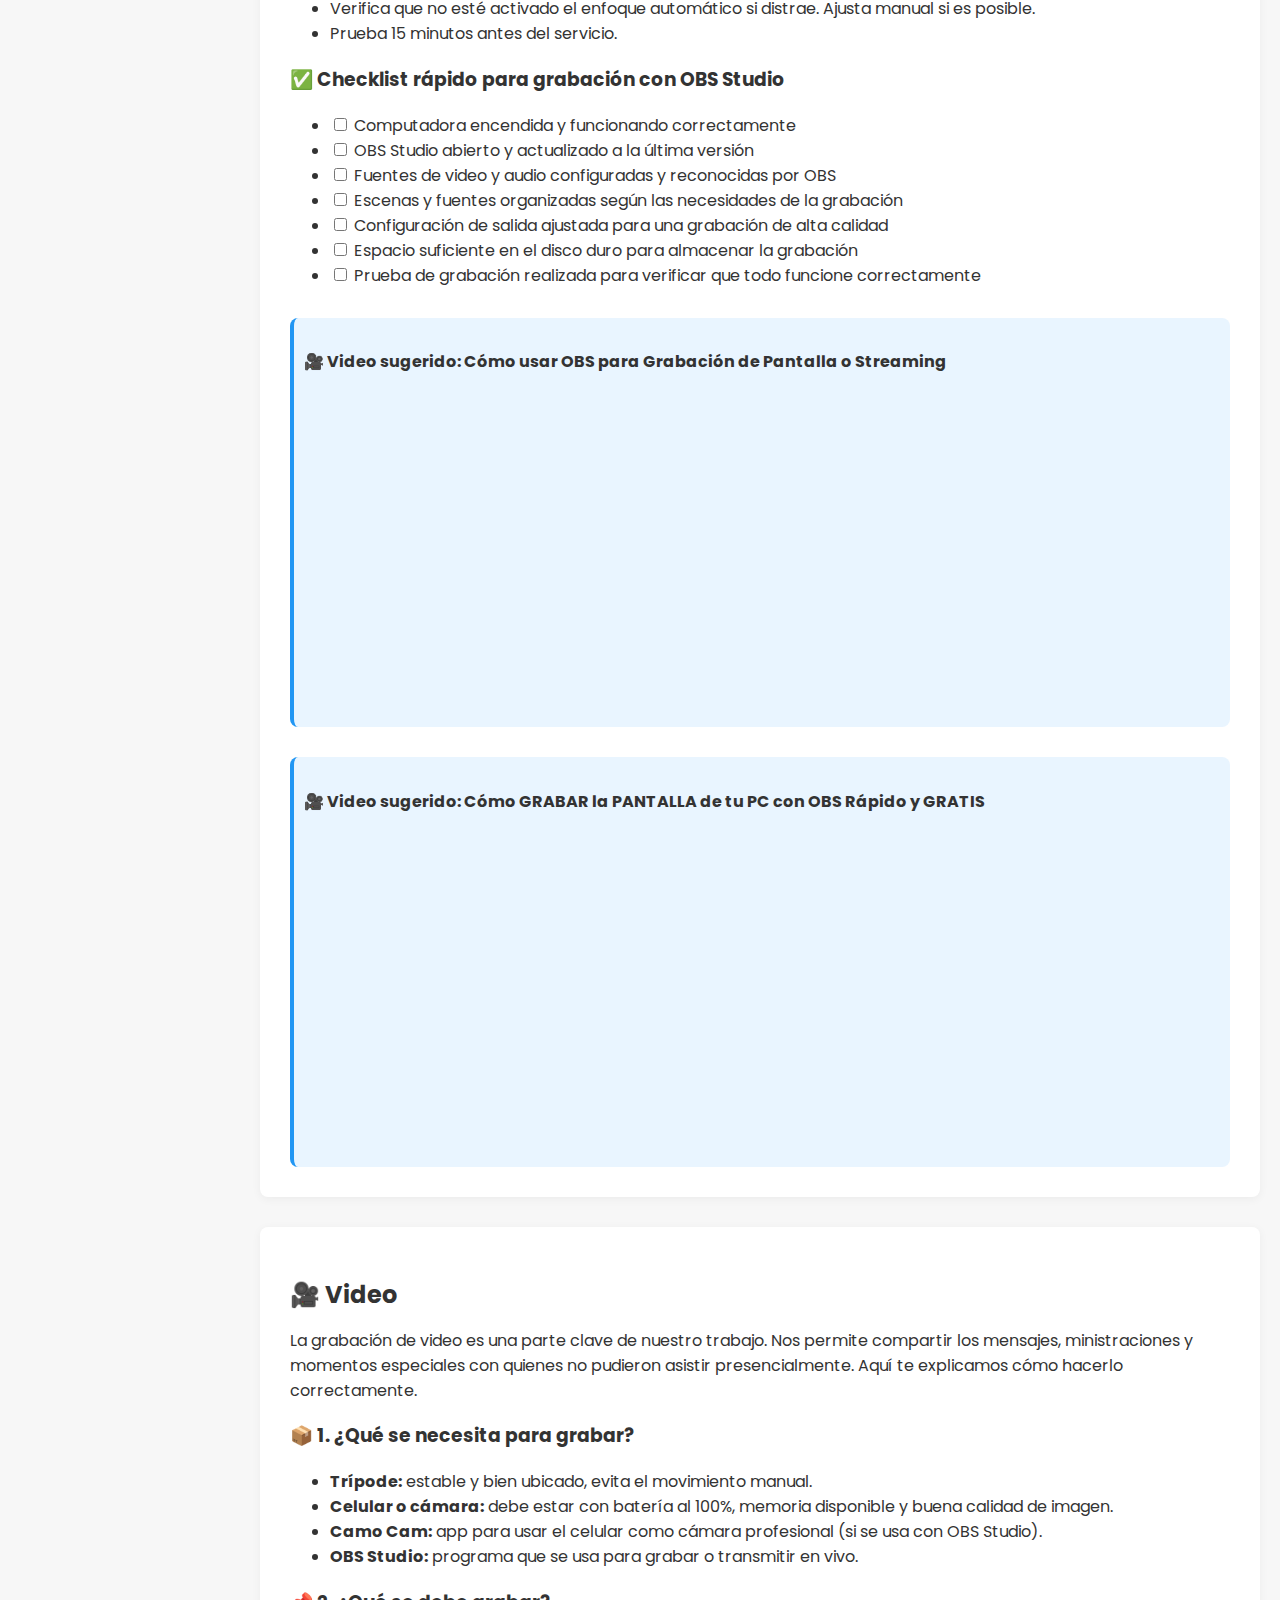
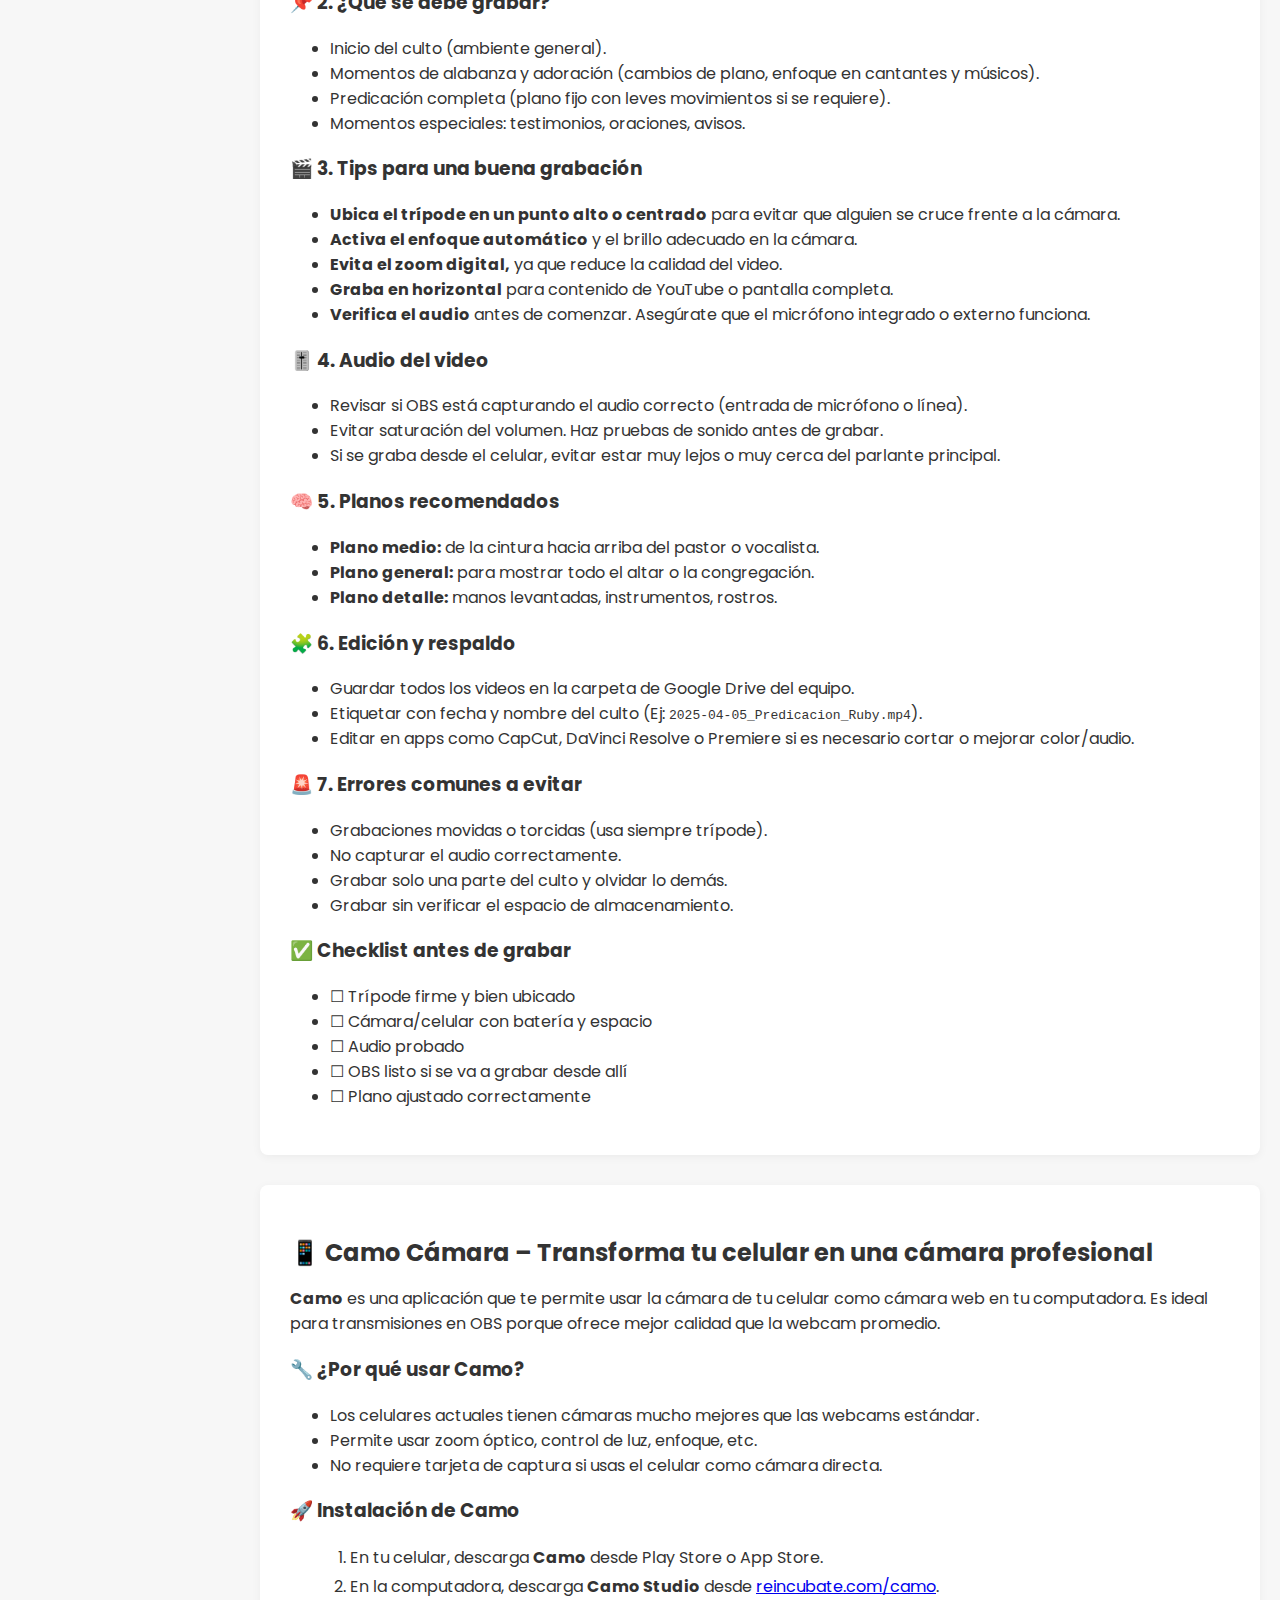
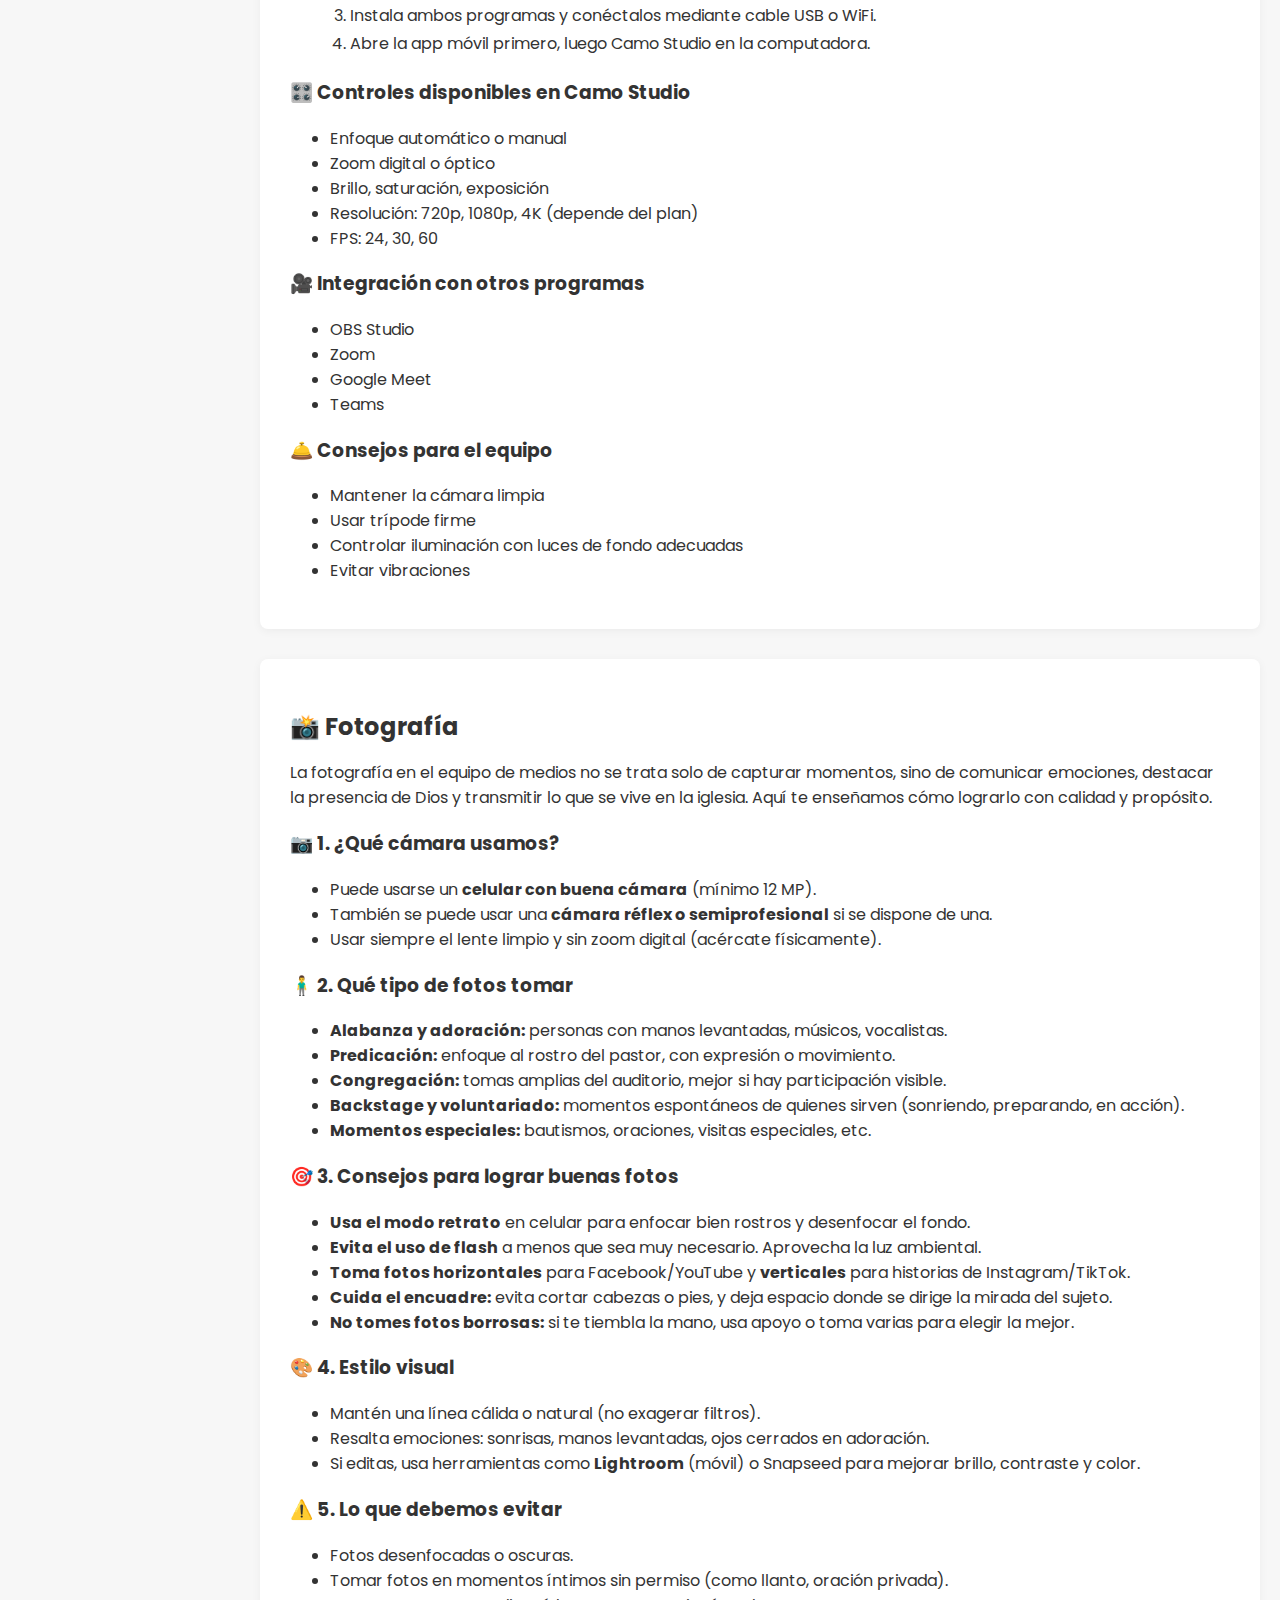
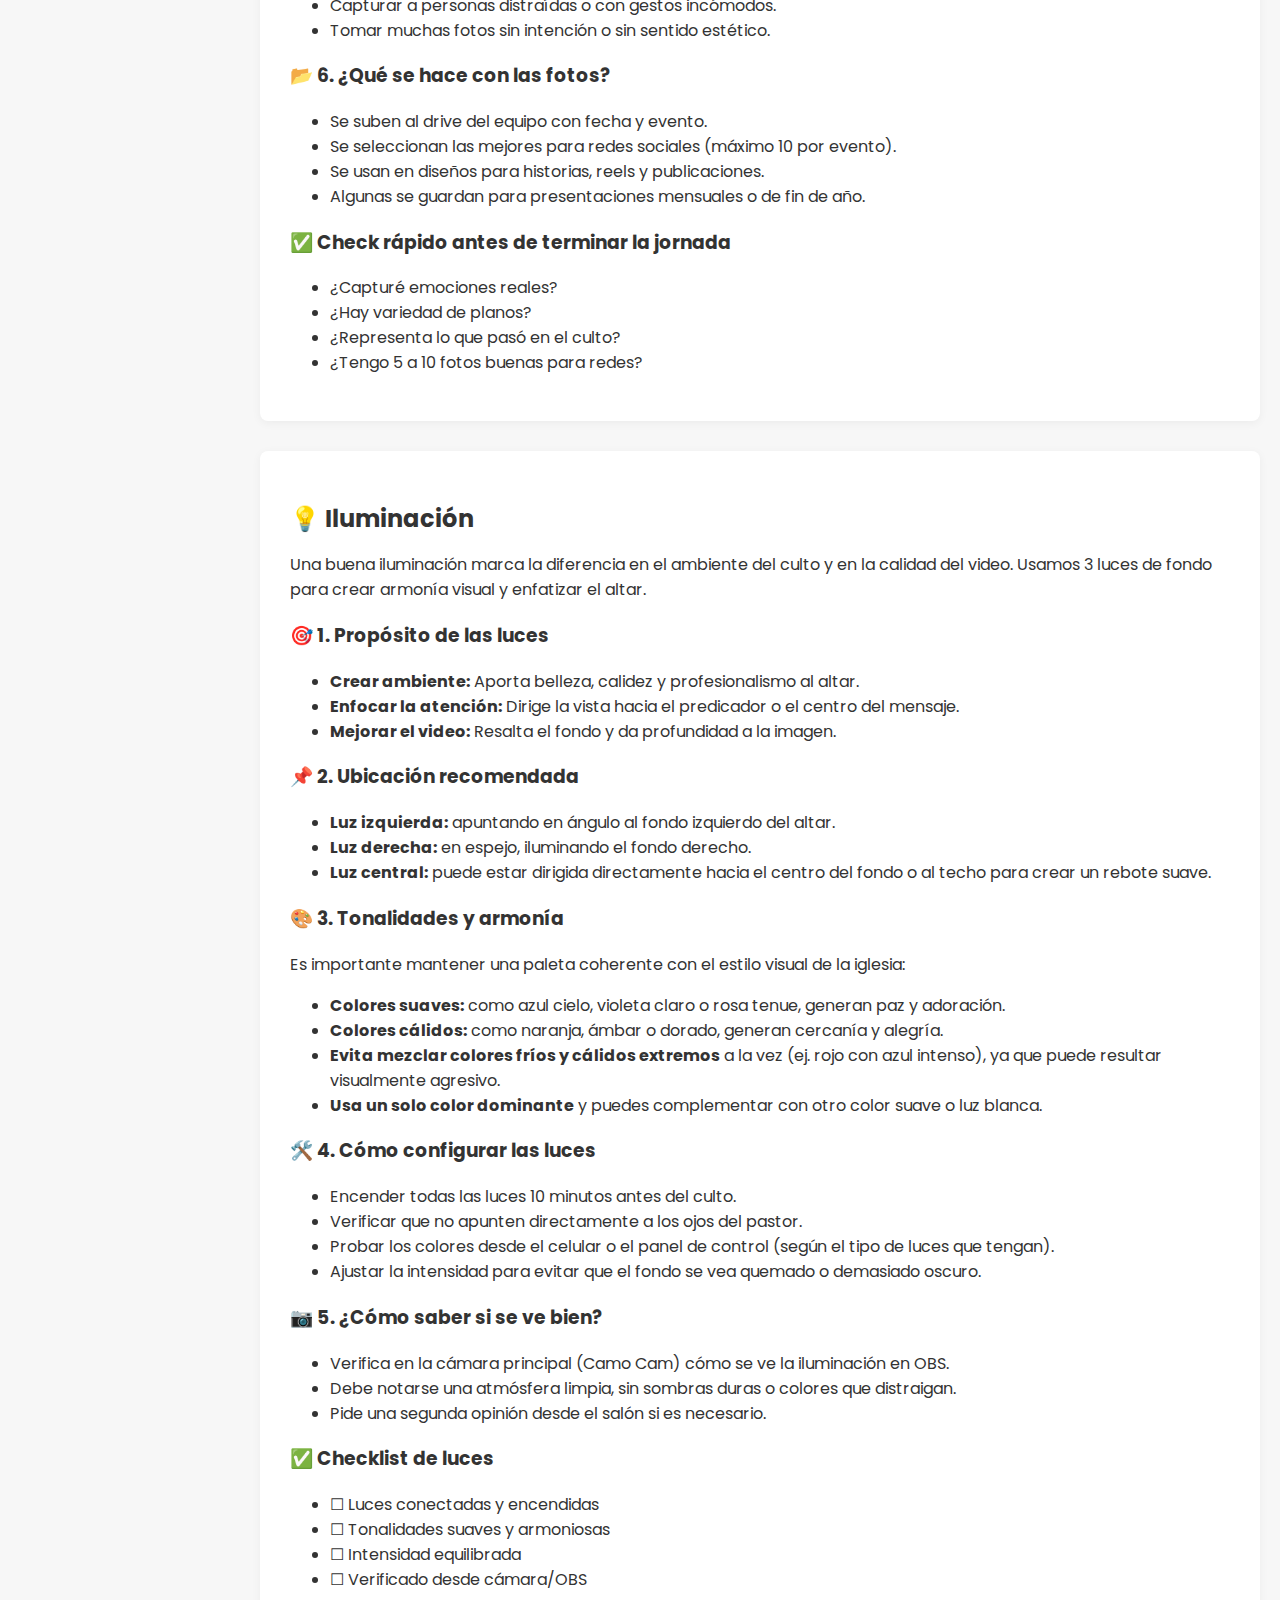
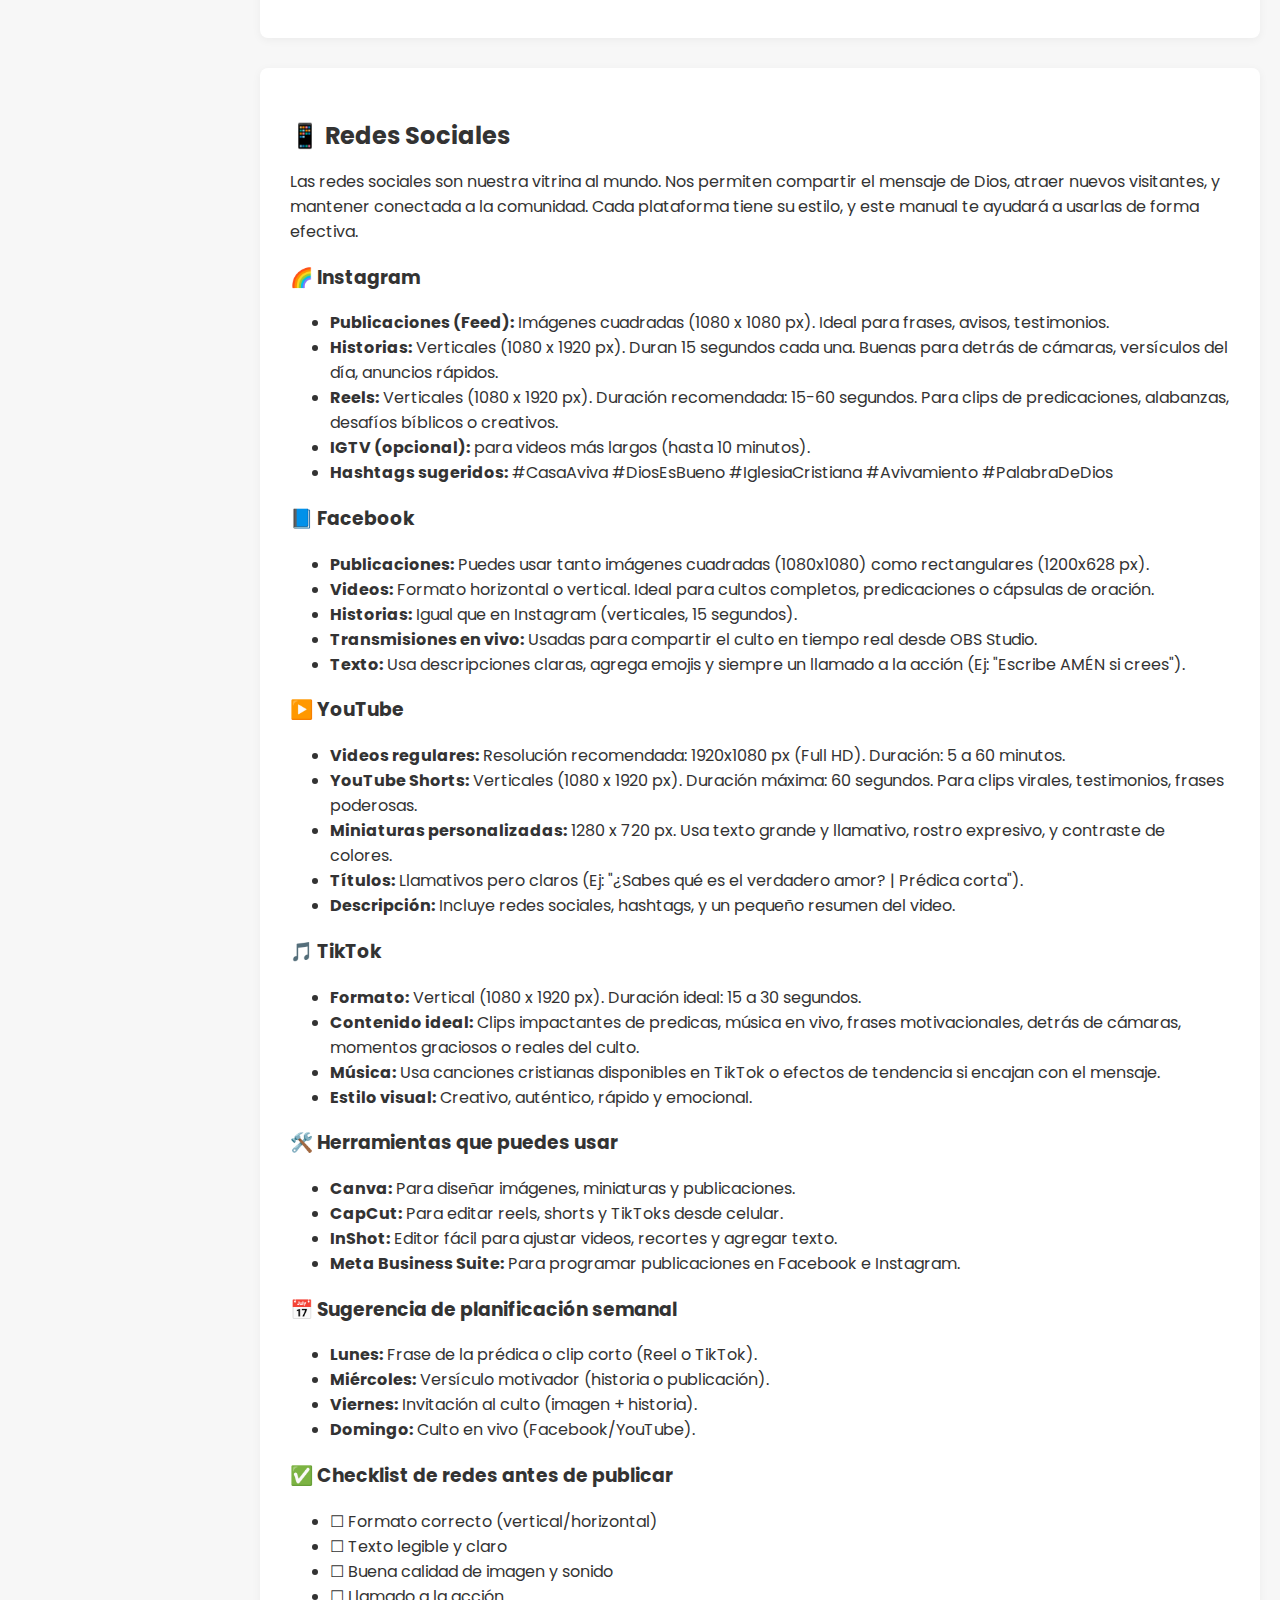
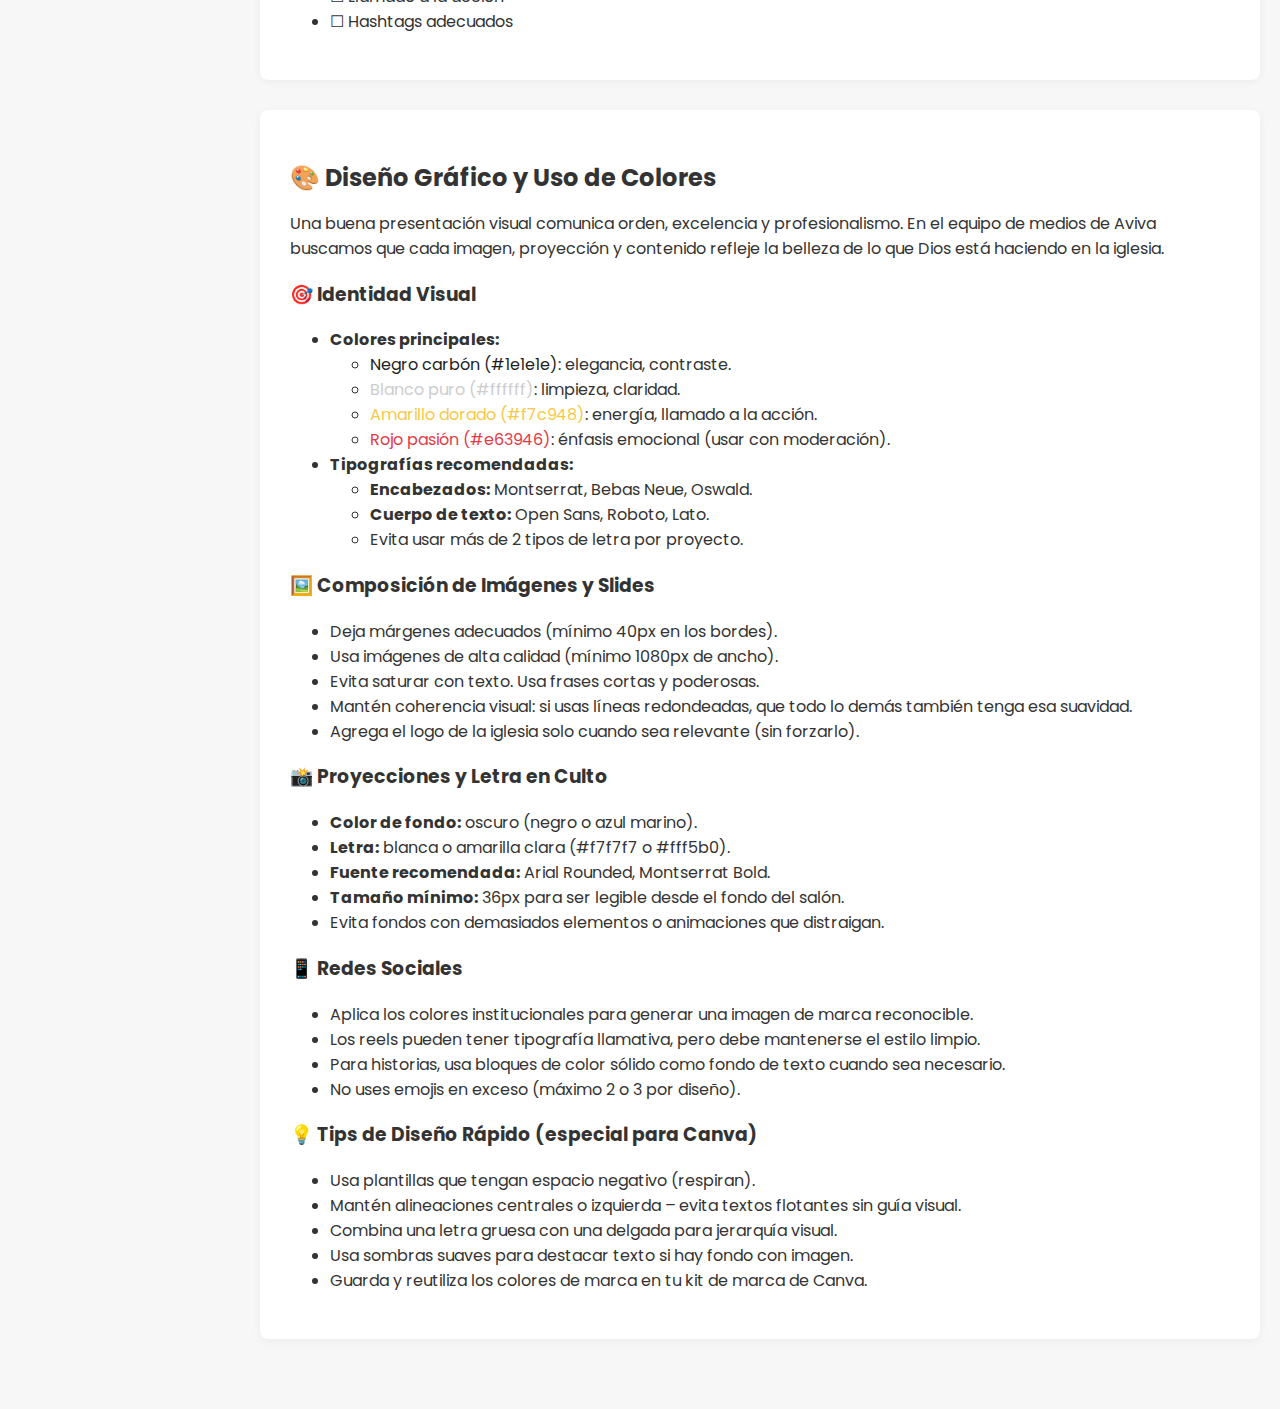
==== commit cadfe120: "Se agrega un checklist y tutoriales de refuerzo para las secciones de Holyrics y obs" ====
--- a/index.html
+++ b/index.html
@@ -93,6 +93,18 @@
         <p>
           Este manual es solo una herramienta. Lo más importante siempre será tu corazón dispuesto, tu humildad para aprender, y tu pasión por Dios. Pero si lo aprovechas bien, te permitirá enfocarte menos en el "cómo se hace" y más en el "por qué lo hacemos".
         </p>
+
+        <div class="checklist-box">
+            <h4>✅ ¿Ya comprendiste esta sección?</h4>
+            <ul class="checklist">
+              <li><label><input type="checkbox"> Entendí el propósito del manual</label></li>
+              <li><label><input type="checkbox"> Sé cuál es el rol del equipo de medios</label></li>
+              <li><label><input type="checkbox"> Identifiqué las áreas que cubrimos</label></li>
+              <li><label><input type="checkbox"> Comprendí por qué es tan importante nuestro trabajo</label></li>
+              <li><label><input type="checkbox"> Reflexioné sobre Colosenses 3:23</label></li>
+            </ul>
+          </div>
+          
       </section>
       
 
@@ -102,7 +114,7 @@
       
         <h3>🖥️ Instalación de Holyrics</h3>
         <ol>
-          <li>Descarga Holyrics desde <a href="https://Holyrics.com" target="_blank">Holyrics.com</a> (puede requerir registro).</li>
+          <li>Descarga Holyrics desde <a href="https://holyrics.com" target="_blank">holyrics.com</a> (puede requerir registro).</li>
           <li>Instálalo siguiendo los pasos del asistente de instalación.</li>
           <li>Abre Holyrics una vez instalado.</li>
         </ol>
@@ -186,7 +198,29 @@
       
         <h3>📁 Respaldar canciones y presentaciones</h3>
         <p>Haz una copia periódica de la carpeta de canciones y presentaciones. Esto puede hacerse copiando manualmente la carpeta de usuario o usando la función de exportar en Holyrics si está disponible.</p>
-      </section>
+        
+        <h3>✅ Checklist rápido para cada servicio</h3>
+        <ul>
+          <li><input type="checkbox"> Computadora encendida y conectada al proyector</li>
+          <li><input type="checkbox"> Proyector en modo de pantalla extendida</li>
+          <li><input type="checkbox"> Holyrics abierto y funcionando</li>
+          <li><input type="checkbox"> Canciones cargadas y revisadas</li>
+          <li><input type="checkbox"> Versículos preparados si se van a usar</li>
+          <li><input type="checkbox"> Presentación creada y guardada</li>
+          <li><input type="checkbox"> Fondos y estilos configurados correctamente</li>
+          <li><input type="checkbox"> Proyección en pantalla verificada</li>
+        </ul>
+
+<div class="video-box"> 
+    <h4>🎥 Video sugerido: Tutorial Holyrics - Programa Gratuito para proyectar presentaciones</h4>
+    <iframe width="100%" height="315" src="https://www.youtube.com/embed/NFZ-t7BbWxk" title="Tutorial Holyrics - Programa Gratuito para proyectar presentaciones" frameborder="0" allowfullscreen></iframe>
+</div>
+<div class="video-box"> <h4>🎥 Video sugerido: TUTORIAL cómo PROYECTAR LETRA DE CANCIONES con HOLYRICS</h4>
+    <iframe width="100%" height="315" src="https://www.youtube.com/embed/xJd0B8cxRVY" title="TUTORIAL cómo PROYECTAR LETRA DE CANCIONES con HOLYRICS" frameborder="0" allowfullscreen></iframe>
+</div>
+
+        
+    </section>
       
 
     <!-- Aquí irán las demás secciones -->
@@ -262,6 +296,22 @@
           <li>Verifica que no esté activado el enfoque automático si distrae. Ajusta manual si es posible.</li>
           <li>Prueba 15 minutos antes del servicio.</li>
         </ul>
+
+        <h3>✅ Checklist rápido para grabación con OBS Studio</h3>
+         <ul>
+            <li><input type="checkbox"> Computadora encendida y funcionando correctamente</li>
+            <li><input type="checkbox"> OBS Studio abierto y actualizado a la última versión</li> 
+            <li><input type="checkbox"> Fuentes de video y audio configuradas y reconocidas por OBS</li> 
+            <li><input type="checkbox"> Escenas y fuentes organizadas según las necesidades de la grabación</li> 
+            <li><input type="checkbox"> Configuración de salida ajustada para una grabación de alta calidad</li> 
+            <li><input type="checkbox"> Espacio suficiente en el disco duro para almacenar la grabación</li> 
+            <li><input type="checkbox"> Prueba de grabación realizada para verificar que todo funcione correctamente</li> 
+        </ul> 
+        <div class="video-box"> <h4>🎥 Video sugerido: Cómo usar OBS para Grabación de Pantalla o Streaming</h4> 
+            <iframe width="100%" height="315" src="https://www.youtube.com/embed/u0nf2uC960c" title="Cómo usar OBS para Grabación de Pantalla o Streaming" frameborder="0" allowfullscreen></iframe> 
+        </div> <div class="video-box"> <h4>🎥 Video sugerido: Cómo GRABAR la PANTALLA de tu PC con OBS Rápido y GRATIS</h4> 
+            <iframe width="100%" height="315" src="https://www.youtube.com/embed/RH7pcFvCGVo" title="Cómo GRABAR la PANTALLA de tu PC con OBS Rápido y GRATIS" frameborder="0" allowfullscreen></iframe>
+        </div>
       </section>
 
       <section id="video" class="section">
--- a/style.css
+++ b/style.css
@@ -38,6 +38,37 @@
     height: 90px; /* ajusta el tamaño del logo */
     width: auto;
   }
+
+  .checklist-box {
+    background-color: #f4f4f4;
+    padding: 15px;
+    margin-top: 30px;
+    border-radius: 8px;
+    box-shadow: 0 2px 5px rgba(0,0,0,0.1);
+  }
+  
+  .checklist-box h4 {
+    margin-bottom: 10px;
+    font-size: 1.1rem;
+  }
+  
+  .checklist {
+    list-style: none;
+    padding-left: 0;
+  }
+  
+  .checklist li {
+    margin-bottom: 8px;
+  }
+  
+  .video-box {
+    margin-top: 30px;
+    padding: 10px;
+    background: #e9f5ff;
+    border-left: 4px solid #2196F3;
+    border-radius: 8px;
+  }
+  
   
   
   /* Sidebar */
